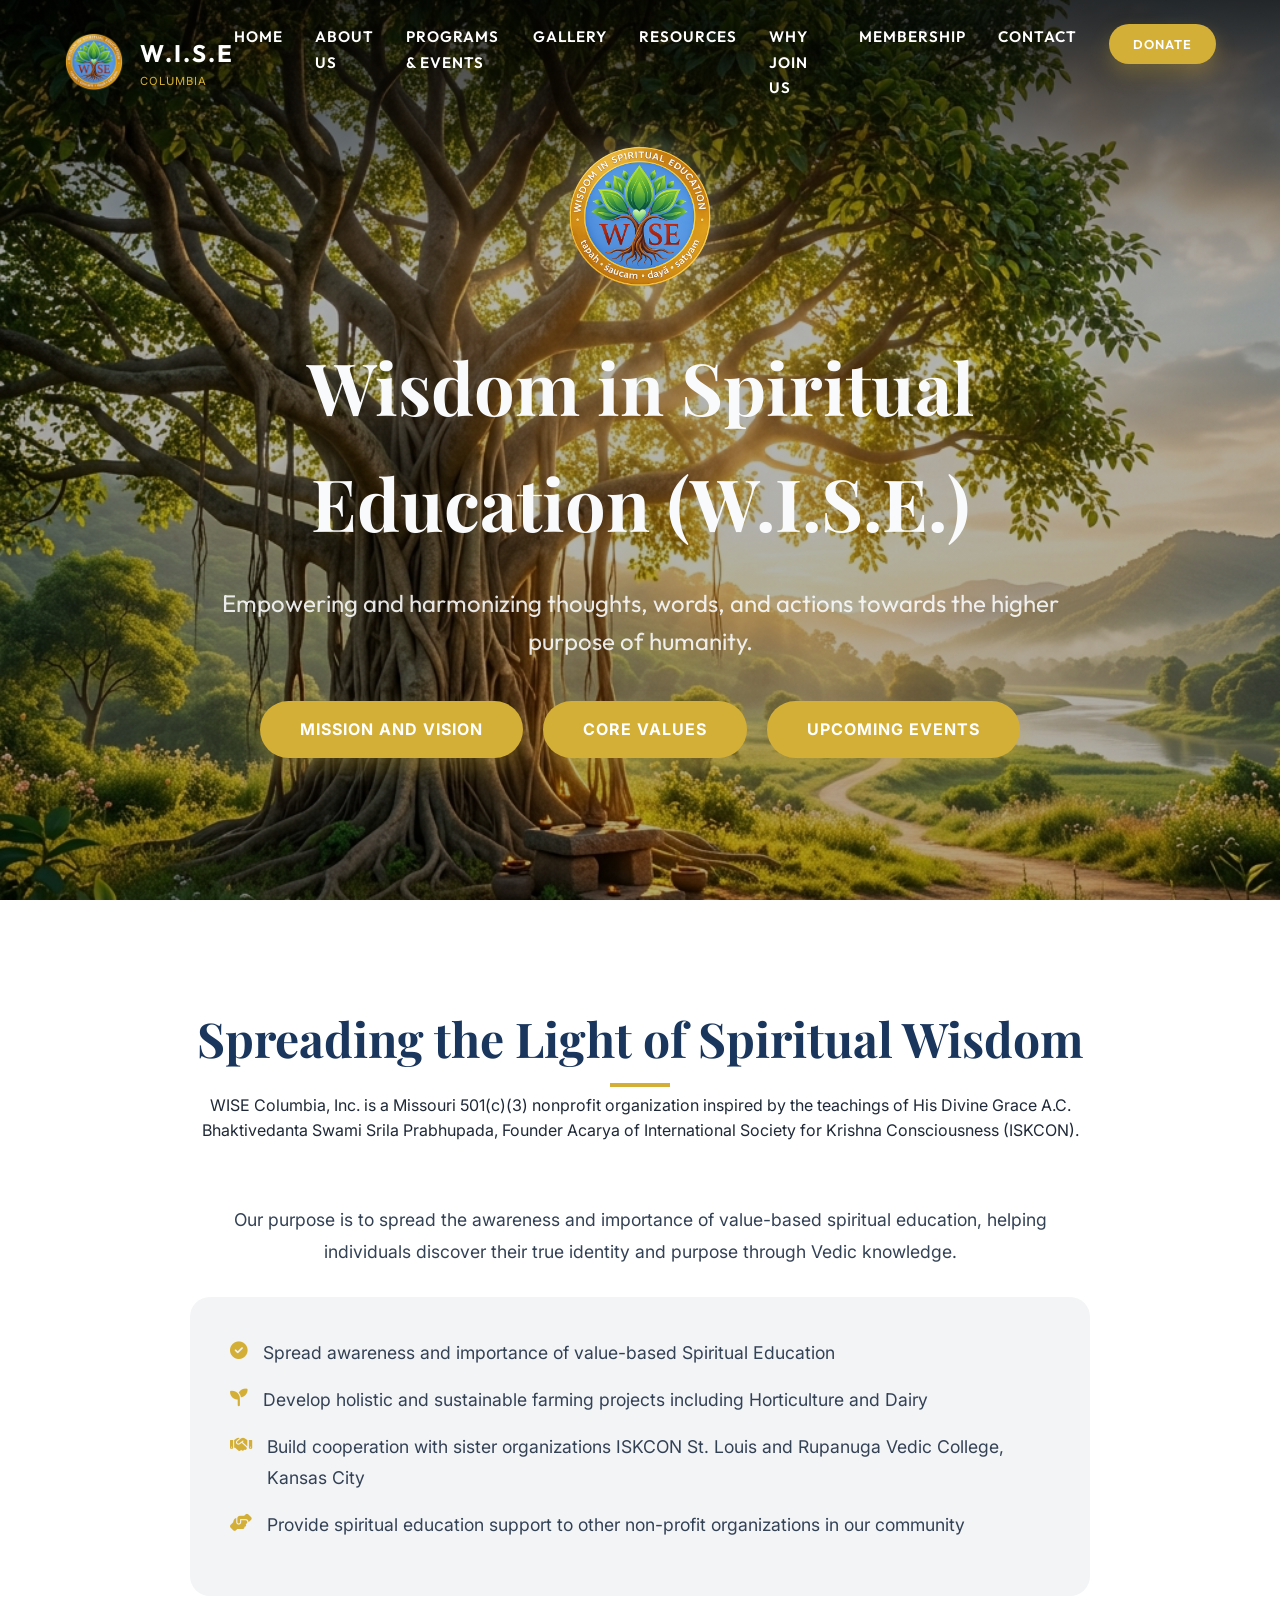
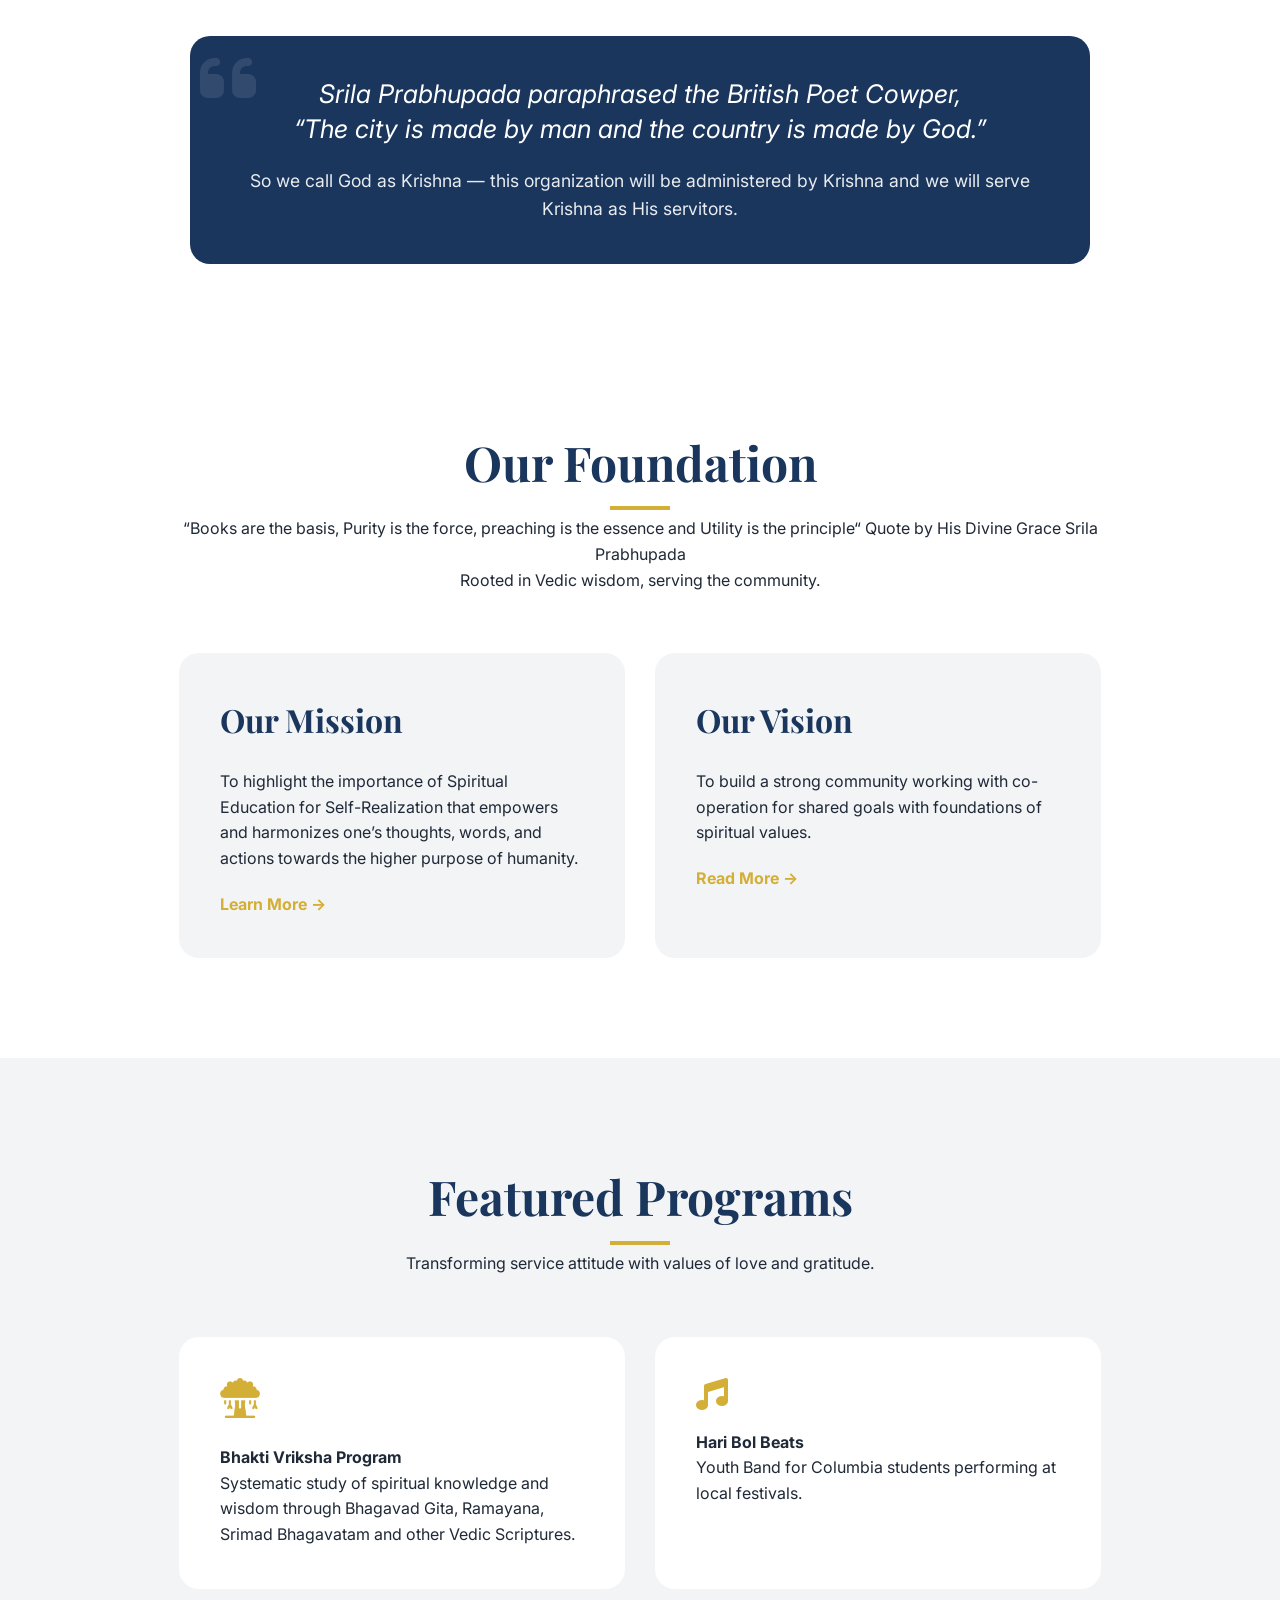
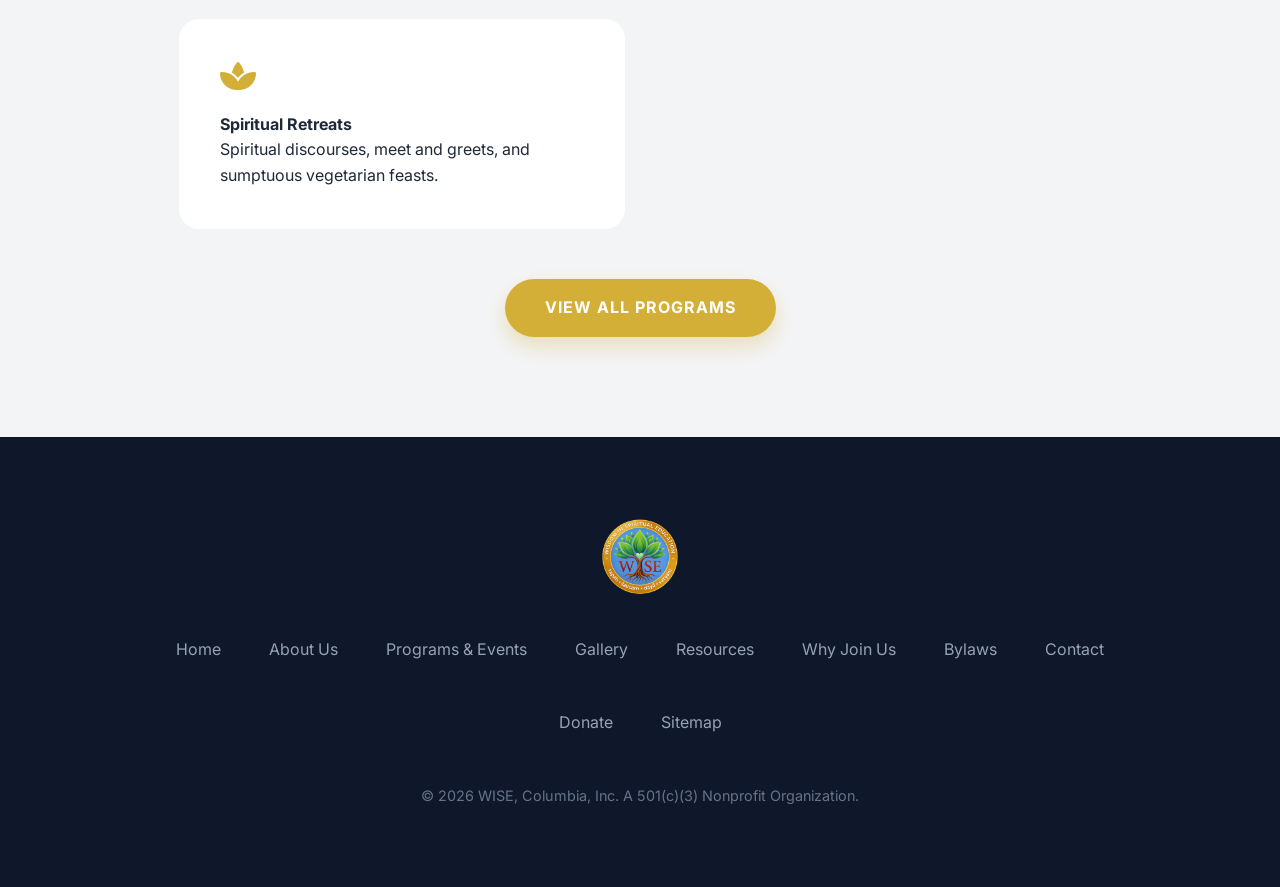
==== index.html @ dcf3e9c0 "Keep countdown in single line on mobile and center Sponsor This Event button" ====
<!DOCTYPE html>
<html lang="en">

<head>
    <!-- Google tag (gtag.js) - Google Analytics 4 -->
    <script async src="https://www.googletagmanager.com/gtag/js?id=G-Z7D8WMM2XR"></script>
    <script>
      window.dataLayer = window.dataLayer || [];
      function gtag(){dataLayer.push(arguments);}
      gtag('js', new Date());
      gtag('config', 'G-Z7D8WMM2XR');
    </script>
    <meta charset="UTF-8">
    <meta name="viewport" content="width=device-width, initial-scale=1.0">
    <title>WISE | Wisdom in Spiritual Education (W.I.S.E.)</title>
    <meta name="description"
        content="WISE Columbia - Wisdom in Spiritual Education (W.I.S.E.). Empowering thoughts, words, and actions through Vedic spiritual knowledge.">
    <link rel="stylesheet" href="assets/css/style.css">
    <link rel="icon" type="image/png" href="assets/images/logo.png">
    <link rel="stylesheet" href="https://cdnjs.cloudflare.com/ajax/libs/font-awesome/6.4.0/css/all.min.css"
        integrity="sha512-iecdLmaskl7CVkqkXNQ/ZH/XLlvWZOJyj7Yy7tcenmpD1ypASozpmT/E0iPtmFIB46ZmdtAc9eNBvH0H/ZpiBw=="
        crossorigin="anonymous" referrerpolicy="no-referrer">
</head>

<body>

    <!-- Navigation -->
    <nav id="navbar">
        <div class="logo-container">
            <a href="index.html" style="display: flex; align-items: center; text-decoration: none; gap: 1rem;">
                <img src="assets/images/logo.png" alt="WISE Logo">
                <div class="logo-text">
                    <span class="font-outfit logo-text-main">W.I.S.E</span>
                    <p class="logo-text-sub">Columbia</p>
                </div>
            </a>
        </div>
        <ul class="nav-links">
            <li><a href="index.html" class="active">Home</a></li>
            <li><a href="about-us.html">About Us</a></li>
            <li><a href="programs.html">Programs & Events</a></li>
            <li><a href="gallery.html">Gallery</a></li>
            <li><a href="resources.html">Resources</a></li>
            <li><a href="join-us.html">Why Join Us</a></li>
            <li><a href="membership.html">Membership</a></li>
            <li><a href="contact.html">Contact</a></li>
            <li><a href="donate.html" class="btn-primary" style="padding: 0.6rem 1.5rem; font-size: 0.8rem;">Donate</a>
            </li>
        </ul>
        <div class="mobile-toggle">
            <i class="fas fa-bars"></i>
        </div>
    </nav>
    <div class="mobile-overlay"></div>

    <!-- Hero Section -->
    <section class="hero">
        <div class="hero-content">
            <img src="assets/images/logo.png" alt="WISE Logo"
                style="width: 150px; margin-bottom: 30px; filter: drop-shadow(0 0 20px rgba(255,255,255,0.3));">
            <h1 class="font-heading">Wisdom in Spiritual Education (W.I.S.E.)</h1>
            <p>Empowering and harmonizing thoughts, words, and actions towards the higher purpose of humanity.</p>
            <div class="hero-btns">
                <a href="mission.html" class="btn-primary">Mission and Vision</a>
                <a href="mission.html#core-values" class="btn-primary">Core Values</a>
                <a href="programs.html#upcoming-events" class="btn-primary">Upcoming Events</a>
            </div>
        </div>
    </section>

    <!-- ===== CHARIOT FESTIVAL OF JOY — EVENT SECTION ===== -->
    <section id="cfoj-spotlight" style="background:linear-gradient(135deg,#0F172A 0%,#1A365D 60%,#0F172A 100%);position:relative;overflow:hidden;">
        <div style="position:absolute;top:-100px;right:-100px;width:400px;height:400px;background:radial-gradient(circle,rgba(212,175,55,0.12) 0%,transparent 70%);border-radius:50%;pointer-events:none;"></div>
        <div style="position:absolute;bottom:-80px;left:-80px;width:300px;height:300px;background:radial-gradient(circle,rgba(212,175,55,0.08) 0%,transparent 70%);border-radius:50%;pointer-events:none;"></div>
        <div style="display:flex;flex-wrap:wrap;position:relative;z-index:1;">
            <!-- LEFT: Festival Photo -->
            <div style="flex:1;min-width:300px;min-height:520px;position:relative;overflow:hidden;">
                <img src="assets/images/chariot_festival_of_joy.jpeg" alt="Chariot Festival of Joy 2026" style="width:100%;height:100%;object-fit:cover;object-position:top;display:block;">
                <div style="position:absolute;inset:0;background:linear-gradient(to right,rgba(15,23,42,0.1) 0%,rgba(15,23,42,0.45) 100%);"></div>
                <div style="position:absolute;top:28px;left:28px;background:var(--secondary);color:white;border-radius:16px;padding:14px 18px;text-align:center;box-shadow:0 8px 24px rgba(26,54,93,0.5);line-height:1;">
                    <div style="font-size:2.4rem;font-weight:900;">12</div>
                    <div style="font-size:0.9rem;font-weight:700;letter-spacing:1px;margin-top:4px;">SEPT</div>
                    <div style="font-size:0.75rem;opacity:0.8;margin-top:2px;">2026</div>
                </div>
            </div>
            <!-- RIGHT: All Details -->
            <div class="cfoj-content-col" style="flex:1.2;min-width:300px;padding:48px 44px;display:flex;flex-direction:column;justify-content:center;">
                <div style="margin-bottom:20px;">
                    <span id="cfoj-badge" style="display:inline-flex;align-items:center;gap:8px;background:rgba(212,175,55,0.15);border:1px solid rgba(212,175,55,0.4);color:#D4AF37;padding:7px 20px;border-radius:50px;font-size:0.82rem;font-weight:700;letter-spacing:1.5px;text-transform:uppercase;">
                        <span style="width:8px;height:8px;background:#D4AF37;border-radius:50%;animation:cfoj-pulse 1.5s infinite;"></span>
                        Upcoming Event
                    </span>
                </div>
                <h2 class="font-heading" style="color:#fff;font-size:clamp(1.8rem,3.5vw,2.8rem);margin-bottom:8px;line-height:1.2;">Chariot Festival of Joy</h2>
                <p style="color:#D4AF37;font-weight:700;font-size:0.82rem;letter-spacing:1.5px;text-transform:uppercase;margin-bottom:16px;">Columbia's Biggest Community Celebration</p>
                <p style="color:rgba(255,255,255,0.8);font-size:1rem;line-height:1.8;margin-bottom:22px;">
                    Our <strong style="color:#fff;">FIRST and BIGGEST</strong> festival of the year! World famous Lord Jagannatha will be having a welcome party &#8212; coming out to see friends and devotees as well as those passing by. This is a public community event hosted by WISE Columbia, starting with a grand parade at Stephens Lake Park.
                </p>
                <!-- Live Countdown Timer (auto-removes when reaching 0, single line on mobile) -->
                <div id="cfoj-countdown-wrap" style="margin-bottom:26px;">
                    <p style="color:rgba(255,255,255,0.5);font-size:0.72rem;letter-spacing:2px;text-transform:uppercase;margin-bottom:12px;font-weight:700;">Starts In</p>
                    <div id="cfoj-countdown">
                        <div class="cfoj-unit" id="cfoj-days"><span class="cfoj-num">--</span><span class="cfoj-label">Days</span></div>
                        <div class="cfoj-sep">:</div>
                        <div class="cfoj-unit" id="cfoj-hours"><span class="cfoj-num">--</span><span class="cfoj-label">Hours</span></div>
                        <div class="cfoj-sep">:</div>
                        <div class="cfoj-unit" id="cfoj-minutes"><span class="cfoj-num">--</span><span class="cfoj-label">Min</span></div>
                        <div class="cfoj-sep">:</div>
                        <div class="cfoj-unit" id="cfoj-seconds"><span class="cfoj-num">--</span><span class="cfoj-label">Sec</span></div>
                    </div>
                </div>

                <!-- Event Details & Resources Cards Container -->
                <div style="display:flex;flex-direction:column;gap:18px;margin-bottom:24px;">
                    <!-- Card 1: EVENT DETAILS -->
                    <div class="cfoj-info-card">
                        <div class="cfoj-card-heading">EVENT DETAILS</div>
                        <div class="cfoj-details-list">
                            <div class="cfoj-detail-item">
                                <i class="fas fa-calendar-alt cfoj-detail-icon"></i>
                                <span>Friday, September 12, 2026</span>
                            </div>
                            <div class="cfoj-detail-item">
                                <i class="fas fa-clock cfoj-detail-icon"></i>
                                <span>Open to the Public &#8212; All Are Welcome!</span>
                            </div>
                            <div class="cfoj-detail-item">
                                <i class="fas fa-map-marker-alt cfoj-detail-icon"></i>
                                <span>Columbia, Missouri</span>
                            </div>
                            <div class="cfoj-detail-item">
                                <i class="fas fa-ticket-alt cfoj-detail-icon"></i>
                                <span>Free Entry &amp; Vegetarian Feast</span>
                            </div>
                        </div>
                    </div>

                    <!-- Card 2: EVENT RESOURCES -->
                    <div class="cfoj-info-card">
                        <div class="cfoj-card-heading">EVENT RESOURCES</div>
                        <div class="cfoj-resources-list">
                            <!-- Program Schedule -->
                            <a href="assets/docs/CFOJ2026-Program-Schedule.pdf" download="CFOJ2026-Program-Schedule.pdf" class="cfoj-btn-schedule">
                                <div class="cfoj-btn-content">
                                    <i class="fas fa-file-alt cfoj-file-icon"></i>
                                    <div>
                                        <div class="cfoj-btn-title cfoj-dark-txt">Program Schedule</div>
                                        <div class="cfoj-btn-sub cfoj-dark-sub">Download PDF</div>
                                    </div>
                                </div>
                                <i class="fas fa-download cfoj-dl-icon cfoj-dark-txt"></i>
                            </a>

                            <!-- Event Map -->
                            <a href="assets/docs/CFOJ2026-Event-Map.pdf" download="CFOJ2026-Event-Map.pdf" class="cfoj-btn-map">
                                <div class="cfoj-btn-content">
                                    <i class="fas fa-map cfoj-map-icon"></i>
                                    <div>
                                        <div class="cfoj-btn-title cfoj-light-txt">Event Map</div>
                                        <div class="cfoj-btn-sub cfoj-light-sub">Download PDF</div>
                                    </div>
                                </div>
                                <i class="fas fa-download cfoj-dl-icon cfoj-map-dl"></i>
                            </a>
                        </div>
                    </div>
                </div>

                <!-- Sponsor Action Button (Centered) -->
                <div style="display:flex;justify-content:center;margin-top:10px;">
                    <a href="donate.html#chariot-sponsorship" style="display:inline-flex;align-items:center;justify-content:center;gap:10px;background:linear-gradient(135deg,#D97706,#F59E0B);color:white;padding:14px 34px;border-radius:50px;font-weight:700;font-size:0.95rem;text-decoration:none;box-shadow:0 6px 20px rgba(217,119,6,0.35);transition:transform 0.2s ease,box-shadow 0.2s ease;text-align:center;">
                        <i class="fas fa-hand-holding-heart"></i> Sponsor This Event
                    </a>
                </div>
            </div>
        </div>
    </section>

    <style>
        #cfoj-countdown {
            display: flex;
            flex-wrap: nowrap;
            align-items: center;
            gap: 10px;
            max-width: 420px;
            width: 100%;
        }
        .cfoj-unit {
            flex: 1 1 0;
            min-width: 0;
            display: flex;
            flex-direction: column;
            align-items: center;
            background: rgba(255, 255, 255, 0.08);
            border: 1px solid rgba(212, 175, 55, 0.3);
            border-radius: 12px;
            padding: 12px 6px;
            box-sizing: border-box;
        }
        .cfoj-num {
            font-size: clamp(1.2rem, 4.5vw, 2.2rem);
            font-weight: 800;
            color: #D4AF37;
            line-height: 1;
            font-variant-numeric: tabular-nums;
        }
        .cfoj-label {
            font-size: clamp(0.55rem, 1.8vw, 0.65rem);
            letter-spacing: 1.5px;
            text-transform: uppercase;
            color: rgba(255, 255, 255, 0.5);
            margin-top: 5px;
        }
        .cfoj-sep {
            font-size: 1.6rem;
            font-weight: 800;
            color: rgba(212, 175, 55, 0.45);
            align-self: center;
            margin-top: -6px;
            flex-shrink: 0;
        }

        /* Styled Cards matching user reference */
        .cfoj-info-card {
            background: rgba(18, 32, 58, 0.75);
            border: 1px solid rgba(255, 255, 255, 0.08);
            border-radius: 20px;
            padding: 24px 26px;
            box-shadow: 0 10px 30px rgba(0, 0, 0, 0.25);
            backdrop-filter: blur(8px);
        }
        .cfoj-card-heading {
            color: #E5A93C;
            font-size: 0.8rem;
            font-weight: 800;
            letter-spacing: 2px;
            text-transform: uppercase;
            margin-bottom: 20px;
        }
        .cfoj-details-list {
            display: flex;
            flex-direction: column;
            gap: 16px;
        }
        .cfoj-detail-item {
            display: flex;
            align-items: center;
            gap: 14px;
            color: #FFFFFF;
            font-size: 0.96rem;
            font-weight: 500;
        }
        .cfoj-detail-icon {
            color: #E5A93C;
            font-size: 1.15rem;
            width: 22px;
            text-align: center;
            flex-shrink: 0;
        }

        /* Resources List */
        .cfoj-resources-list {
            display: flex;
            flex-direction: column;
            gap: 12px;
        }
        .cfoj-btn-schedule {
            display: flex;
            align-items: center;
            justify-content: space-between;
            gap: 14px;
            background: #D4A32A;
            color: #0F172A;
            padding: 15px 20px;
            border-radius: 14px;
            text-decoration: none;
            transition: transform 0.2s ease, box-shadow 0.2s ease, filter 0.2s ease;
            box-shadow: 0 4px 14px rgba(212, 163, 42, 0.3);
        }
        .cfoj-btn-schedule:hover {
            transform: translateY(-2px);
            filter: brightness(1.05);
            box-shadow: 0 6px 20px rgba(212, 163, 42, 0.45);
        }
        .cfoj-btn-map {
            display: flex;
            align-items: center;
            justify-content: space-between;
            gap: 14px;
            background: rgba(255, 255, 255, 0.08);
            border: 1px solid rgba(255, 255, 255, 0.16);
            color: #FFFFFF;
            padding: 15px 20px;
            border-radius: 14px;
            text-decoration: none;
            transition: transform 0.2s ease, background 0.2s ease, border-color 0.2s ease;
        }
        .cfoj-btn-map:hover {
            transform: translateY(-2px);
            background: rgba(255, 255, 255, 0.14);
            border-color: rgba(229, 169, 60, 0.5);
        }
        .cfoj-btn-content {
            display: flex;
            align-items: center;
            gap: 16px;
        }
        .cfoj-file-icon {
            font-size: 1.5rem;
            color: #0F172A;
        }
        .cfoj-map-icon {
            font-size: 1.4rem;
            color: #E5A93C;
        }
        .cfoj-btn-title {
            font-size: 1rem;
            font-weight: 800;
            line-height: 1.2;
        }
        .cfoj-btn-sub {
            font-size: 0.78rem;
            margin-top: 2px;
        }
        .cfoj-dark-txt { color: #0F172A; }
        .cfoj-dark-sub { color: rgba(15, 23, 42, 0.75); font-weight: 600; }
        .cfoj-light-txt { color: #FFFFFF; }
        .cfoj-light-sub { color: rgba(255, 255, 255, 0.6); font-weight: 500; }
        .cfoj-dl-icon { font-size: 1.15rem; }
        .cfoj-map-dl { color: rgba(255, 255, 255, 0.7); }

        @keyframes cfoj-pulse{0%,100%{opacity:1;transform:scale(1)}50%{opacity:0.4;transform:scale(0.7)}}
        @media (max-width: 600px) {
            .cfoj-content-col {
                padding: 32px 18px !important;
            }
            #cfoj-countdown {
                gap: 6px;
            }
            .cfoj-unit {
                padding: 10px 4px;
                border-radius: 10px;
            }
            .cfoj-sep {
                display: none;
            }
        }
    </style>
    <script>
        (function(){
            var target = new Date("2026-09-12T00:00:00");
            var badge = document.getElementById("cfoj-badge");
            var section = document.getElementById("cfoj-spotlight");

            function pad(n){ return String(n).padStart(2, "0"); }

            function tick(){
                var now = new Date();
                var diff = target - now;

                // After event day has passed (24h past target), remove entire spotlight section
                if (diff <= -86400000) {
                    if (section) section.remove();
                    return;
                }

                // When time counter reaches 0, remove the time counter itself
                if (diff <= 0) {
                    var countdownWrap = document.getElementById("cfoj-countdown-wrap");
                    if (countdownWrap && countdownWrap.parentNode) {
                        countdownWrap.remove();
                    }
                    if (badge) {
                        badge.innerHTML = '<span style="width:8px;height:8px;background:#22c55e;border-radius:50%;animation:cfoj-pulse 1s infinite;"></span> Happening Today!';
                    }
                    return;
                }

                // Update countdown digits
                var daysEl = document.getElementById("cfoj-days");
                var hoursEl = document.getElementById("cfoj-hours");
                var minEl = document.getElementById("cfoj-minutes");
                var secEl = document.getElementById("cfoj-seconds");

                if (daysEl && hoursEl && minEl && secEl) {
                    daysEl.querySelector(".cfoj-num").textContent = pad(Math.floor(diff / 86400000));
                    hoursEl.querySelector(".cfoj-num").textContent = pad(Math.floor((diff % 86400000) / 3600000));
                    minEl.querySelector(".cfoj-num").textContent = pad(Math.floor((diff % 3600000) / 60000));
                    secEl.querySelector(".cfoj-num").textContent = pad(Math.floor((diff % 60000) / 1000));
                }
            }

            tick();
            setInterval(tick, 1000);
        })();
    </script>

    <!-- Introduction Section -->
    <section id="introduction" style="padding-bottom: 0;">
        <div class="container">
            <div class="section-title reveal">
                <h2 class="font-heading">Spreading the Light of Spiritual Wisdom</h2>
                <p>WISE Columbia, Inc. is a Missouri 501(c)(3) nonprofit organization inspired by the teachings of His
                    Divine Grace A.C. Bhaktivedanta Swami Srila Prabhupada, Founder Acarya of International Society for
                    Krishna
                    Consciousness (ISKCON).</p>
            </div>

            <div class="reveal"
                style="max-width: 900px; margin: 0 auto; line-height: 1.8; font-size: 1.1rem; color: #334155;">
                <p style="margin-bottom: 30px; text-align: center;">Our purpose is to spread the awareness and
                    importance of value-based spiritual education,
                    helping individuals discover their true identity and purpose through Vedic knowledge.</p>

                <div style="background: var(--bg-muted); padding: 40px; border-radius: 20px; margin-bottom: 40px;">
                    <ul style="list-style: none;">
                        <li style="margin-bottom: 15px; display: flex; gap: 15px;">
                            <i class="fas fa-check-circle" style="color: var(--primary); margin-top: 5px;"></i>
                            <span>Spread awareness and importance of value-based Spiritual Education</span>
                        </li>
                        <li style="margin-bottom: 15px; display: flex; gap: 15px;">
                            <i class="fas fa-seedling" style="color: var(--primary); margin-top: 5px;"></i>
                            <span>Develop holistic and sustainable farming projects including Horticulture and
                                Dairy</span>
                        </li>
                        <li style="margin-bottom: 15px; display: flex; gap: 15px;">
                            <i class="fas fa-handshake" style="color: var(--primary); margin-top: 5px;"></i>
                            <span>Build cooperation with sister organizations ISKCON St. Louis and Rupanuga Vedic
                                College, Kansas City</span>
                        </li>
                        <li style="margin-bottom: 15px; display: flex; gap: 15px;">
                            <i class="fas fa-hands-helping" style="color: var(--primary); margin-top: 5px;"></i>
                            <span>Provide spiritual education support to other non-profit organizations in our
                                community</span>
                        </li>
                    </ul>
                </div>

                <div
                    style="background: var(--secondary); color: white; padding: 40px; border-radius: 20px; position: relative; overflow: hidden; margin-bottom: 60px;">
                    <i class="fas fa-quote-left"
                        style="position: absolute; top: 10px; left: 10px; font-size: 4rem; opacity: 0.1;"></i>
                    <div style="position: relative; z-index: 1; text-align: center;">
                        <p style="font-style: italic; font-size: 1.6rem; margin-bottom: 20px; line-height: 1.4;">
                            Srila Prabhupada paraphrased the British Poet Cowper,<br>
                            “The city is made by man and the country is made by God.”
                        </p>
                        <p style="font-size: 1.1rem; opacity: 0.9; line-height: 1.6;">
                            So we call God as Krishna — this organization will be administered by Krishna and we will
                            serve Krishna as His servitors.
                        </p>
                    </div>
                </div>
            </div>
        </div>
    </section>

    <!-- Brief About -->
    <section id="about">
        <div class="container">
            <div class="section-title reveal">
                <h2>Our Foundation</h2>
                <p>“Books are the basis, Purity is the force, preaching is the essence and Utility is the principle“
                    Quote by His Divine Grace Srila Prabhupada </p>
                <p>Rooted in Vedic wisdom, serving the community.</p>
            </div>
            <div class="vision-grid">
                <div class="card reveal">
                    <h3>Our Mission</h3>
                    <p>To highlight the importance of Spiritual Education for Self-Realization that empowers and
                        harmonizes one’s thoughts, words, and actions towards the higher purpose of humanity.</p>
                    <a href="mission.html"
                        style="display: inline-block; margin-top: 20px; color: var(--primary); font-weight: 700; text-decoration: none;">Learn
                        More →</a>
                </div>
                <div class="card reveal">
                    <h3>Our Vision</h3>
                    <p>To build a strong community working with co-operation for shared goals with foundations of
                        spiritual values.</p>
                    <a href="mission.html"
                        style="display: inline-block; margin-top: 20px; color: var(--primary); font-weight: 700; text-decoration: none;">Read
                        More →</a>
                </div>
            </div>
        </div>
    </section>

    <!-- Featured Programs -->
    <section id="featured-programs" style="background: var(--bg-muted);">
        <div class="container">
            <div class="section-title reveal">
                <h2>Featured Programs</h2>
                <p>Transforming service attitude with values of love and gratitude.</p>
            </div>
            <div class="vision-grid">
                <div class="card reveal" style="background: white;">
                    <img src="assets/images/banyan-tree.png" alt="Bhakti Vriksha Banyan Tree"
                        style="height: 2.5rem; width: auto; margin-bottom: 20px;">
                    <h4>Bhakti Vriksha Program</h4>
                    <p>Systematic study of spiritual knowledge and wisdom through Bhagavad Gita, Ramayana, Srimad
                        Bhagavatam and other Vedic Scriptures.</p>
                </div>
                <div class="card reveal" style="background: white;">
                    <i class="fas fa-music" style="font-size: 2rem; color: var(--primary); margin-bottom: 20px;"></i>
                    <h4>Hari Bol Beats</h4>
                    <p>Youth Band for Columbia students performing at local festivals.</p>
                </div>
                <div class="card reveal" style="background: white;">
                    <i class="fas fa-spa" style="font-size: 2rem; color: var(--primary); margin-bottom: 20px;"></i>
                    <h4>Spiritual Retreats</h4>
                    <p>Spiritual discourses, meet and greets, and sumptuous vegetarian feasts.</p>
                </div>
            </div>
            <div style="text-align: center; margin-top: 50px;">
                <a href="programs.html" class="btn-primary">View All Programs</a>
            </div>
        </div>
    </section>


    <!-- Footer -->
    <footer>
        <div class="footer-logo">
            <img src="assets/images/logo.png" alt="WISE Logo">
        </div>
        <div class="footer-links">
            <a href="index.html">Home</a>
            <a href="about-us.html">About Us</a>
            <a href="programs.html">Programs & Events</a>
            <a href="gallery.html">Gallery</a>
            <a href="resources.html">Resources</a>
            <a href="join-us.html">Why Join Us</a>
            <a href="bylaws.html">Bylaws</a>
            <a href="contact.html">Contact</a>
            <a href="donate.html">Donate</a>
            <a href="sitemap.xml">Sitemap</a>
        </div>
        <p style="color: #64748B; font-size: 0.9rem; margin-top: 2rem;">&copy; 2026 WISE, Columbia, Inc. A 501(c)(3)
            Nonprofit Organization.</p>
    </footer>

    <script src="assets/js/script.js"></script>
</body>

</html>
---- assets/css/style.css ----
@import url('https://fonts.googleapis.com/css2?family=Inter:wght@300;400;600&family=Playfair+Display:wght@400;700&family=Outfit:wght@300;400;600;700&display=swap');

:root {
    --primary: #D4AF37;
    /* Gold */
    --primary-dark: #B8962E;
    --secondary: #1A365D;
    /* Deep Blue */
    --accent: #2D5A27;
    /* Forest Green */
    --text-dark: #1F2937;
    --text-light: #F9FAFB;
    --bg-light: #FFFFFF;
    --bg-muted: #F3F4F6;
    --glass: rgba(255, 255, 255, 0.8);
    --transition: all 0.4s cubic-bezier(0.16, 1, 0.3, 1);
}

* {
    margin: 0;
    padding: 0;
    box-sizing: border-box;
}

html {
    scroll-behavior: smooth;
    scroll-padding-top: 100px;
}

body {
    font-family: 'Inter', sans-serif;
    color: var(--text-dark);
    line-height: 1.6;
    overflow-x: hidden;
}

h1,
h2,
h3,
.font-heading {
    font-family: 'Playfair Display', serif;
}

.font-outfit {
    font-family: 'Outfit', sans-serif;
}

/* Navbar */
nav {
    position: fixed;
    top: 0;
    width: 100%;
    padding: 1.5rem 5%;
    display: flex;
    justify-content: space-between;
    align-items: center;
    z-index: 1000;
    transition: var(--transition);
}

nav.scrolled {
    background: var(--glass);
    backdrop-filter: blur(10px);
    padding: 1rem 5%;
    box-shadow: 0 4px 30px rgba(0, 0, 0, 0.1);
}

.logo-container {
    display: flex;
    align-items: center;
    gap: 1rem;
}

.logo-container img {
    height: 60px;
    transition: var(--transition);
}

nav.scrolled .logo-container img {
    height: 50px;
}

.nav-links {
    display: flex;
    gap: 2rem;
    list-style: none;
}

.nav-links a {
    text-decoration: none;
    color: white;
    font-weight: 600;
    font-family: 'Outfit', sans-serif;
    font-size: 0.95rem;
    text-transform: uppercase;
    letter-spacing: 1px;
    transition: var(--transition);
    position: relative;
}

nav.scrolled .nav-links a {
    color: var(--secondary);
}

.logo-text-main {
    font-weight: 700;
    font-size: 1.5rem;
    color: white;
    letter-spacing: 2px;
    transition: var(--transition);
}

nav.scrolled .logo-text-main {
    color: var(--secondary);
}

.logo-text-sub {
    font-size: 0.7rem;
    color: var(--primary);
    text-transform: uppercase;
    letter-spacing: 1px;
}

.nav-links a::after {
    content: '';
    position: absolute;
    bottom: -5px;
    left: 0;
    width: 0;
    height: 2px;
    background: var(--primary);
    transition: var(--transition);
}

.nav-links a:hover::after {
    width: 100%;
}

.mobile-toggle {
    display: none;
    cursor: pointer;
    font-size: 1.5rem;
    color: var(--secondary);
}

/* Hero Section */
.hero {
    height: 100vh;
    background: linear-gradient(to bottom, rgba(0, 0, 0, 0.8) 0%, rgba(0, 0, 0, 0.3) 30%, rgba(0, 0, 0, 0.3) 100%), url('../images/hero.png');
    background-size: cover;
    background-position: center;
    display: flex;
    align-items: center;
    justify-content: center;
    text-align: center;
    color: var(--text-light);
    padding: 0 5%;
}

.hero-content {
    max-width: 900px;
}

.hero h1 {
    font-size: 4.5rem;
    margin-bottom: 1.5rem;
    animation: fadeInUp 1s ease-out;
}

.hero p {
    font-size: 1.5rem;
    font-family: 'Outfit', sans-serif;
    margin-bottom: 2.5rem;
    opacity: 0.9;
    animation: fadeInUp 1s ease-out 0.2s backwards;
}

.btn-primary {
    padding: 1rem 2.5rem;
    background: var(--primary);
    color: white;
    text-decoration: none;
    border-radius: 50px;
    font-weight: 700;
    text-transform: uppercase;
    letter-spacing: 1px;
    transition: var(--transition);
    display: inline-block;
    box-shadow: 0 10px 20px rgba(212, 175, 55, 0.3);
}

.btn-primary:hover {
    transform: translateY(-5px);
    box-shadow: 0 15px 30px rgba(212, 175, 55, 0.4);
    background: var(--primary-dark);
}

/* Sections */
section {
    padding: 100px 10%;
}

.section-title {
    text-align: center;
    margin-bottom: 60px;
}

.section-title h2 {
    font-size: 3rem;
    color: var(--secondary);
    margin-bottom: 1rem;
    position: relative;
    display: inline-block;
}

.section-title h2::after {
    content: '';
    position: absolute;
    bottom: -10px;
    left: 50%;
    transform: translateX(-50%);
    width: 60px;
    height: 4px;
    background: var(--primary);
}

/* Vision Grid */
.vision-grid {
    display: grid;
    grid-template-columns: repeat(auto-fit, minmax(300px, 1fr));
    gap: 30px;
}

.card {
    background: var(--bg-muted);
    padding: 40px;
    border-radius: 20px;
    transition: var(--transition);
    border: 1px solid transparent;
}

.card:hover {
    background: white;
    transform: translateY(-10px);
    box-shadow: 0 20px 40px rgba(0, 0, 0, 0.05);
    border: 1px solid var(--primary);
}

.card h3 {
    font-size: 2rem;
    color: var(--secondary);
    margin-bottom: 1.5rem;
}

/* Pillars */
.pillars {
    background: var(--secondary);
    color: white;
    text-align: center;
}

.pillars-grid {
    display: grid;
    grid-template-columns: repeat(auto-fit, minmax(200px, 1fr));
    gap: 40px;
    margin-top: 50px;
}

.pillar-item i {
    font-size: 3rem;
    color: var(--primary);
    margin-bottom: 1rem;
}

.pillar-item h4 {
    font-size: 1.5rem;
    margin-bottom: 0.5rem;
}

.container {
    width: 100%;
    max-width: 1200px;
    margin: 0 auto;
    padding: 0 5%;
}

.page-header {
    background: linear-gradient(rgba(0, 0, 0, 0.6), rgba(0, 0, 0, 0.6)), url('../images/hero.png');
    background-size: cover;
    background-position: center;
    padding: 180px 10% 100px;
    text-align: center;
    color: white;
}

.page-header h1 {
    font-size: 4rem;
    margin-bottom: 1rem;
}

.page-header p {
    font-size: 1.2rem;
    opacity: 0.9;
    font-family: 'Outfit', sans-serif;
}

/* Programs */
.program-list {
    display: flex;
    flex-direction: column;
    gap: 50px;
}

.program-item {
    display: flex;
    align-items: center;
    gap: 50px;
}

.program-item:nth-child(even) {
    flex-direction: row-reverse;
}

.program-image {
    flex: 1;
    height: 400px;
    background-size: cover;
    background-position: center;
    border-radius: 20px;
}

.program-content {
    flex: 1;
}

/* Board of Directors */
.board-grid {
    display: grid;
    grid-template-columns: repeat(auto-fit, minmax(280px, 1fr));
    gap: 30px;
    margin-top: 40px;
}

.board-card {
    background: white;
    padding: 30px;
    border-radius: 20px;
    display: flex;
    align-items: center;
    gap: 20px;
    transition: var(--transition);
    border: 1px solid rgba(0, 0, 0, 0.05);
}

.board-card:hover {
    transform: translateY(-10px);
    box-shadow: 0 20px 40px rgba(0, 0, 0, 0.1);
    border-color: var(--primary);
}

.member-avatar {
    width: 70px;
    height: 70px;
    background: var(--secondary);
    color: var(--primary);
    border-radius: 50%;
    display: flex;
    align-items: center;
    justify-content: center;
    font-size: 2rem;
    font-weight: 700;
    font-family: 'Outfit', sans-serif;
    flex-shrink: 0;
}

.member-info h3 {
    font-size: 1.3rem;
    color: var(--secondary);
    margin-bottom: 0.2rem;
    font-family: 'Outfit', sans-serif;
}

.member-info p {
    font-size: 0.9rem;
    color: #64748B;
    margin-bottom: 0.8rem;
}

.view-bio {
    color: var(--primary);
    text-decoration: none;
    font-size: 0.85rem;
    font-weight: 600;
    text-transform: uppercase;
    letter-spacing: 1px;
    display: flex;
    align-items: center;
    gap: 8px;
    transition: var(--transition);
}

.view-bio i {
    font-size: 0.7rem;
    transition: var(--transition);
}

.board-card:hover .view-bio i {
    transform: translateX(5px);
}

/* Footer */
footer {
    background: #0F172A;
    color: white;
    padding: 80px 10%;
    text-align: center;
}

.footer-logo img {
    height: 80px;
    margin-bottom: 2rem;
}

.footer-links {
    display: flex;
    justify-content: center;
    gap: 3rem;
    margin-bottom: 3rem;
    flex-wrap: wrap;
}

.footer-links a {
    color: #94A3B8;
    text-decoration: none;
    transition: var(--transition);
}

.footer-links a:hover {
    color: var(--primary);
}

/* Animations */
@keyframes fadeInUp {
    from {
        opacity: 0;
        transform: translateY(30px);
    }

    to {
        opacity: 1;
        transform: translateY(0);
    }
}

.reveal {
    opacity: 0;
    transform: translateY(30px);
    transition: 1s all ease;
}

.reveal.active {
    opacity: 1;
    transform: translateY(0);
}

/* ============================================
   MOBILE NAVIGATION SYSTEM
   ============================================ */

/* Overlay behind mobile menu */
.mobile-overlay {
    display: none;
    position: fixed;
    top: 0;
    left: 0;
    width: 100%;
    height: 100%;
    background: rgba(0, 0, 0, 0.5);
    z-index: 999;
    opacity: 0;
    transition: opacity 0.3s ease;
}

.mobile-overlay.active {
    display: block;
    opacity: 1;
}

/* Mobile nav-links (slide-in from right) */
@media (max-width: 1024px) {
    .nav-links {
        display: flex !important;
        flex-direction: column;
        position: fixed;
        top: 0;
        right: -100%;
        width: 300px;
        max-width: 85vw;
        height: 100vh;
        background: white;
        padding: 100px 30px 40px;
        gap: 0;
        box-shadow: -5px 0 30px rgba(0, 0, 0, 0.15);
        z-index: 1001;
        transition: right 0.4s cubic-bezier(0.16, 1, 0.3, 1);
        overflow-y: auto;
    }

    .nav-links.open {
        right: 0;
    }

    .nav-links li {
        border-bottom: 1px solid var(--bg-muted);
    }

    .nav-links li:last-child {
        border-bottom: none;
        margin-top: 15px;
    }

    .nav-links a {
        color: var(--secondary) !important;
        display: block;
        padding: 15px 0;
        font-size: 1rem;
    }

    .nav-links a.btn-primary {
        color: white !important;
        text-align: center;
        padding: 12px 20px !important;
        margin-top: 10px;
    }

    .mobile-toggle {
        display: block;
        z-index: 1002;
        font-size: 1.5rem;
        cursor: pointer;
        color: var(--secondary);
        transition: var(--transition);
    }

    nav:not(.scrolled) .mobile-toggle {
        color: white;
    }

    /* Hamburger → X animation */
    .mobile-toggle.active .fa-bars::before {
        content: '\f00d';
        /* Font Awesome X icon */
    }
}

/* Body scroll lock when menu is open */
body.menu-open {
    overflow: hidden;
}

/* ============================================
   UTILITY CLASSES FOR INLINE-STYLED LAYOUTS
   ============================================ */

/* Two-column grids used on membership & contact pages */
.two-col-grid {
    display: grid;
    grid-template-columns: 1fr 1fr;
    gap: 50px;
}

/* Board/Executive member card layout */
.member-card-layout {
    display: flex;
    gap: 40px;
    align-items: flex-start;
    flex-wrap: wrap;
    padding: 40px;
}

/* Event card layout */
.event-card-layout {
    display: flex;
    overflow: hidden;
    align-items: stretch;
    flex-wrap: wrap;
}

div.event-card-layout > div.event-image-container {
    flex: 0 0 300px;
    display: flex;
    justify-content: center;
    align-items: center;
    overflow: hidden;
    padding: 0 !important;
}

div.event-card-layout .event-image {
    width: 100%;
    height: 100%;
    object-fit: contain;
    display: block;
}

/* Scripture cards grid */
.scripture-grid {
    display: grid;
    grid-template-columns: repeat(auto-fit, minmax(400px, 1fr));
    gap: 30px;
    text-align: left;
}

/* Hero buttons wrapper */
.hero-btns {
    display: flex;
    align-items: center;
    justify-content: center;
    gap: 20px;
    flex-wrap: wrap;
}

/* ============================================
   RESPONSIVE BREAKPOINTS
   ============================================ */

/* --- TABLET: 1024px --- */
@media (max-width: 1024px) {
    .hero h1 {
        font-size: 3.5rem;
    }

    section {
        padding: 80px 7%;
    }

    .page-header {
        padding: 150px 7% 80px !important;
    }

    .page-header h1,
    .page-header h1[style] {
        font-size: 3rem !important;
    }

    .section-title h2 {
        font-size: 2.5rem;
    }

    .board-grid {
        grid-template-columns: repeat(auto-fit, minmax(250px, 1fr));
    }
}

/* --- MOBILE: 768px --- */
@media (max-width: 768px) {

    /* --- Hero --- */
    .hero {
        height: auto;
        min-height: 100vh;
        padding: 120px 5% 60px;
    }

    .hero h1 {
        font-size: 2.2rem;
        margin-bottom: 1rem;
    }

    .hero p {
        font-size: 1.05rem;
        margin-bottom: 2rem;
    }

    .hero-btns {
        flex-direction: column;
        gap: 15px;
    }

    .hero-btns .btn-primary {
        margin-left: 0 !important;
        width: 100%;
        text-align: center;
        max-width: 300px;
    }

    /* --- Sections --- */
    section {
        padding: 60px 5%;
    }

    .section-title {
        margin-bottom: 40px;
    }

    .section-title h2 {
        font-size: 2rem;
    }

    /* --- Grids --- */
    .two-col-grid {
        grid-template-columns: 1fr !important;
        gap: 30px !important;
    }

    .two-col-grid > div {
        width: 100% !important;
    }

    /* --- Page Headers --- */
    .page-header {
        padding: 120px 5% 60px !important;
    }

    .page-header h1,
    .page-header h1[style] {
        font-size: 2.2rem !important;
    }

    .page-header p {
        font-size: 1rem;
    }

    /* --- Cards --- */
    .card {
        padding: 25px;
    }

    .card h3 {
        font-size: 1.5rem;
    }

    /* --- Vision Grid --- */
    .vision-grid {
        grid-template-columns: 1fr;
        gap: 20px;
    }

    /* --- Programs --- */
    .program-item,
    .program-item:nth-child(even) {
        flex-direction: column;
        gap: 25px;
    }

    .program-image {
        flex: none;
        width: 100%;
        height: 250px;
    }

    .program-content h2,
    .program-content h2[style] {
        font-size: 1.8rem !important;
        margin-bottom: 15px !important;
    }

    /* --- Board / Member Cards --- */
    .member-card-layout {
        flex-direction: column !important;
        align-items: center !important;
        gap: 20px !important;
        padding: 25px 15px !important;
        text-align: center;
        width: 100% !important;
        overflow: hidden;
    }

    .member-card-layout .member-avatar {
        width: 120px !important;
        height: 140px !important;
        font-size: 3rem !important;
        margin: 0 auto;
    }

    .member-card-layout>div:last-child {
        min-width: unset !important;
        width: 100%;
    }

    .member-card-layout h3,
    .member-card-layout h3[style] {
        font-size: 1.6rem !important;
    }

    .member-card-layout .member-avatar img {
        width: 100%;
        height: 100%;
        object-fit: cover;
    }

    /* --- Board Grid (compact) --- */
    .board-grid {
        grid-template-columns: 1fr;
    }

    .board-card {
        flex-direction: column;
        text-align: center;
        padding: 25px;
    }

    /* --- Event Cards --- */
    .event-card-layout {
        flex-direction: column !important;
        border-radius: 20px;
        overflow: hidden;
    }

    .event-card-layout>div:first-child {
        min-width: unset !important;
        padding: 25px !important;
        flex-direction: row !important;
        gap: 10px;
    }

    .event-card-layout>div:not(:first-child) {
        min-width: unset !important;
        padding: 25px !important;
    }

    div.event-card-layout > div.event-image-container {
        flex: none !important;
        width: 100% !important;
        height: auto !important;
        aspect-ratio: auto !important;
        padding: 0 !important;
        max-height: 600px;
        justify-content: center;
    }

    div.event-card-layout .event-image {
        width: 100% !important;
        height: auto !important;
        max-height: 600px;
        object-fit: contain;
    }

    .event-card-layout h3,
    .event-card-layout h3[style] {
        font-size: 1.6rem !important;
    }

    /* --- Past Events Section --- */
    #past-events .reveal>div {
        padding: 25px !important;
    }

    #past-events h3[style] {
        font-size: 1.6rem !important;
    }

    /* --- Scripture Cards --- */
    .scripture-grid {
        grid-template-columns: 1fr !important;
    }
}

/* --- SMALL PHONES: 480px --- */
@media (max-width: 480px) {

    /* --- Hero --- */
    .hero {
        padding: 100px 4% 50px;
    }

    .hero h1 {
        font-size: 1.8rem;
        line-height: 1.3;
    }

    .hero p {
        font-size: 0.95rem;
    }

    /* --- Sections --- */
    section {
        padding: 50px 4%;
    }

    .section-title h2 {
        font-size: 1.6rem;
    }

    /* --- Page Headers --- */
    .page-header {
        padding: 100px 4% 50px !important;
    }

    .page-header h1,
    .page-header h1[style] {
        font-size: 1.8rem !important;
    }

    .page-header p {
        font-size: 0.9rem;
    }

    /* --- Cards --- */
    .card {
        padding: 20px;
    }

    .card h3 {
        font-size: 1.3rem;
        margin-bottom: 1rem;
    }

    /* --- Programs --- */
    .program-image {
        height: 250px;
    }

    .program-content h2,
    .program-content h2[style] {
        font-size: 1.5rem !important;
    }

    /* --- Board Members --- */
    .member-card-layout {
        padding: 20px !important;
    }

    .member-card-layout .member-avatar {
        width: 140px !important;
        height: 160px !important;
        margin-bottom: 10px;
    }

    .member-card-layout {
        padding: 20px 15px !important;
    }

    .member-card-layout h3 {
        font-size: 1.5rem !important;
    }

    .member-card-layout p {
        font-size: 0.95rem !important;
    }

    .member-card-layout h3,
    .member-card-layout h3[style] {
        font-size: 1.4rem !important;
    }

    /* --- Events --- */
    .event-card-layout>div:first-child {
        padding: 20px !important;
    }

    .event-card-layout>div:first-child span:first-child {
        font-size: 2rem !important;
    }

    .event-card-layout>div:not(:first-child) {
        padding: 20px !important;
    }

    .event-card-layout h3,
    .event-card-layout h3[style] {
        font-size: 1.3rem !important;
    }

    /* --- Past Events --- */
    #past-events .reveal>div {
        padding: 20px !important;
    }

    #past-events h3[style] {
        font-size: 1.3rem !important;
    }

    /* --- Four Pillars --- */
    .pillars-grid {
        grid-template-columns: 1fr !important;
    }

    /* --- Bylaws --- */
    .bylaws-content {
        padding: 20px !important;
    }

    .bylaws-content h2 {
        font-size: 1.3rem;
    }

    .bylaws-content h1 {
        font-size: 1.6rem !important;
    }

    .bylaws-content .article-title {
        font-size: 0.9rem;
    }

    /* --- Footer --- */
    footer {
        padding: 40px 4%;
    }

    .footer-logo img {
        height: 50px;
    }

    .footer-links {
        flex-direction: column;
        gap: 1rem;
        align-items: center;
    }

    /* --- About Page Headings --- */
    #mission-vision h2[style] {
        font-size: 1.6rem !important;
    }

    /* --- Nav --- */
    nav {
        padding: 0.8rem 4%;
    }

    nav .logo-container img {
        height: 40px;
    }

    .logo-text-main {
        font-size: 1rem;
    }

    .logo-text-sub {
        font-size: 0.6rem;
    }

    /* --- Sponsor/Info Boxes --- */
    .two-col-grid>div[style*="padding: 50px"],
    #contact form[style*="padding: 40px"],
    #why-join-us div[style*="padding: 60px"] {
        padding: 25px 20px !important;
    }

    #why-join-us h2, #why-join-us p {
        text-align: left !important;
    }

    /* --- Buttons --- */
    .btn-primary {
        padding: 0.75rem 1.5rem;
        font-size: 0.8rem;
    }
}
/* --- Gallery Section --- */
.gallery-container {
    column-count: 3;
    column-gap: 20px;
    padding: 20px 0;
}

.gallery-item {
    break-inside: avoid;
    margin-bottom: 20px;
    border-radius: 15px;
    overflow: hidden;
    box-shadow: 0 4px 15px rgba(0,0,0,0.05);
    transition: transform 0.3s ease, box-shadow 0.3s ease;
    cursor: pointer;
    background: white;
}

.gallery-item:hover {
    transform: translateY(-5px);
    box-shadow: 0 10px 25px rgba(0,0,0,0.15);
}

.gallery-item img {
    width: 100%;
    height: auto;
    display: block;
    transition: transform 0.5s ease;
}

.gallery-item:hover img {
    transform: scale(1.03);
}

@media (max-width: 1024px) {
    .gallery-container {
        column-count: 2;
    }
}

@media (max-width: 600px) {
    .gallery-container {
        column-count: 1;
    }
}

/* Lightbox styles */
.lightbox {
    display: none;
    position: fixed;
    z-index: 3000;
    top: 0;
    left: 0;
    width: 100%;
    height: 100%;
    background: rgba(15, 23, 42, 0.95);
    justify-content: center;
    align-items: center;
    backdrop-filter: blur(10px);
    cursor: zoom-out;
}

.lightbox.active {
    display: flex;
}

.lightbox-content {
    max-width: 90%;
    max-height: 85vh;
    border-radius: 12px;
    box-shadow: 0 25px 50px -12px rgba(0, 0, 0, 0.5);
    object-fit: contain;
    animation: zoomIn 0.3s ease-out;
}

@keyframes zoomIn {
    from { transform: scale(0.9); opacity: 0; }
    to { transform: scale(1); opacity: 1; }
}

.lightbox-close {
    position: absolute;
    top: 30px;
    right: 40px;
    color: white;
    font-size: 35px;
    cursor: pointer;
    transition: 0.3s;
    width: 50px;
    height: 50px;
    display: flex;
    align-items: center;
    justify-content: center;
    background: rgba(255,255,255,0.1);
    border-radius: 50%;
}

.lightbox-close:hover {
    background: var(--primary);
    transform: rotate(90deg);
}

/* Lightbox Navigation Arrows */
.lightbox-nav {
    position: absolute;
    top: 50%;
    transform: translateY(-50%);
    color: white;
    font-size: 40px;
    cursor: pointer;
    transition: 0.3s;
    width: 60px;
    height: 60px;
    display: flex;
    align-items: center;
    justify-content: center;
    background: rgba(255,255,255,0.05);
    border-radius: 50%;
    user-select: none;
    z-index: 3010;
}

.lightbox-nav:hover {
    background: var(--primary);
    color: white;
}

.lightbox-prev {
    left: 30px;
}

.lightbox-next {
    right: 30px;
}

@media (max-width: 768px) {
    .lightbox-nav {
        width: 45px;
        height: 45px;
        font-size: 24px;
    }
    .lightbox-prev { left: 10px; }
    .lightbox-next { right: 10px; }
}

/* --- Gallery Filter Tabs --- */
.gallery-tabs-container {
    display: flex;
    justify-content: center;
    margin-bottom: 50px;
    margin-top: -10px;
}

.gallery-tabs {
    display: flex;
    background: var(--bg-muted);
    padding: 6px;
    border-radius: 50px;
    box-shadow: 0 4px 15px rgba(0, 0, 0, 0.03);
    border: 1px solid rgba(0, 0, 0, 0.05);
}

.gallery-tab-btn {
    border: none;
    background: transparent;
    padding: 12px 35px;
    font-size: 1rem;
    font-weight: 600;
    font-family: 'Outfit', sans-serif;
    color: #64748B;
    border-radius: 50px;
    cursor: pointer;
    transition: var(--transition);
}

.gallery-tab-btn:hover {
    color: var(--secondary);
}

.gallery-tab-btn.active {
    background: white;
    color: var(--secondary);
    box-shadow: 0 4px 15px rgba(0, 0, 0, 0.05);
}

/* --- Video Grid and Cards --- */
.video-grid {
    display: grid;
    grid-template-columns: repeat(auto-fill, minmax(350px, 1fr));
    gap: 30px;
    padding: 20px 0;
}

.video-card {
    background: white;
    border-radius: 20px;
    overflow: hidden;
    box-shadow: 0 10px 30px rgba(0, 0, 0, 0.05);
    transition: var(--transition);
    border: 1px solid rgba(0, 0, 0, 0.03);
}

.video-card:hover {
    transform: translateY(-5px);
    box-shadow: 0 15px 35px rgba(0, 0, 0, 0.1);
}

.video-thumbnail-container {
    position: relative;
    width: 100%;
    padding-top: 56.25%; /* 16:9 Aspect Ratio */
    background: #000;
    cursor: pointer;
}

.video-thumbnail-container img {
    position: absolute;
    top: 0;
    left: 0;
    width: 100%;
    height: 100%;
    object-fit: cover;
    transition: var(--transition);
}

.video-card:hover .video-thumbnail-container img {
    opacity: 0.85;
}

/* Play Button Overlay */
.video-play-btn {
    position: absolute;
    top: 50%;
    left: 50%;
    transform: translate(-50%, -50%);
    width: 70px;
    height: 70px;
    background: var(--primary);
    border-radius: 50%;
    display: flex;
    align-items: center;
    justify-content: center;
    color: white;
    font-size: 1.8rem;
    box-shadow: 0 6px 20px rgba(214, 175, 55, 0.4);
    transition: var(--transition);
    z-index: 2;
}

.video-play-btn i {
    margin-left: 5px; /* Visual centering of play icon */
}

.video-card:hover .video-play-btn {
    transform: translate(-50%, -50%) scale(1.1);
    background: var(--primary-dark);
}

.video-thumbnail-container iframe {
    position: absolute;
    top: 0;
    left: 0;
    width: 100%;
    height: 100%;
    border: none;
}

.video-thumbnail-container.playing img,
.video-thumbnail-container.playing .video-play-btn {
    display: none;
}

.video-info {
    padding: 25px;
}

.video-info h3 {
    font-family: 'Outfit', sans-serif;
    color: var(--secondary);
    font-size: 1.4rem;
    margin-bottom: 10px;
}

.video-info p {
    color: #64748B;
    font-size: 0.95rem;
    line-height: 1.6;
}

@media (max-width: 480px) {
    .video-grid {
        grid-template-columns: 1fr;
    }
    .gallery-tab-btn {
        padding: 10px 20px;
        font-size: 0.9rem;
    }
}

/* ============================================
   NEWSLETTER ARCHIVE (Resources Page)
   ============================================ */

#newsletters {
    background: var(--bg-muted);
    padding-top: 60px;
}

.newsletter-grid {
    display: grid;
    grid-template-columns: repeat(auto-fill, minmax(320px, 1fr));
    gap: 28px;
    margin-top: 10px;
}

.newsletter-card {
    background: white;
    border-radius: 16px;
    padding: 28px;
    border-left: 4px solid var(--primary);
    transition: var(--transition);
    display: flex;
    flex-direction: column;
    gap: 10px;
    text-decoration: none;
    color: inherit;
}

.newsletter-card:hover {
    transform: translateY(-6px);
    box-shadow: 0 20px 40px rgba(0, 0, 0, 0.08);
}

.newsletter-card-tag {
    display: inline-block;
    padding: 4px 12px;
    background: rgba(212, 175, 55, 0.15);
    color: var(--primary-dark);
    border-radius: 20px;
    font-size: 0.75rem;
    font-weight: 600;
    font-family: 'Outfit', sans-serif;
    text-transform: uppercase;
    letter-spacing: 1px;
    width: fit-content;
}

.newsletter-card-title {
    font-size: 1.25rem;
    color: var(--secondary);
    line-height: 1.4;
    margin: 0;
}

.newsletter-card-date {
    font-size: 0.85rem;
    color: #64748B;
    font-family: 'Outfit', sans-serif;
    margin: 0;
}

.newsletter-card-summary {
    font-size: 0.95rem;
    color: #475569;
    line-height: 1.6;
    flex-grow: 1;
    margin: 0;
    display: -webkit-box;
    -webkit-line-clamp: 3;
    -webkit-box-orient: vertical;
    overflow: hidden;
}

.newsletter-card-link {
    color: var(--primary);
    font-weight: 600;
    font-size: 0.9rem;
    font-family: 'Outfit', sans-serif;
    display: flex;
    align-items: center;
    gap: 6px;
    transition: var(--transition);
    margin-top: 4px;
}

.newsletter-card:hover .newsletter-card-link {
    gap: 12px;
}

.newsletter-loading,
.newsletter-empty {
    text-align: center;
    padding: 60px 20px;
    color: #94A3B8;
    font-family: 'Outfit', sans-serif;
    grid-column: 1 / -1;
    display: flex;
    flex-direction: column;
    align-items: center;
    gap: 16px;
}

/* ============================================
   NEWSLETTER DETAIL PAGE
   ============================================ */

.nl-page-header {
    background: linear-gradient(rgba(15, 23, 42, 0.88), rgba(15, 23, 42, 0.88)), url('assets/images/hero.png');
    background-size: cover;
    background-position: center;
    padding: 160px 10% 70px;
    color: white;
    display: flex;
    align-items: flex-end;
}

.nl-page-header .container {
    width: 100%;
}

.nl-breadcrumb {
    margin-bottom: 1.2rem;
}

.nl-breadcrumb-link {
    color: rgba(255, 255, 255, 0.65);
    text-decoration: none;
    font-family: 'Outfit', sans-serif;
    font-size: 0.9rem;
    transition: var(--transition);
    display: inline-flex;
    align-items: center;
    gap: 8px;
}

.nl-breadcrumb-link:hover {
    color: var(--primary);
}

.nl-header-meta {
    display: flex;
    align-items: center;
    gap: 14px;
    flex-wrap: wrap;
    margin-top: 1.2rem;
}

.nl-date-text {
    color: rgba(255, 255, 255, 0.8);
    font-size: 0.95rem;
}

.nl-badge {
    display: inline-block;
    padding: 4px 14px;
    background: rgba(212, 175, 55, 0.2);
    color: var(--primary);
    border: 1px solid rgba(212, 175, 55, 0.5);
    border-radius: 20px;
    font-size: 0.78rem;
    font-weight: 600;
    font-family: 'Outfit', sans-serif;
    text-transform: uppercase;
    letter-spacing: 1px;
}

/* Content area */
#newsletter-content {
    padding: 80px 10%;
}

.newsletter-content-grid {
    display: grid;
    grid-template-columns: 1fr 390px;
    gap: 60px;
    align-items: start;
}

/* Body text (rendered markdown) */
.newsletter-body {
    line-height: 1.85;
    font-size: 1.05rem;
    color: var(--text-dark);
}

.newsletter-body > p:first-child::first-letter {
    font-size: 3.8rem;
    font-family: 'Playfair Display', serif;
    color: var(--primary);
    float: left;
    line-height: 0.82;
    margin-right: 8px;
    margin-top: 8px;
}

.newsletter-body p {
    margin-bottom: 1.5rem;
}

.newsletter-body h2 {
    font-size: 1.8rem;
    color: var(--secondary);
    margin: 2.5rem 0 1rem;
    clear: both;
}

.newsletter-body h3 {
    font-size: 1.4rem;
    color: var(--secondary);
    margin: 2rem 0 0.8rem;
    clear: both;
}

.newsletter-body ul,
.newsletter-body ol {
    padding-left: 1.5rem;
    margin-bottom: 1.5rem;
}

.newsletter-body li {
    margin-bottom: 0.5rem;
}

.newsletter-body a {
    color: var(--primary);
    text-decoration: underline;
}

.newsletter-body strong {
    color: var(--secondary);
}

.newsletter-body blockquote {
    border-left: 4px solid var(--primary);
    padding: 1rem 1.5rem;
    margin: 1.5rem 0;
    font-style: italic;
    color: #64748B;
    background: var(--bg-muted);
    border-radius: 0 8px 8px 0;
    clear: both;
}

/* Sticky carousel (right column) */
.newsletter-carousel-wrapper {
    position: sticky;
    top: 100px;
}

.newsletter-carousel {
    background: white;
    border-radius: 20px;
    border: 2px solid var(--primary);
    box-shadow: 0 12px 40px rgba(212, 175, 55, 0.12);
    overflow: hidden;
}

.carousel-header {
    padding: 14px 20px;
    background: var(--secondary);
    display: flex;
    align-items: center;
    justify-content: space-between;
}

.carousel-header-title {
    font-family: 'Outfit', sans-serif;
    font-size: 0.85rem;
    font-weight: 600;
    color: rgba(255, 255, 255, 0.9);
    text-transform: uppercase;
    letter-spacing: 1px;
}

.carousel-counter {
    font-family: 'Outfit', sans-serif;
    font-size: 0.85rem;
    color: var(--primary);
    font-weight: 700;
}

.carousel-image-container {
    width: 100%;
    aspect-ratio: 4 / 3;
    overflow: hidden;
    position: relative;
    background: var(--bg-muted);
}

.carousel-image-container img {
    width: 100%;
    height: 100%;
    object-fit: cover;
    transition: opacity 0.3s ease;
    display: block;
}

.carousel-empty {
    position: absolute;
    inset: 0;
    display: flex;
    flex-direction: column;
    align-items: center;
    justify-content: center;
    gap: 12px;
    color: #94A3B8;
    font-family: 'Outfit', sans-serif;
    font-size: 0.9rem;
}

.carousel-empty i {
    font-size: 2.5rem;
    color: #CBD5E1;
}

.carousel-caption {
    display: none !important;
    padding: 12px 20px;
    font-size: 0.85rem;
    color: #64748B;
    font-style: italic;
    text-align: center;
    min-height: 46px;
    border-top: 1px solid var(--bg-muted);
    display: flex;
    align-items: center;
    justify-content: center;
}

.carousel-controls {
    display: flex;
    border-top: 1px solid var(--bg-muted);
}

.carousel-btn {
    flex: 1;
    padding: 14px;
    background: white;
    border: none;
    font-family: 'Outfit', sans-serif;
    font-weight: 600;
    font-size: 0.9rem;
    color: var(--secondary);
    cursor: pointer;
    transition: var(--transition);
    display: flex;
    align-items: center;
    justify-content: center;
    gap: 8px;
}

.carousel-btn:first-child {
    border-right: 1px solid var(--bg-muted);
}

.carousel-btn:hover:not(:disabled) {
    background: var(--primary);
    color: white;
}

.carousel-btn:disabled {
    opacity: 0.35;
    cursor: not-allowed;
}

/* Loading / Error states */
.nl-loading-state {
    text-align: center;
    padding: 100px 20px;
    color: #64748B;
    font-family: 'Outfit', sans-serif;
    display: flex;
    flex-direction: column;
    align-items: center;
    gap: 16px;
}

.nl-error-state {
    text-align: center;
    padding: 100px 20px;
    color: #64748B;
    font-family: 'Outfit', sans-serif;
    flex-direction: column;
    align-items: center;
    gap: 16px;
}

.nl-spinner {
    width: 44px;
    height: 44px;
    border: 4px solid rgba(212, 175, 55, 0.2);
    border-top-color: var(--primary);
    border-radius: 50%;
    animation: spin 0.8s linear infinite;
    flex-shrink: 0;
}

@keyframes spin {
    to { transform: rotate(360deg); }
}

.nl-back-link {
    display: inline-flex;
    align-items: center;
    gap: 8px;
    color: var(--primary);
    text-decoration: none;
    font-family: 'Outfit', sans-serif;
    font-weight: 600;
    font-size: 0.95rem;
    transition: var(--transition);
}

.nl-back-link:hover {
    gap: 14px;
    color: var(--primary-dark);
}

/* ============================================
   GALLERY CATEGORY FILTERS
   ============================================ */

.gallery-category-filter {
    display: flex;
    gap: 10px;
    flex-wrap: wrap;
    margin-top: 24px;
    padding-top: 20px;
    border-top: 1px solid var(--bg-muted);
}

.gallery-cat-btn {
    padding: 8px 20px;
    border: 2px solid var(--bg-muted);
    background: white;
    border-radius: 30px;
    font-family: 'Outfit', sans-serif;
    font-size: 0.85rem;
    font-weight: 600;
    color: #64748B;
    cursor: pointer;
    transition: var(--transition);
    text-transform: capitalize;
}

.gallery-cat-btn:hover {
    border-color: var(--primary);
    color: var(--primary);
}

.gallery-cat-btn.active {
    background: var(--primary);
    border-color: var(--primary);
    color: white;
}

.gallery-item.hidden {
    display: none !important;
}

/* ============================================
   NEWSLETTER + GALLERY RESPONSIVE
   ============================================ */

@media (max-width: 960px) {
    .newsletter-content-grid {
        grid-template-columns: 1fr;
        gap: 40px;
    }
    .newsletter-carousel-wrapper {
        position: static;
        width: 100%;
        order: -1;  /* carousel moves ABOVE text on mobile */
    }
}

@media (max-width: 768px) {
    .newsletter-grid {
        grid-template-columns: 1fr;
    }
    .nl-page-header {
        padding: 140px 5% 50px;
    }
    #newsletter-content {
        padding: 60px 5%;
    }
    .newsletter-body > p:first-child::first-letter {
        font-size: 2.8rem;
    }
    .gallery-category-filter {
        gap: 8px;
    }
    .gallery-cat-btn {
        padding: 7px 16px;
        font-size: 0.8rem;
    }
}

/* ============================================
   NEWSLETTER LIGHTBOX
   ============================================ */

.nl-lightbox {
    position: fixed;
    inset: 0;
    background: rgba(0, 0, 0, 0.95);
    z-index: 9999;
    display: none;
    align-items: center;
    justify-content: center;
}

.nl-lightbox.active {
    display: flex;
}

.nl-lightbox-inner {
    display: flex;
    flex-direction: column;
    align-items: center;
    max-width: 90vw;
    max-height: 90vh;
}

.nl-lightbox-inner img {
    max-width: 90vw;
    max-height: 80vh;
    object-fit: contain;
    border-radius: 8px;
    transition: opacity 0.2s ease;
}

.nl-lightbox-caption {
    color: rgba(255, 255, 255, 0.75);
    font-size: 0.9rem;
    margin-top: 14px;
    text-align: center;
    font-style: italic;
    max-width: 600px;
}

.nl-lightbox-close,
.nl-lightbox-prev,
.nl-lightbox-next {
    position: fixed;
    width: 46px;
    height: 46px;
    background: rgba(255, 255, 255, 0.12);
    border-radius: 50%;
    display: flex;
    align-items: center;
    justify-content: center;
    color: white;
    font-size: 1.1rem;
    cursor: pointer;
    transition: background 0.2s ease;
    z-index: 10000;
}

.nl-lightbox-close:hover,
.nl-lightbox-prev:hover,
.nl-lightbox-next:hover {
    background: var(--primary);
}

.nl-lightbox-close {
    top: 20px;
    right: 20px;
}

.nl-lightbox-prev {
    left: 20px;
    top: 50%;
    transform: translateY(-50%);
}

.nl-lightbox-next {
    right: 20px;
    top: 50%;
    transform: translateY(-50%);
}

/* Zoom hint icon on carousel image hover */
.carousel-zoom-hint {
    position: absolute;
    bottom: 12px;
    right: 12px;
    width: 36px;
    height: 36px;
    background: rgba(0, 0, 0, 0.55);
    border-radius: 50%;
    display: flex;
    align-items: center;
    justify-content: center;
    color: white;
    font-size: 0.9rem;
    opacity: 0;
    transition: opacity 0.2s ease;
    pointer-events: none;
}
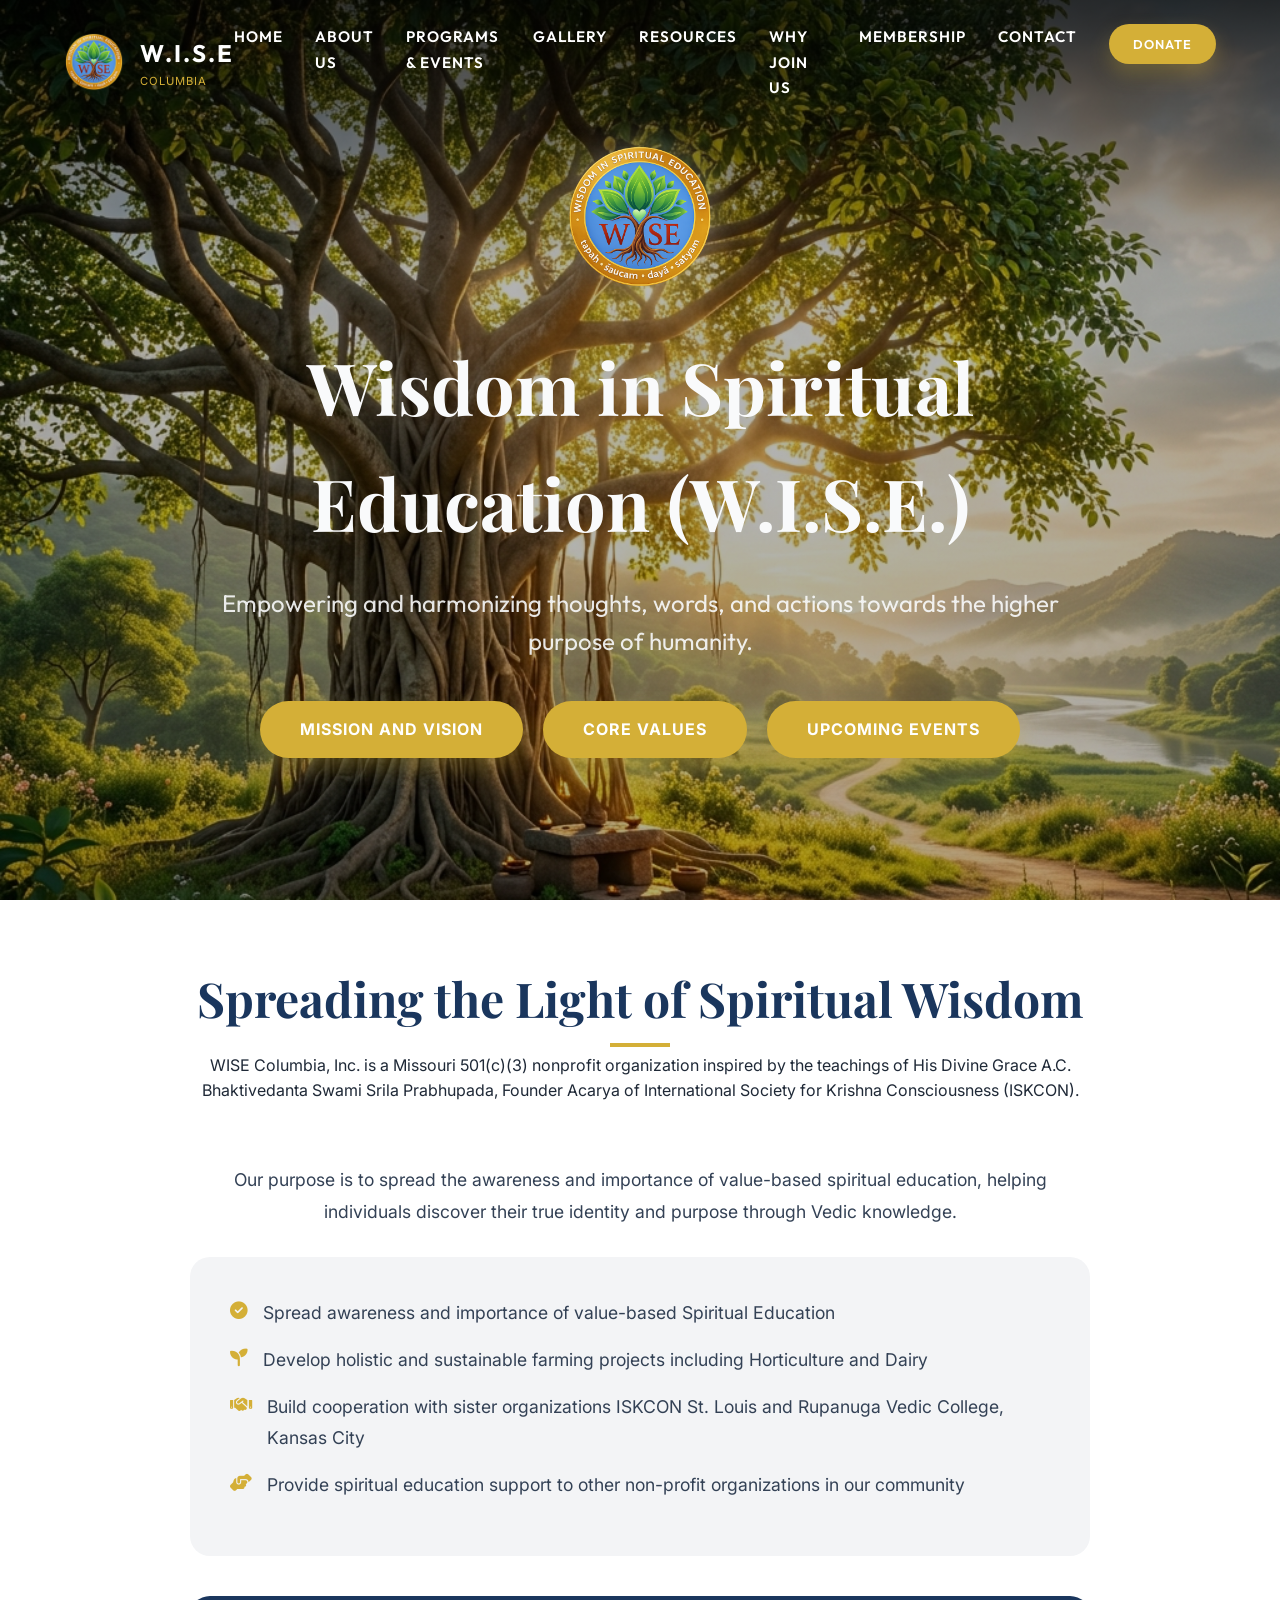
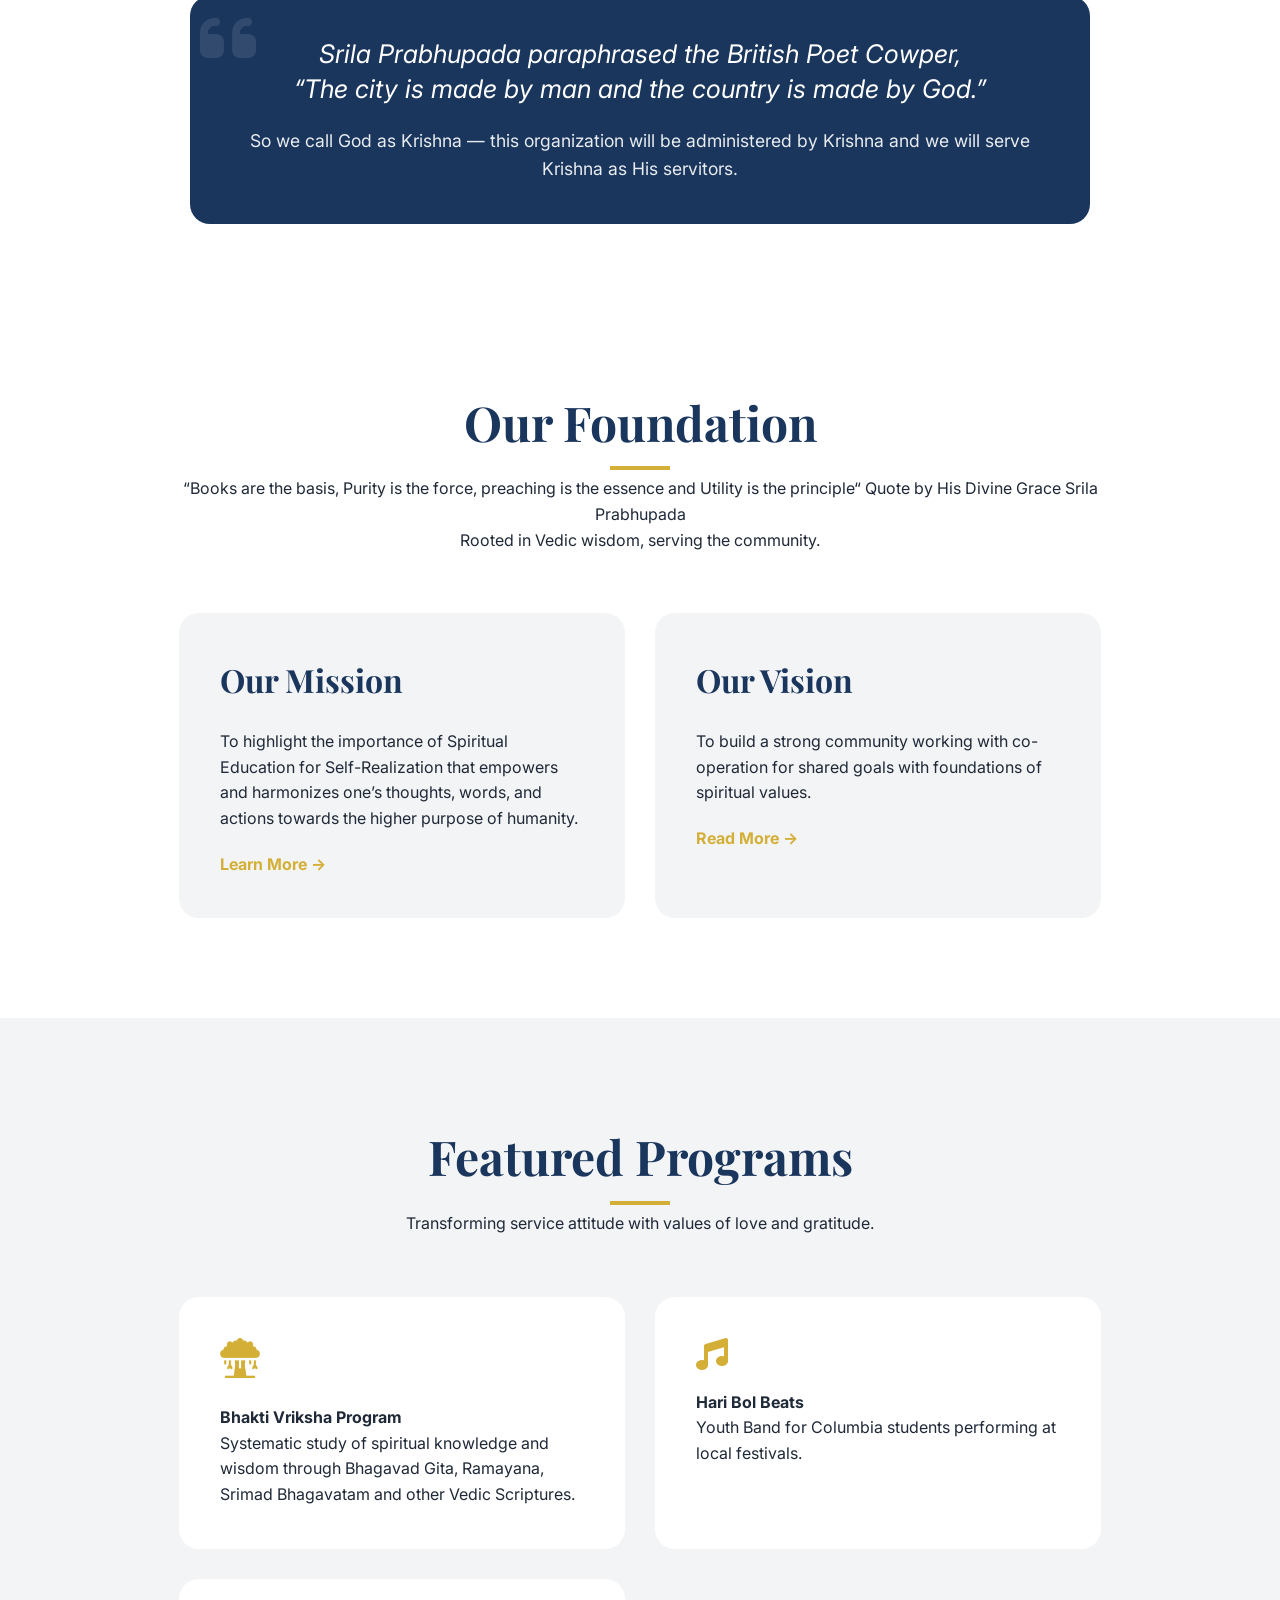
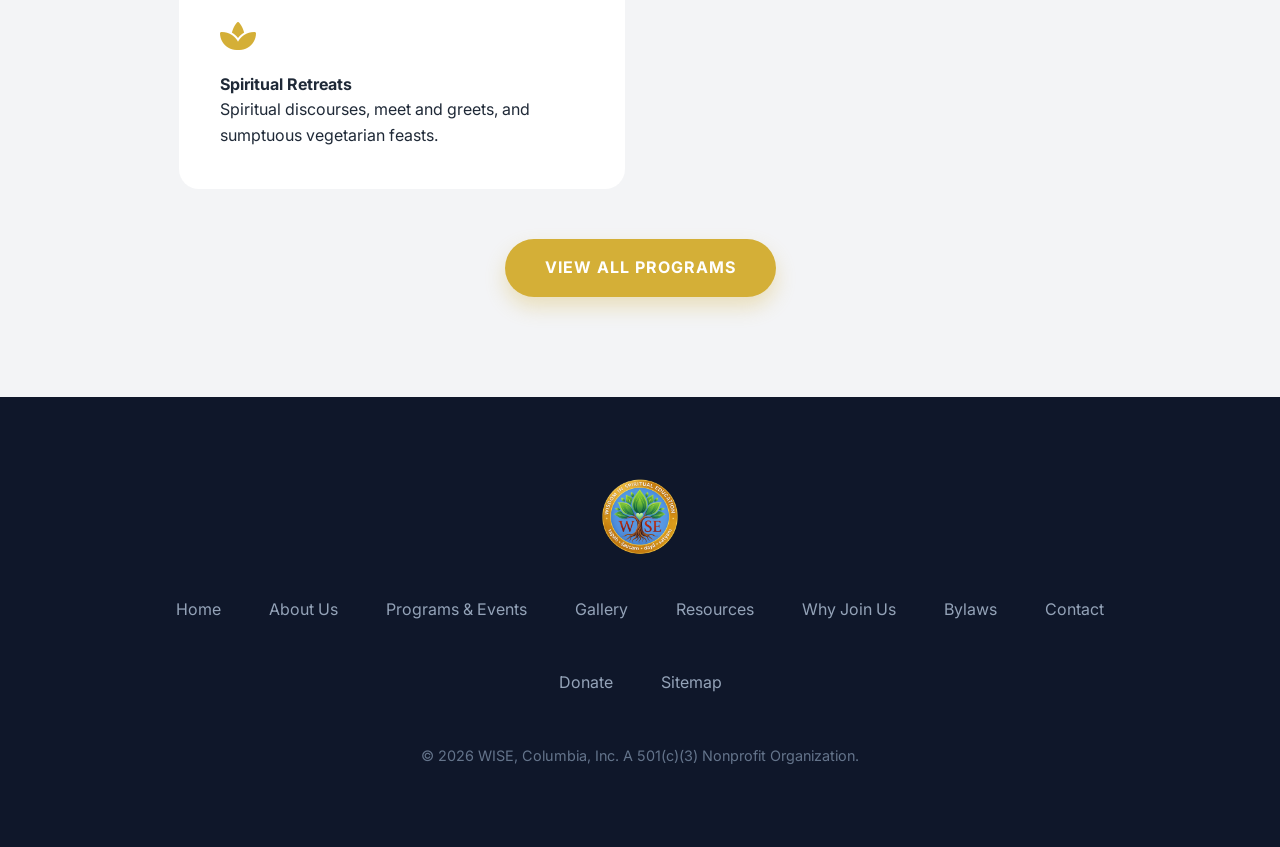
==== commit ba24248e: "Optimize top and bottom margins/paddings of event section and smooth transition to intro" ====
--- a/index.html
+++ b/index.html
@@ -69,33 +69,41 @@
     </section>
 
     <!-- ===== CHARIOT FESTIVAL OF JOY — EVENT SECTION ===== -->
-    <section id="cfoj-spotlight" style="background:linear-gradient(135deg,#0F172A 0%,#1A365D 60%,#0F172A 100%);position:relative;overflow:hidden;">
+    <section id="cfoj-spotlight" style="background:linear-gradient(135deg,#0F172A 0%,#1A365D 60%,#0F172A 100%);position:relative;overflow:hidden;padding:50px 4% 60px 4%;">
         <div style="position:absolute;top:-100px;right:-100px;width:400px;height:400px;background:radial-gradient(circle,rgba(212,175,55,0.12) 0%,transparent 70%);border-radius:50%;pointer-events:none;"></div>
         <div style="position:absolute;bottom:-80px;left:-80px;width:300px;height:300px;background:radial-gradient(circle,rgba(212,175,55,0.08) 0%,transparent 70%);border-radius:50%;pointer-events:none;"></div>
-        <div style="display:flex;flex-wrap:wrap;position:relative;z-index:1;">
-            <!-- LEFT: Festival Photo -->
-            <div style="flex:1;min-width:300px;min-height:520px;position:relative;overflow:hidden;">
-                <img src="assets/images/chariot_festival_of_joy.jpeg" alt="Chariot Festival of Joy 2026" style="width:100%;height:100%;object-fit:cover;object-position:top;display:block;">
-                <div style="position:absolute;inset:0;background:linear-gradient(to right,rgba(15,23,42,0.1) 0%,rgba(15,23,42,0.45) 100%);"></div>
-                <div style="position:absolute;top:28px;left:28px;background:var(--secondary);color:white;border-radius:16px;padding:14px 18px;text-align:center;box-shadow:0 8px 24px rgba(26,54,93,0.5);line-height:1;">
-                    <div style="font-size:2.4rem;font-weight:900;">12</div>
-                    <div style="font-size:0.9rem;font-weight:700;letter-spacing:1px;margin-top:4px;">SEPT</div>
-                    <div style="font-size:0.75rem;opacity:0.8;margin-top:2px;">2026</div>
-                </div>
-            </div>
-            <!-- RIGHT: All Details -->
-            <div class="cfoj-content-col" style="flex:1.2;min-width:300px;padding:48px 44px;display:flex;flex-direction:column;justify-content:center;">
-                <div style="margin-bottom:20px;">
+        <div class="cfoj-main-grid" style="position:relative;z-index:1;">
+            
+            <!-- 1. HEADER BLOCK (Badge, Title, Subtitle) - comes above image on mobile -->
+            <div class="cfoj-header-block">
+                <div style="margin-bottom:16px;">
                     <span id="cfoj-badge" style="display:inline-flex;align-items:center;gap:8px;background:rgba(212,175,55,0.15);border:1px solid rgba(212,175,55,0.4);color:#D4AF37;padding:7px 20px;border-radius:50px;font-size:0.82rem;font-weight:700;letter-spacing:1.5px;text-transform:uppercase;">
                         <span style="width:8px;height:8px;background:#D4AF37;border-radius:50%;animation:cfoj-pulse 1.5s infinite;"></span>
                         Upcoming Event
                     </span>
                 </div>
-                <h2 class="font-heading" style="color:#fff;font-size:clamp(1.8rem,3.5vw,2.8rem);margin-bottom:8px;line-height:1.2;">Chariot Festival of Joy</h2>
-                <p style="color:#D4AF37;font-weight:700;font-size:0.82rem;letter-spacing:1.5px;text-transform:uppercase;margin-bottom:16px;">Columbia's Biggest Community Celebration</p>
+                <h2 class="font-heading cfoj-title" style="color:#fff;font-size:clamp(1.8rem,3.2vw,2.8rem);margin-bottom:8px;line-height:1.2;">Chariot Festival of Joy</h2>
+                <p class="cfoj-subtitle" style="color:#D4AF37;font-weight:700;font-size:0.82rem;letter-spacing:1.5px;text-transform:uppercase;margin-bottom:0;">Columbia's Biggest Community Celebration</p>
+            </div>
+
+            <!-- 2. FESTIVAL PHOTO (Full image visible, no cropping) -->
+            <div class="cfoj-photo-col">
+                <div class="cfoj-photo-card">
+                    <img src="assets/images/chariot_festival_of_joy.jpeg" alt="Chariot Festival of Joy 2026" class="cfoj-main-img">
+                    <div class="cfoj-date-badge">
+                        <div style="font-size:2.2rem;font-weight:900;line-height:1;">12</div>
+                        <div style="font-size:0.85rem;font-weight:700;letter-spacing:1px;margin-top:4px;line-height:1;">SEPT</div>
+                        <div style="font-size:0.75rem;opacity:0.85;margin-top:2px;line-height:1;">2026</div>
+                    </div>
+                </div>
+            </div>
+
+            <!-- 3. BODY DETAILS (Description, Countdown, Cards, Sponsor CTA) -->
+            <div class="cfoj-body-col">
                 <p style="color:rgba(255,255,255,0.8);font-size:1rem;line-height:1.8;margin-bottom:22px;">
                     Our <strong style="color:#fff;">FIRST and BIGGEST</strong> festival of the year! World famous Lord Jagannatha will be having a welcome party &#8212; coming out to see friends and devotees as well as those passing by. This is a public community event hosted by WISE Columbia, starting with a grand parade at Stephens Lake Park.
                 </p>
+
                 <!-- Live Countdown Timer (auto-removes when reaching 0, single line on mobile) -->
                 <div id="cfoj-countdown-wrap" style="margin-bottom:26px;">
                     <p style="color:rgba(255,255,255,0.5);font-size:0.72rem;letter-spacing:2px;text-transform:uppercase;margin-bottom:12px;font-weight:700;">Starts In</p>
@@ -118,7 +126,7 @@
                         <div class="cfoj-details-list">
                             <div class="cfoj-detail-item">
                                 <i class="fas fa-calendar-alt cfoj-detail-icon"></i>
-                                <span>Friday, September 12, 2026</span>
+                                <span>Friday, September 12, 2026 &bull; 11:00 AM &#8211; 6:00 PM</span>
                             </div>
                             <div class="cfoj-detail-item">
                                 <i class="fas fa-clock cfoj-detail-icon"></i>
@@ -126,7 +134,10 @@
                             </div>
                             <div class="cfoj-detail-item">
                                 <i class="fas fa-map-marker-alt cfoj-detail-icon"></i>
-                                <span>Columbia, Missouri</span>
+                                <a href="https://maps.google.com/?q=Stephens+Lake+Park,+2001+E+Broadway,+Columbia,+MO+65201" target="_blank" rel="noopener noreferrer" class="cfoj-map-link">
+                                    <span>Stephens Lake Park, 2001 E Broadway, Columbia, MO, 65201</span>
+                                    <i class="fas fa-external-link-alt" style="font-size:0.75rem;margin-left:4px;opacity:0.8;"></i>
+                                </a>
                             </div>
                             <div class="cfoj-detail-item">
                                 <i class="fas fa-ticket-alt cfoj-detail-icon"></i>
@@ -257,6 +268,19 @@
             text-align: center;
             flex-shrink: 0;
         }
+        .cfoj-map-link {
+            color: #FFFFFF;
+            text-decoration: none;
+            display: inline-flex;
+            align-items: center;
+            gap: 6px;
+            flex-wrap: wrap;
+            transition: color 0.2s ease;
+        }
+        .cfoj-map-link:hover {
+            color: #E5A93C;
+            text-decoration: underline;
+        }
 
         /* Resources List */
         .cfoj-resources-list {
@@ -329,10 +353,99 @@
         .cfoj-dl-icon { font-size: 1.15rem; }
         .cfoj-map-dl { color: rgba(255, 255, 255, 0.7); }
 
-        @keyframes cfoj-pulse{0%,100%{opacity:1;transform:scale(1)}50%{opacity:0.4;transform:scale(0.7)}}
-        @media (max-width: 600px) {
-            .cfoj-content-col {
-                padding: 32px 18px !important;
+        /* Layout Grid & Spacing */
+        #cfoj-spotlight {
+            padding: 50px 4% 60px 4% !important;
+        }
+        .cfoj-main-grid {
+            display: grid;
+            grid-template-columns: 1fr 1.25fr;
+            grid-template-rows: auto 1fr;
+            grid-template-areas:
+                "photo header"
+                "photo body";
+            align-items: start;
+            max-width: 1320px;
+            margin: 0 auto;
+            gap: 0 24px;
+        }
+        .cfoj-header-block {
+            grid-area: header;
+            padding: 10px 24px 0 24px;
+        }
+        .cfoj-photo-col {
+            grid-area: photo;
+            padding: 10px 16px;
+            display: flex;
+            align-items: center;
+            justify-content: center;
+            align-self: stretch;
+        }
+        .cfoj-photo-card {
+            position: relative;
+            width: 100%;
+            max-width: 460px;
+            border-radius: 20px;
+            overflow: hidden;
+            box-shadow: 0 16px 40px rgba(0, 0, 0, 0.4);
+            border: 1px solid rgba(255, 255, 255, 0.1);
+            background: #0B1322;
+        }
+        .cfoj-main-img {
+            width: 100%;
+            height: auto;
+            max-height: 85vh;
+            object-fit: contain;
+            display: block;
+            margin: 0 auto;
+        }
+        .cfoj-date-badge {
+            position: absolute;
+            top: 20px;
+            left: 20px;
+            background: var(--secondary);
+            color: white;
+            border-radius: 14px;
+            padding: 12px 16px;
+            text-align: center;
+            box-shadow: 0 8px 24px rgba(26, 54, 93, 0.6);
+            line-height: 1;
+            z-index: 2;
+        }
+        .cfoj-body-col {
+            grid-area: body;
+            padding: 16px 24px 10px 24px;
+        }
+
+        /* Mobile Layout: Header -> Photo -> Details */
+        @media (max-width: 900px) {
+            #cfoj-spotlight {
+                padding: 36px 4% 40px 4% !important;
+            }
+            .cfoj-main-grid {
+                display: flex;
+                flex-direction: column;
+                gap: 0;
+            }
+            .cfoj-header-block {
+                order: 1;
+                padding: 0 8px 16px 8px;
+                text-align: center;
+            }
+            .cfoj-photo-col {
+                order: 2;
+                padding: 0 8px 20px 8px;
+            }
+            .cfoj-photo-card {
+                max-width: 400px;
+                margin: 0 auto;
+            }
+            .cfoj-main-img {
+                max-height: 70vh;
+            }
+            .cfoj-body-col {
+                order: 3;
+                padding: 0 8px 10px 8px;
             }
             #cfoj-countdown {
                 gap: 6px;
@@ -348,7 +461,7 @@
     </style>
     <script>
         (function(){
-            var target = new Date("2026-09-12T00:00:00");
+            var target = new Date("2026-09-12T11:00:00");
             var badge = document.getElementById("cfoj-badge");
             var section = document.getElementById("cfoj-spotlight");
 
@@ -396,7 +509,7 @@
     </script>
 
     <!-- Introduction Section -->
-    <section id="introduction" style="padding-bottom: 0;">
+    <section id="introduction" style="padding-top: 60px; padding-bottom: 0;">
         <div class="container">
             <div class="section-title reveal">
                 <h2 class="font-heading">Spreading the Light of Spiritual Wisdom</h2>
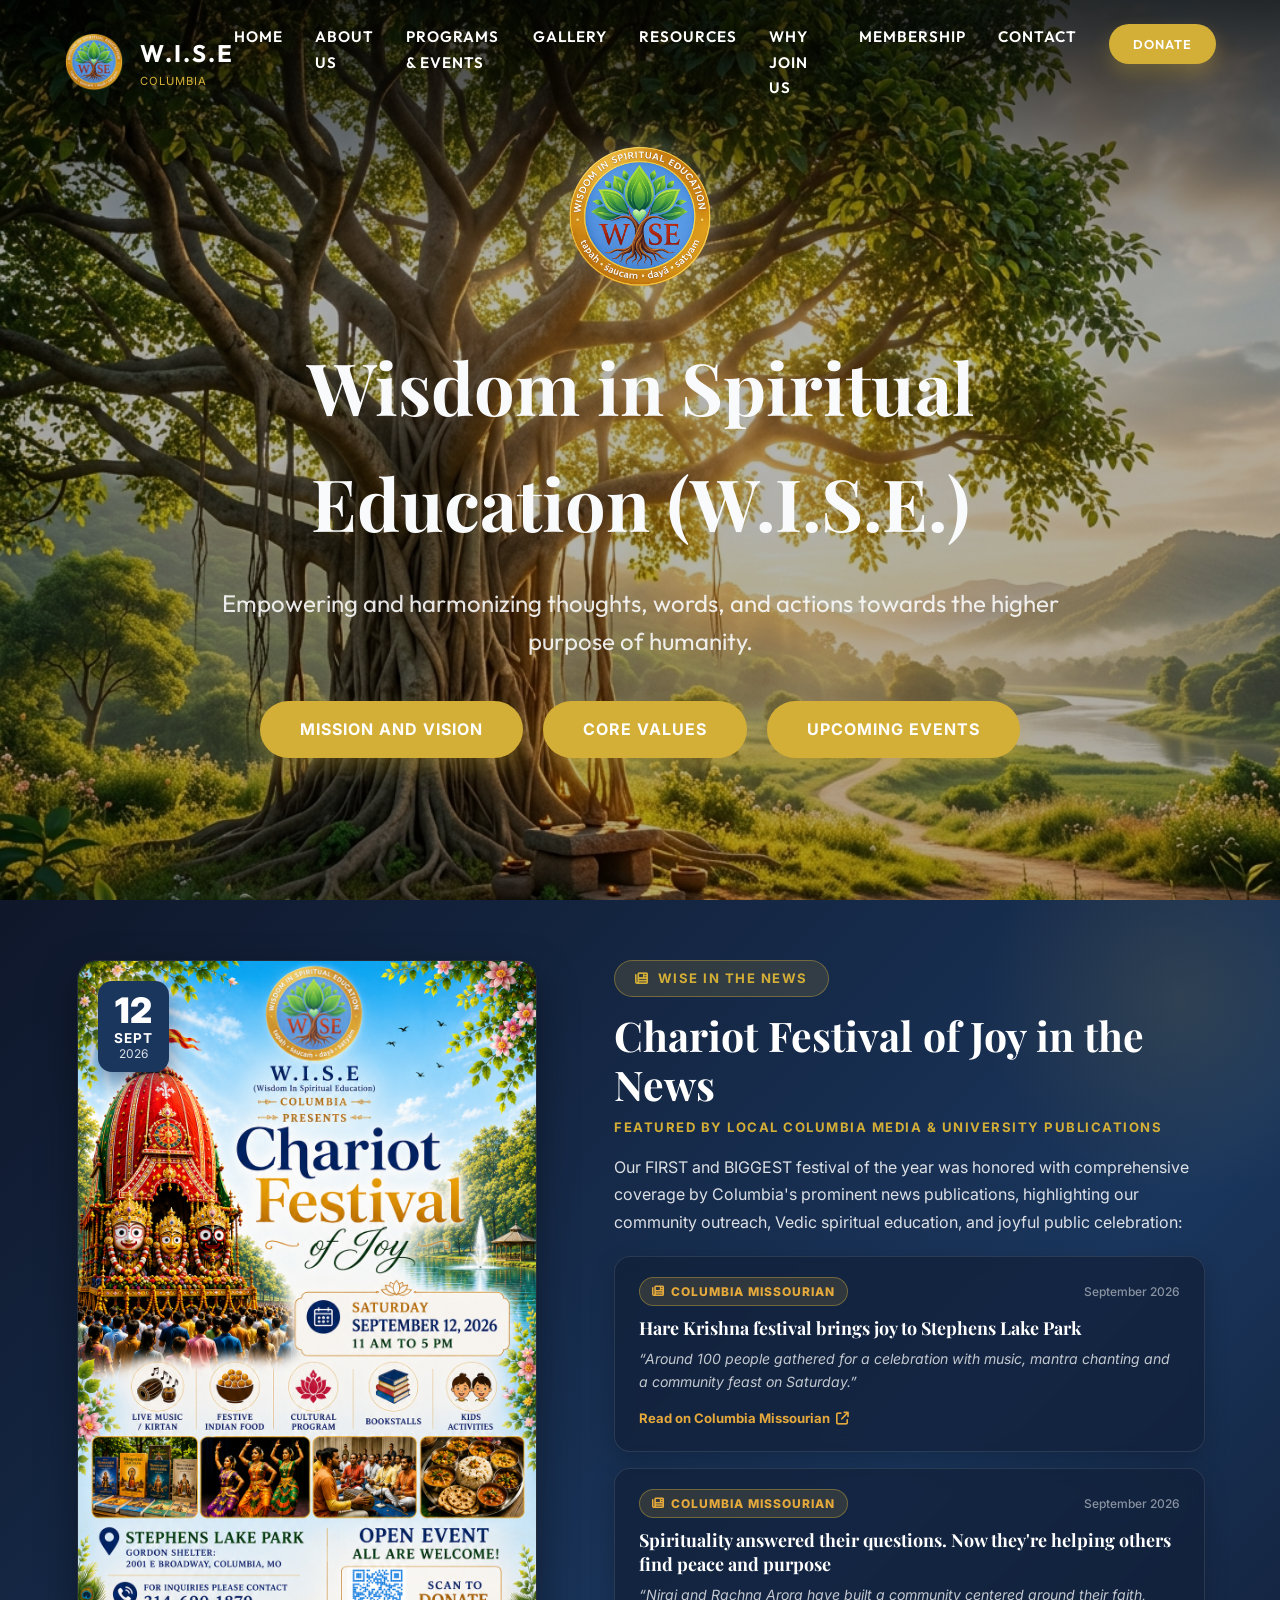
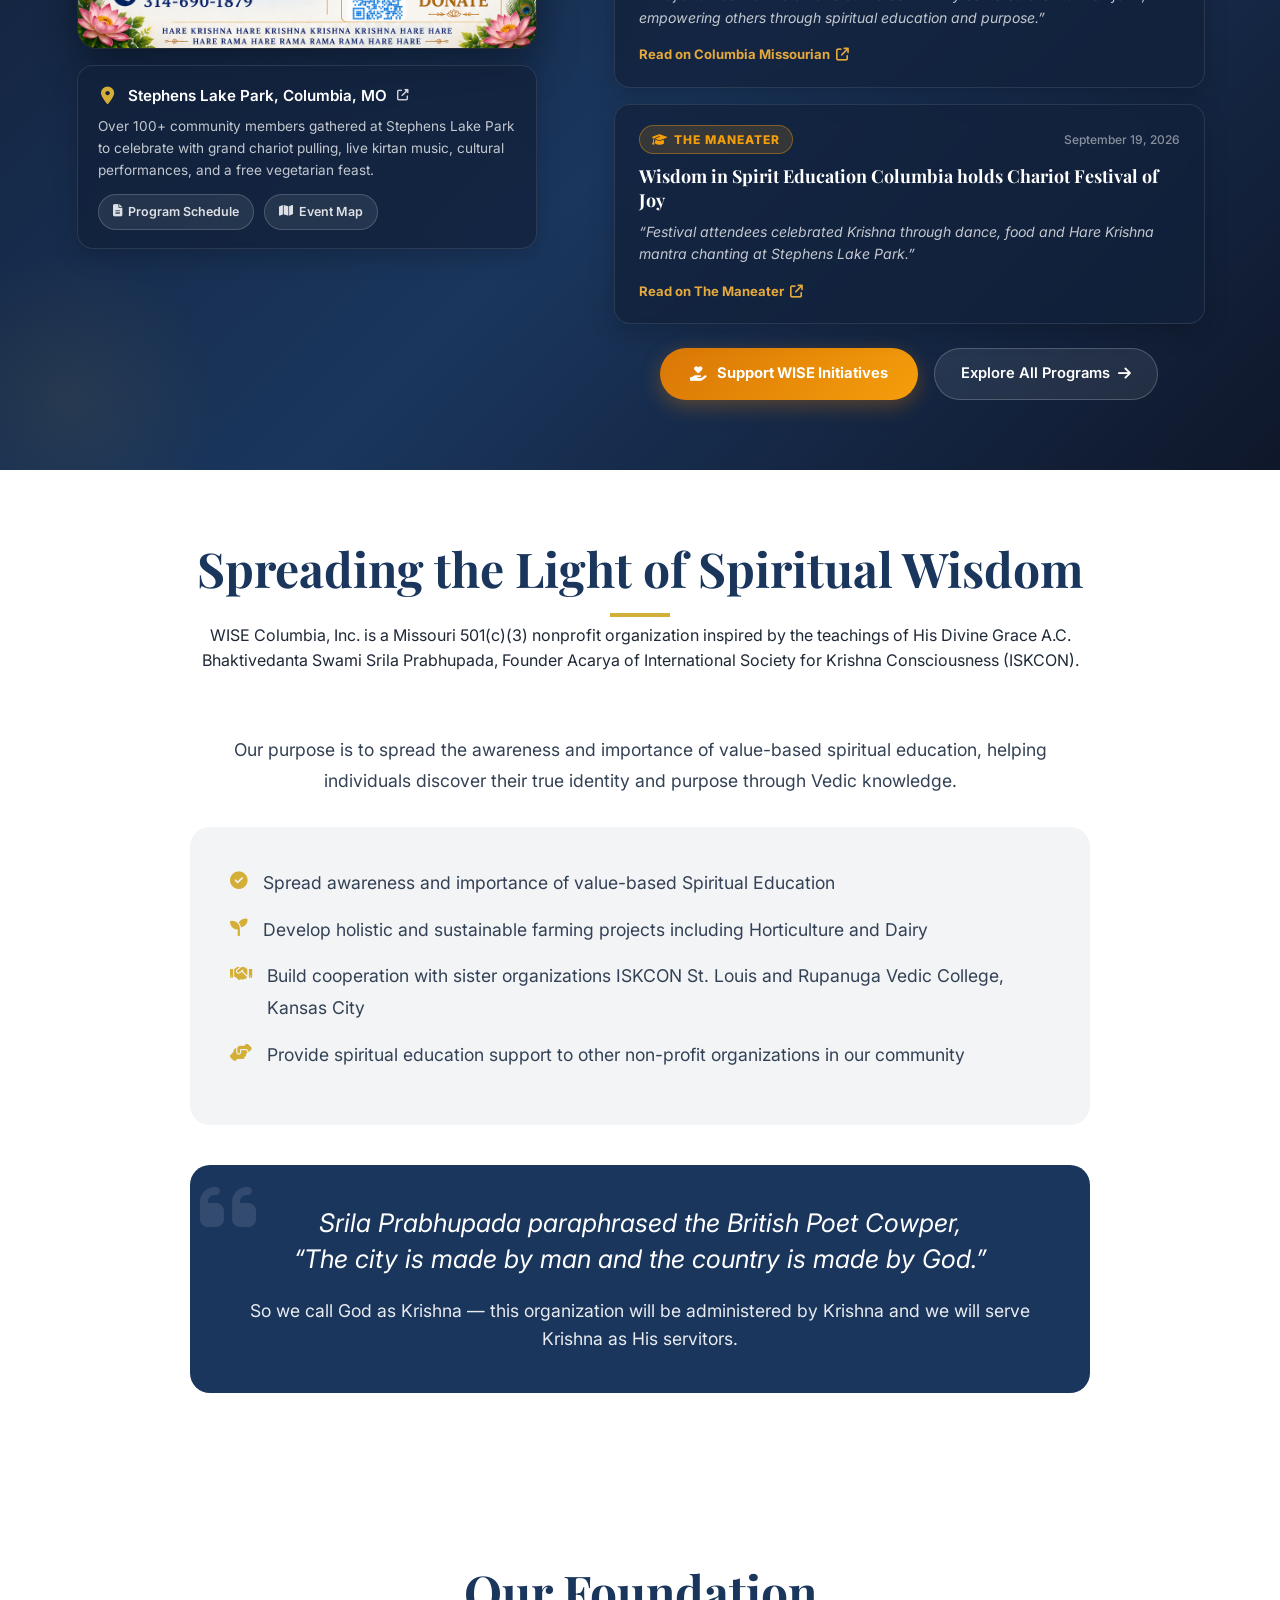
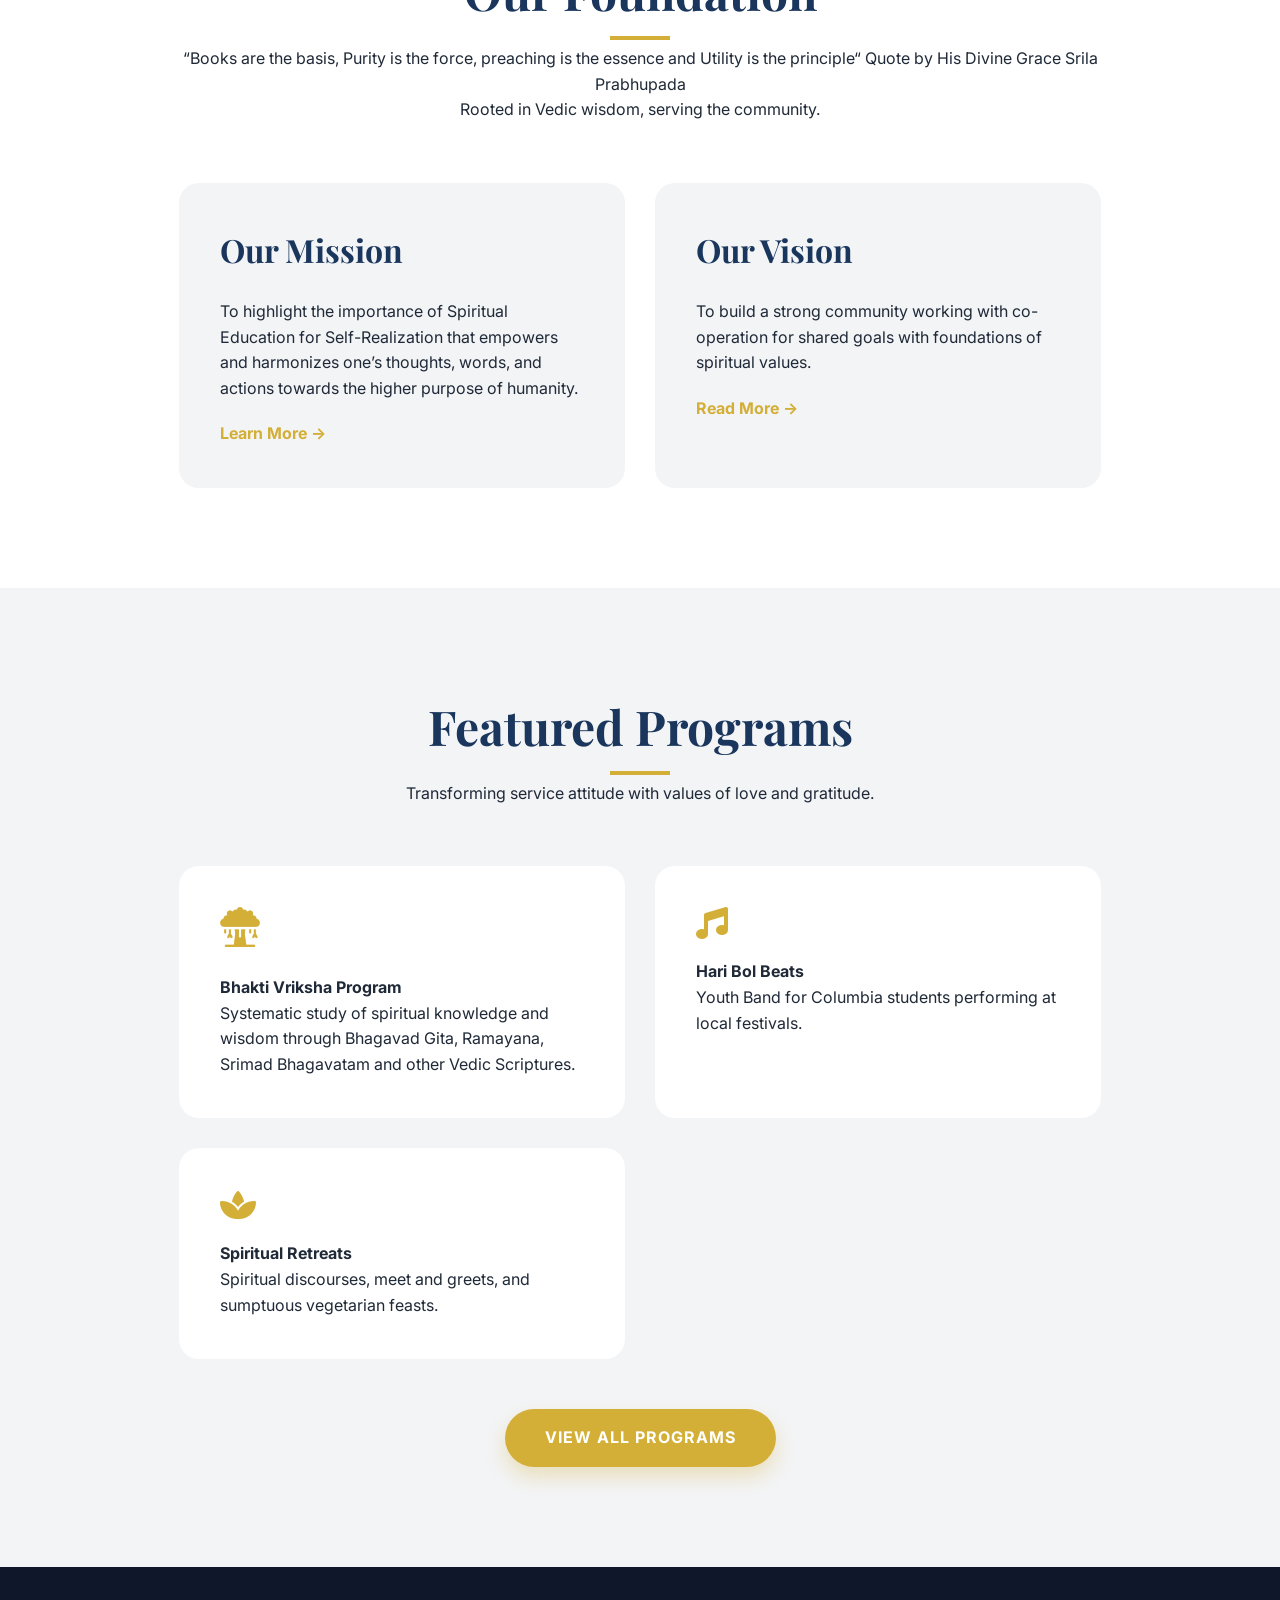
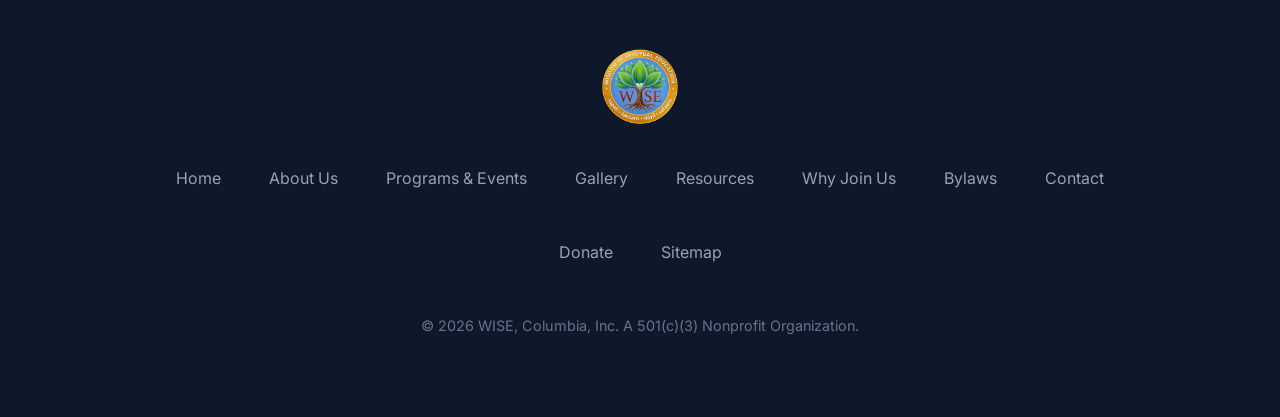
==== commit 99469d49: "Showcase Chariot Festival press coverage on homepage with 3 news articles (Option 1)" ====
--- a/index.html
+++ b/index.html
@@ -74,19 +74,19 @@
         <div style="position:absolute;bottom:-80px;left:-80px;width:300px;height:300px;background:radial-gradient(circle,rgba(212,175,55,0.08) 0%,transparent 70%);border-radius:50%;pointer-events:none;"></div>
         <div class="cfoj-main-grid" style="position:relative;z-index:1;">
             
-            <!-- 1. HEADER BLOCK (Badge, Title, Subtitle) - comes above image on mobile -->
+            <!-- 1. HEADER BLOCK (Badge, Title, Subtitle) -->
             <div class="cfoj-header-block">
-                <div style="margin-bottom:16px;">
+                <div style="margin-bottom:14px;">
                     <span id="cfoj-badge" style="display:inline-flex;align-items:center;gap:8px;background:rgba(212,175,55,0.15);border:1px solid rgba(212,175,55,0.4);color:#D4AF37;padding:7px 20px;border-radius:50px;font-size:0.82rem;font-weight:700;letter-spacing:1.5px;text-transform:uppercase;">
-                        <span style="width:8px;height:8px;background:#D4AF37;border-radius:50%;animation:cfoj-pulse 1.5s infinite;"></span>
-                        Upcoming Event
+                        <i class="fas fa-newspaper" style="color:#D4AF37;"></i>
+                        WISE in the News
                     </span>
                 </div>
-                <h2 class="font-heading cfoj-title" style="color:#fff;font-size:clamp(1.8rem,3.2vw,2.8rem);margin-bottom:8px;line-height:1.2;">Chariot Festival of Joy</h2>
-                <p class="cfoj-subtitle" style="color:#D4AF37;font-weight:700;font-size:0.82rem;letter-spacing:1.5px;text-transform:uppercase;margin-bottom:0;">Columbia's Biggest Community Celebration</p>
-            </div>
-
-            <!-- 2. FESTIVAL PHOTO (Full image visible, no cropping) -->
+                <h2 class="font-heading cfoj-title" style="color:#fff;font-size:clamp(1.8rem,3.2vw,2.8rem);margin-bottom:8px;line-height:1.2;">Chariot Festival of Joy in the News</h2>
+                <p class="cfoj-subtitle" style="color:#D4AF37;font-weight:700;font-size:0.82rem;letter-spacing:1.5px;text-transform:uppercase;margin-bottom:0;">Featured by Local Columbia Media &amp; University Publications</p>
+            </div>
+
+            <!-- 2. FESTIVAL PHOTO & EVENT RECAP (Left Column) -->
             <div class="cfoj-photo-col">
                 <div class="cfoj-photo-card">
                     <img src="assets/images/chariot_festival_of_joy.jpeg" alt="Chariot Festival of Joy 2026" class="cfoj-main-img">
@@ -96,263 +96,116 @@
                         <div style="font-size:0.75rem;opacity:0.85;margin-top:2px;line-height:1;">2026</div>
                     </div>
                 </div>
-            </div>
-
-            <!-- 3. BODY DETAILS (Description, Countdown, Cards, Sponsor CTA) -->
+
+                <!-- Event Details Recap Card -->
+                <div class="cfoj-recap-card">
+                    <div style="display:flex;align-items:center;gap:10px;color:#FFFFFF;font-size:0.95rem;font-weight:600;margin-bottom:8px;">
+                        <i class="fas fa-map-marker-alt" style="color:#D4AF37;font-size:1.1rem;width:20px;text-align:center;"></i>
+                        <a href="https://maps.google.com/?q=Stephens+Lake+Park,+2001+E+Broadway,+Columbia,+MO+65201" target="_blank" rel="noopener noreferrer" class="cfoj-map-link">
+                            <span>Stephens Lake Park, Columbia, MO</span>
+                            <i class="fas fa-external-link-alt" style="font-size:0.72rem;margin-left:4px;opacity:0.8;"></i>
+                        </a>
+                    </div>
+                    <p style="color:rgba(255,255,255,0.75);font-size:0.85rem;line-height:1.6;margin-bottom:12px;">
+                        Over 100+ community members gathered at Stephens Lake Park to celebrate with grand chariot pulling, live kirtan music, cultural performances, and a free vegetarian feast.
+                    </p>
+                    <div style="display:flex;gap:10px;flex-wrap:wrap;">
+                        <a href="assets/docs/CFOJ2026-Program-Schedule.pdf" download="CFOJ2026-Program-Schedule.pdf" class="cfoj-archive-btn">
+                            <i class="fas fa-file-alt"></i> Program Schedule
+                        </a>
+                        <a href="assets/docs/CFOJ2026-Event-Map.pdf" download="CFOJ2026-Event-Map.pdf" class="cfoj-archive-btn">
+                            <i class="fas fa-map"></i> Event Map
+                        </a>
+                    </div>
+                </div>
+            </div>
+
+            <!-- 3. PRESS ARTICLES & MEDIA COVERAGE (Right Column) -->
             <div class="cfoj-body-col">
-                <p style="color:rgba(255,255,255,0.8);font-size:1rem;line-height:1.8;margin-bottom:22px;">
-                    Our <strong style="color:#fff;">FIRST and BIGGEST</strong> festival of the year! World famous Lord Jagannatha will be having a welcome party &#8212; coming out to see friends and devotees as well as those passing by. This is a public community event hosted by WISE Columbia, starting with a grand parade at Stephens Lake Park.
+                <p style="color:rgba(255,255,255,0.85);font-size:1rem;line-height:1.7;margin-bottom:20px;">
+                    Our FIRST and BIGGEST festival of the year was honored with comprehensive coverage by Columbia's prominent news publications, highlighting our community outreach, Vedic spiritual education, and joyful public celebration:
                 </p>
 
-                <!-- Live Countdown Timer (auto-removes when reaching 0, single line on mobile) -->
-                <div id="cfoj-countdown-wrap" style="margin-bottom:26px;">
-                    <p style="color:rgba(255,255,255,0.5);font-size:0.72rem;letter-spacing:2px;text-transform:uppercase;margin-bottom:12px;font-weight:700;">Starts In</p>
-                    <div id="cfoj-countdown">
-                        <div class="cfoj-unit" id="cfoj-days"><span class="cfoj-num">--</span><span class="cfoj-label">Days</span></div>
-                        <div class="cfoj-sep">:</div>
-                        <div class="cfoj-unit" id="cfoj-hours"><span class="cfoj-num">--</span><span class="cfoj-label">Hours</span></div>
-                        <div class="cfoj-sep">:</div>
-                        <div class="cfoj-unit" id="cfoj-minutes"><span class="cfoj-num">--</span><span class="cfoj-label">Min</span></div>
-                        <div class="cfoj-sep">:</div>
-                        <div class="cfoj-unit" id="cfoj-seconds"><span class="cfoj-num">--</span><span class="cfoj-label">Sec</span></div>
-                    </div>
-                </div>
-
-                <!-- Event Details & Resources Cards Container -->
-                <div style="display:flex;flex-direction:column;gap:18px;margin-bottom:24px;">
-                    <!-- Card 1: EVENT DETAILS -->
-                    <div class="cfoj-info-card">
-                        <div class="cfoj-card-heading">EVENT DETAILS</div>
-                        <div class="cfoj-details-list">
-                            <div class="cfoj-detail-item">
-                                <i class="fas fa-calendar-alt cfoj-detail-icon"></i>
-                                <span>Friday, September 12, 2026 &bull; 11:00 AM &#8211; 6:00 PM</span>
-                            </div>
-                            <div class="cfoj-detail-item">
-                                <i class="fas fa-clock cfoj-detail-icon"></i>
-                                <span>Open to the Public &#8212; All Are Welcome!</span>
-                            </div>
-                            <div class="cfoj-detail-item">
-                                <i class="fas fa-map-marker-alt cfoj-detail-icon"></i>
-                                <a href="https://maps.google.com/?q=Stephens+Lake+Park,+2001+E+Broadway,+Columbia,+MO+65201" target="_blank" rel="noopener noreferrer" class="cfoj-map-link">
-                                    <span>Stephens Lake Park, 2001 E Broadway, Columbia, MO, 65201</span>
-                                    <i class="fas fa-external-link-alt" style="font-size:0.75rem;margin-left:4px;opacity:0.8;"></i>
-                                </a>
-                            </div>
-                            <div class="cfoj-detail-item">
-                                <i class="fas fa-ticket-alt cfoj-detail-icon"></i>
-                                <span>Free Entry &amp; Vegetarian Feast</span>
-                            </div>
+                <!-- 3 Press Cards -->
+                <div class="cfoj-press-grid">
+                    <!-- Article 1: Columbia Missourian -->
+                    <article class="cfoj-article-card">
+                        <div class="cfoj-card-top">
+                            <span class="cfoj-press-tag missourian-tag">
+                                <i class="fas fa-newspaper"></i> Columbia Missourian
+                            </span>
+                            <span class="cfoj-press-date">September 2026</span>
                         </div>
-                    </div>
-
-                    <!-- Card 2: EVENT RESOURCES -->
-                    <div class="cfoj-info-card">
-                        <div class="cfoj-card-heading">EVENT RESOURCES</div>
-                        <div class="cfoj-resources-list">
-                            <!-- Program Schedule -->
-                            <a href="assets/docs/CFOJ2026-Program-Schedule.pdf" download="CFOJ2026-Program-Schedule.pdf" class="cfoj-btn-schedule">
-                                <div class="cfoj-btn-content">
-                                    <i class="fas fa-file-alt cfoj-file-icon"></i>
-                                    <div>
-                                        <div class="cfoj-btn-title cfoj-dark-txt">Program Schedule</div>
-                                        <div class="cfoj-btn-sub cfoj-dark-sub">Download PDF</div>
-                                    </div>
-                                </div>
-                                <i class="fas fa-download cfoj-dl-icon cfoj-dark-txt"></i>
+                        <h3 class="cfoj-article-title">
+                            <a href="https://www.columbiamissourian.com/news/local/hare-krishna-festival-brings-joy-to-stephens-lake-park/article_e34a7d33-f8fd-4b86-8322-88757ebf60e6.html" target="_blank" rel="noopener noreferrer">
+                                Hare Krishna festival brings joy to Stephens Lake Park
                             </a>
-
-                            <!-- Event Map -->
-                            <a href="assets/docs/CFOJ2026-Event-Map.pdf" download="CFOJ2026-Event-Map.pdf" class="cfoj-btn-map">
-                                <div class="cfoj-btn-content">
-                                    <i class="fas fa-map cfoj-map-icon"></i>
-                                    <div>
-                                        <div class="cfoj-btn-title cfoj-light-txt">Event Map</div>
-                                        <div class="cfoj-btn-sub cfoj-light-sub">Download PDF</div>
-                                    </div>
-                                </div>
-                                <i class="fas fa-download cfoj-dl-icon cfoj-map-dl"></i>
+                        </h3>
+                        <p class="cfoj-article-quote">
+                            &ldquo;Around 100 people gathered for a celebration with music, mantra chanting and a community feast on Saturday.&rdquo;
+                        </p>
+                        <a href="https://www.columbiamissourian.com/news/local/hare-krishna-festival-brings-joy-to-stephens-lake-park/article_e34a7d33-f8fd-4b86-8322-88757ebf60e6.html" target="_blank" rel="noopener noreferrer" class="cfoj-article-link">
+                            Read on Columbia Missourian <i class="fas fa-arrow-up-right-from-square"></i>
+                        </a>
+                    </article>
+
+                    <!-- Article 2: Columbia Missourian (Feature Story) -->
+                    <article class="cfoj-article-card">
+                        <div class="cfoj-card-top">
+                            <span class="cfoj-press-tag missourian-tag">
+                                <i class="fas fa-newspaper"></i> Columbia Missourian
+                            </span>
+                            <span class="cfoj-press-date">September 2026</span>
+                        </div>
+                        <h3 class="cfoj-article-title">
+                            <a href="https://www.columbiamissourian.com/news/local/spirituality-answered-their-questions-now-theyre-helping-others-find-peace-and-purpose/article_1ec4e363-ea26-4338-bef3-90b598fc51d8.html" target="_blank" rel="noopener noreferrer">
+                                Spirituality answered their questions. Now they're helping others find peace and purpose
                             </a>
+                        </h3>
+                        <p class="cfoj-article-quote">
+                            &ldquo;Niraj and Rachna Arora have built a community centered around their faith, empowering others through spiritual education and purpose.&rdquo;
+                        </p>
+                        <a href="https://www.columbiamissourian.com/news/local/spirituality-answered-their-questions-now-theyre-helping-others-find-peace-and-purpose/article_1ec4e363-ea26-4338-bef3-90b598fc51d8.html" target="_blank" rel="noopener noreferrer" class="cfoj-article-link">
+                            Read on Columbia Missourian <i class="fas fa-arrow-up-right-from-square"></i>
+                        </a>
+                    </article>
+
+                    <!-- Article 3: The Maneater -->
+                    <article class="cfoj-article-card">
+                        <div class="cfoj-card-top">
+                            <span class="cfoj-press-tag maneater-tag">
+                                <i class="fas fa-graduation-cap"></i> The Maneater
+                            </span>
+                            <span class="cfoj-press-date">September 19, 2026</span>
                         </div>
-                    </div>
-                </div>
-
-                <!-- Sponsor Action Button (Centered) -->
-                <div style="display:flex;justify-content:center;margin-top:10px;">
-                    <a href="donate.html#chariot-sponsorship" style="display:inline-flex;align-items:center;justify-content:center;gap:10px;background:linear-gradient(135deg,#D97706,#F59E0B);color:white;padding:14px 34px;border-radius:50px;font-weight:700;font-size:0.95rem;text-decoration:none;box-shadow:0 6px 20px rgba(217,119,6,0.35);transition:transform 0.2s ease,box-shadow 0.2s ease;text-align:center;">
-                        <i class="fas fa-hand-holding-heart"></i> Sponsor This Event
+                        <h3 class="cfoj-article-title">
+                            <a href="https://themaneater.com/136648/news/wisdom-in-spirit-education-columbia-holds-chariot-festival-of-joy/" target="_blank" rel="noopener noreferrer">
+                                Wisdom in Spirit Education Columbia holds Chariot Festival of Joy
+                            </a>
+                        </h3>
+                        <p class="cfoj-article-quote">
+                            &ldquo;Festival attendees celebrated Krishna through dance, food and Hare Krishna mantra chanting at Stephens Lake Park.&rdquo;
+                        </p>
+                        <a href="https://themaneater.com/136648/news/wisdom-in-spirit-education-columbia-holds-chariot-festival-of-joy/" target="_blank" rel="noopener noreferrer" class="cfoj-article-link">
+                            Read on The Maneater <i class="fas fa-arrow-up-right-from-square"></i>
+                        </a>
+                    </article>
+                </div>
+
+                <!-- Action Buttons (Centered) -->
+                <div style="display:flex;justify-content:center;gap:16px;margin-top:24px;flex-wrap:wrap;">
+                    <a href="donate.html" style="display:inline-flex;align-items:center;justify-content:center;gap:10px;background:linear-gradient(135deg,#D97706,#F59E0B);color:white;padding:13px 30px;border-radius:50px;font-weight:700;font-size:0.92rem;text-decoration:none;box-shadow:0 6px 20px rgba(217,119,6,0.35);transition:transform 0.2s ease,box-shadow 0.2s ease;text-align:center;">
+                        <i class="fas fa-hand-holding-heart"></i> Support WISE Initiatives
                     </a>
+                    <a href="programs.html" style="display:inline-flex;align-items:center;justify-content:center;gap:8px;background:rgba(255,255,255,0.08);border:1px solid rgba(255,255,255,0.2);color:white;padding:13px 26px;border-radius:50px;font-weight:600;font-size:0.92rem;text-decoration:none;transition:background 0.2s ease;">
+                        Explore All Programs <i class="fas fa-arrow-right"></i>
+                    </a>
                 </div>
             </div>
         </div>
     </section>
 
     <style>
-        #cfoj-countdown {
-            display: flex;
-            flex-wrap: nowrap;
-            align-items: center;
-            gap: 10px;
-            max-width: 420px;
-            width: 100%;
-        }
-        .cfoj-unit {
-            flex: 1 1 0;
-            min-width: 0;
-            display: flex;
-            flex-direction: column;
-            align-items: center;
-            background: rgba(255, 255, 255, 0.08);
-            border: 1px solid rgba(212, 175, 55, 0.3);
-            border-radius: 12px;
-            padding: 12px 6px;
-            box-sizing: border-box;
-        }
-        .cfoj-num {
-            font-size: clamp(1.2rem, 4.5vw, 2.2rem);
-            font-weight: 800;
-            color: #D4AF37;
-            line-height: 1;
-            font-variant-numeric: tabular-nums;
-        }
-        .cfoj-label {
-            font-size: clamp(0.55rem, 1.8vw, 0.65rem);
-            letter-spacing: 1.5px;
-            text-transform: uppercase;
-            color: rgba(255, 255, 255, 0.5);
-            margin-top: 5px;
-        }
-        .cfoj-sep {
-            font-size: 1.6rem;
-            font-weight: 800;
-            color: rgba(212, 175, 55, 0.45);
-            align-self: center;
-            margin-top: -6px;
-            flex-shrink: 0;
-        }
-
-        /* Styled Cards matching user reference */
-        .cfoj-info-card {
-            background: rgba(18, 32, 58, 0.75);
-            border: 1px solid rgba(255, 255, 255, 0.08);
-            border-radius: 20px;
-            padding: 24px 26px;
-            box-shadow: 0 10px 30px rgba(0, 0, 0, 0.25);
-            backdrop-filter: blur(8px);
-        }
-        .cfoj-card-heading {
-            color: #E5A93C;
-            font-size: 0.8rem;
-            font-weight: 800;
-            letter-spacing: 2px;
-            text-transform: uppercase;
-            margin-bottom: 20px;
-        }
-        .cfoj-details-list {
-            display: flex;
-            flex-direction: column;
-            gap: 16px;
-        }
-        .cfoj-detail-item {
-            display: flex;
-            align-items: center;
-            gap: 14px;
-            color: #FFFFFF;
-            font-size: 0.96rem;
-            font-weight: 500;
-        }
-        .cfoj-detail-icon {
-            color: #E5A93C;
-            font-size: 1.15rem;
-            width: 22px;
-            text-align: center;
-            flex-shrink: 0;
-        }
-        .cfoj-map-link {
-            color: #FFFFFF;
-            text-decoration: none;
-            display: inline-flex;
-            align-items: center;
-            gap: 6px;
-            flex-wrap: wrap;
-            transition: color 0.2s ease;
-        }
-        .cfoj-map-link:hover {
-            color: #E5A93C;
-            text-decoration: underline;
-        }
-
-        /* Resources List */
-        .cfoj-resources-list {
-            display: flex;
-            flex-direction: column;
-            gap: 12px;
-        }
-        .cfoj-btn-schedule {
-            display: flex;
-            align-items: center;
-            justify-content: space-between;
-            gap: 14px;
-            background: #D4A32A;
-            color: #0F172A;
-            padding: 15px 20px;
-            border-radius: 14px;
-            text-decoration: none;
-            transition: transform 0.2s ease, box-shadow 0.2s ease, filter 0.2s ease;
-            box-shadow: 0 4px 14px rgba(212, 163, 42, 0.3);
-        }
-        .cfoj-btn-schedule:hover {
-            transform: translateY(-2px);
-            filter: brightness(1.05);
-            box-shadow: 0 6px 20px rgba(212, 163, 42, 0.45);
-        }
-        .cfoj-btn-map {
-            display: flex;
-            align-items: center;
-            justify-content: space-between;
-            gap: 14px;
-            background: rgba(255, 255, 255, 0.08);
-            border: 1px solid rgba(255, 255, 255, 0.16);
-            color: #FFFFFF;
-            padding: 15px 20px;
-            border-radius: 14px;
-            text-decoration: none;
-            transition: transform 0.2s ease, background 0.2s ease, border-color 0.2s ease;
-        }
-        .cfoj-btn-map:hover {
-            transform: translateY(-2px);
-            background: rgba(255, 255, 255, 0.14);
-            border-color: rgba(229, 169, 60, 0.5);
-        }
-        .cfoj-btn-content {
-            display: flex;
-            align-items: center;
-            gap: 16px;
-        }
-        .cfoj-file-icon {
-            font-size: 1.5rem;
-            color: #0F172A;
-        }
-        .cfoj-map-icon {
-            font-size: 1.4rem;
-            color: #E5A93C;
-        }
-        .cfoj-btn-title {
-            font-size: 1rem;
-            font-weight: 800;
-            line-height: 1.2;
-        }
-        .cfoj-btn-sub {
-            font-size: 0.78rem;
-            margin-top: 2px;
-        }
-        .cfoj-dark-txt { color: #0F172A; }
-        .cfoj-dark-sub { color: rgba(15, 23, 42, 0.75); font-weight: 600; }
-        .cfoj-light-txt { color: #FFFFFF; }
-        .cfoj-light-sub { color: rgba(255, 255, 255, 0.6); font-weight: 500; }
-        .cfoj-dl-icon { font-size: 1.15rem; }
-        .cfoj-map-dl { color: rgba(255, 255, 255, 0.7); }
-
         /* Layout Grid & Spacing */
         #cfoj-spotlight {
             padding: 50px 4% 60px 4% !important;
@@ -367,7 +220,7 @@
             align-items: start;
             max-width: 1320px;
             margin: 0 auto;
-            gap: 0 24px;
+            gap: 0 28px;
         }
         .cfoj-header-block {
             grid-area: header;
@@ -377,8 +230,9 @@
             grid-area: photo;
             padding: 10px 16px;
             display: flex;
+            flex-direction: column;
             align-items: center;
-            justify-content: center;
+            justify-content: flex-start;
             align-self: stretch;
         }
         .cfoj-photo-card {
@@ -412,12 +266,146 @@
             line-height: 1;
             z-index: 2;
         }
+        .cfoj-recap-card {
+            background: rgba(18, 32, 58, 0.75);
+            border: 1px solid rgba(255, 255, 255, 0.1);
+            border-radius: 16px;
+            padding: 18px 20px;
+            margin-top: 16px;
+            width: 100%;
+            max-width: 460px;
+            backdrop-filter: blur(8px);
+            box-shadow: 0 8px 24px rgba(0, 0, 0, 0.2);
+        }
+        .cfoj-archive-btn {
+            display: inline-flex;
+            align-items: center;
+            gap: 6px;
+            background: rgba(255, 255, 255, 0.08);
+            border: 1px solid rgba(255, 255, 255, 0.18);
+            color: rgba(255, 255, 255, 0.85);
+            padding: 7px 14px;
+            border-radius: 20px;
+            font-size: 0.78rem;
+            font-weight: 600;
+            text-decoration: none;
+            transition: background 0.2s, color 0.2s, border-color 0.2s;
+        }
+        .cfoj-archive-btn:hover {
+            background: rgba(212, 175, 55, 0.2);
+            color: #E5A93C;
+            border-color: rgba(212, 175, 55, 0.4);
+        }
+        .cfoj-map-link {
+            color: #FFFFFF;
+            text-decoration: none;
+            display: inline-flex;
+            align-items: center;
+            gap: 6px;
+            flex-wrap: wrap;
+            transition: color 0.2s ease;
+        }
+        .cfoj-map-link:hover {
+            color: #E5A93C;
+            text-decoration: underline;
+        }
         .cfoj-body-col {
             grid-area: body;
             padding: 16px 24px 10px 24px;
         }
 
-        /* Mobile Layout: Header -> Photo -> Details */
+        /* Press Article Cards */
+        .cfoj-press-grid {
+            display: flex;
+            flex-direction: column;
+            gap: 16px;
+        }
+        .cfoj-article-card {
+            background: rgba(18, 32, 58, 0.75);
+            border: 1px solid rgba(255, 255, 255, 0.1);
+            border-radius: 16px;
+            padding: 20px 24px;
+            transition: transform 0.25s ease, box-shadow 0.25s ease, border-color 0.25s ease;
+            box-shadow: 0 8px 24px rgba(0, 0, 0, 0.2);
+            backdrop-filter: blur(8px);
+        }
+        .cfoj-article-card:hover {
+            transform: translateY(-3px);
+            border-color: rgba(212, 175, 55, 0.45);
+            box-shadow: 0 12px 32px rgba(0, 0, 0, 0.35);
+        }
+        .cfoj-card-top {
+            display: flex;
+            justify-content: space-between;
+            align-items: center;
+            margin-bottom: 10px;
+            flex-wrap: wrap;
+            gap: 8px;
+        }
+        .cfoj-press-tag {
+            display: inline-flex;
+            align-items: center;
+            gap: 6px;
+            font-size: 0.75rem;
+            font-weight: 800;
+            letter-spacing: 1px;
+            text-transform: uppercase;
+            padding: 4px 12px;
+            border-radius: 20px;
+        }
+        .missourian-tag {
+            background: rgba(212, 175, 55, 0.15);
+            border: 1px solid rgba(212, 175, 55, 0.4);
+            color: #E5A93C;
+        }
+        .maneater-tag {
+            background: rgba(245, 158, 11, 0.15);
+            border: 1px solid rgba(245, 158, 11, 0.4);
+            color: #F59E0B;
+        }
+        .cfoj-press-date {
+            font-size: 0.75rem;
+            color: rgba(255, 255, 255, 0.5);
+            font-weight: 500;
+        }
+        .cfoj-article-title {
+            margin: 0 0 8px 0;
+            font-size: 1.12rem;
+            font-weight: 700;
+            line-height: 1.35;
+        }
+        .cfoj-article-title a {
+            color: #FFFFFF;
+            text-decoration: none;
+            transition: color 0.2s ease;
+        }
+        .cfoj-article-title a:hover {
+            color: #E5A93C;
+        }
+        .cfoj-article-quote {
+            color: rgba(255, 255, 255, 0.75);
+            font-size: 0.88rem;
+            line-height: 1.6;
+            margin: 0 0 12px 0;
+            font-style: italic;
+        }
+        .cfoj-article-link {
+            display: inline-flex;
+            align-items: center;
+            gap: 6px;
+            color: #E5A93C;
+            font-size: 0.82rem;
+            font-weight: 700;
+            text-decoration: none;
+            transition: gap 0.2s ease, color 0.2s ease;
+        }
+        .cfoj-article-link:hover {
+            color: #F59E0B;
+            gap: 9px;
+            text-decoration: underline;
+        }
+
+        /* Mobile Layout: Header -> Photo -> Press Cards */
         @media (max-width: 900px) {
             #cfoj-spotlight {
                 padding: 36px 4% 40px 4% !important;
@@ -447,66 +435,8 @@
                 order: 3;
                 padding: 0 8px 10px 8px;
             }
-            #cfoj-countdown {
-                gap: 6px;
-            }
-            .cfoj-unit {
-                padding: 10px 4px;
-                border-radius: 10px;
-            }
-            .cfoj-sep {
-                display: none;
-            }
         }
     </style>
-    <script>
-        (function(){
-            var target = new Date("2026-09-12T11:00:00");
-            var badge = document.getElementById("cfoj-badge");
-            var section = document.getElementById("cfoj-spotlight");
-
-            function pad(n){ return String(n).padStart(2, "0"); }
-
-            function tick(){
-                var now = new Date();
-                var diff = target - now;
-
-                // After event day has passed (24h past target), remove entire spotlight section
-                if (diff <= -86400000) {
-                    if (section) section.remove();
-                    return;
-                }
-
-                // When time counter reaches 0, remove the time counter itself
-                if (diff <= 0) {
-                    var countdownWrap = document.getElementById("cfoj-countdown-wrap");
-                    if (countdownWrap && countdownWrap.parentNode) {
-                        countdownWrap.remove();
-                    }
-                    if (badge) {
-                        badge.innerHTML = '<span style="width:8px;height:8px;background:#22c55e;border-radius:50%;animation:cfoj-pulse 1s infinite;"></span> Happening Today!';
-                    }
-                    return;
-                }
-
-                // Update countdown digits
-                var daysEl = document.getElementById("cfoj-days");
-                var hoursEl = document.getElementById("cfoj-hours");
-                var minEl = document.getElementById("cfoj-minutes");
-                var secEl = document.getElementById("cfoj-seconds");
-
-                if (daysEl && hoursEl && minEl && secEl) {
-                    daysEl.querySelector(".cfoj-num").textContent = pad(Math.floor(diff / 86400000));
-                    hoursEl.querySelector(".cfoj-num").textContent = pad(Math.floor((diff % 86400000) / 3600000));
-                    minEl.querySelector(".cfoj-num").textContent = pad(Math.floor((diff % 3600000) / 60000));
-                    secEl.querySelector(".cfoj-num").textContent = pad(Math.floor((diff % 60000) / 1000));
-                }
-            }
-
-            tick();
-            setInterval(tick, 1000);
-        })();
-    </script>
 
     <!-- Introduction Section -->
     <section id="introduction" style="padding-top: 60px; padding-bottom: 0;">
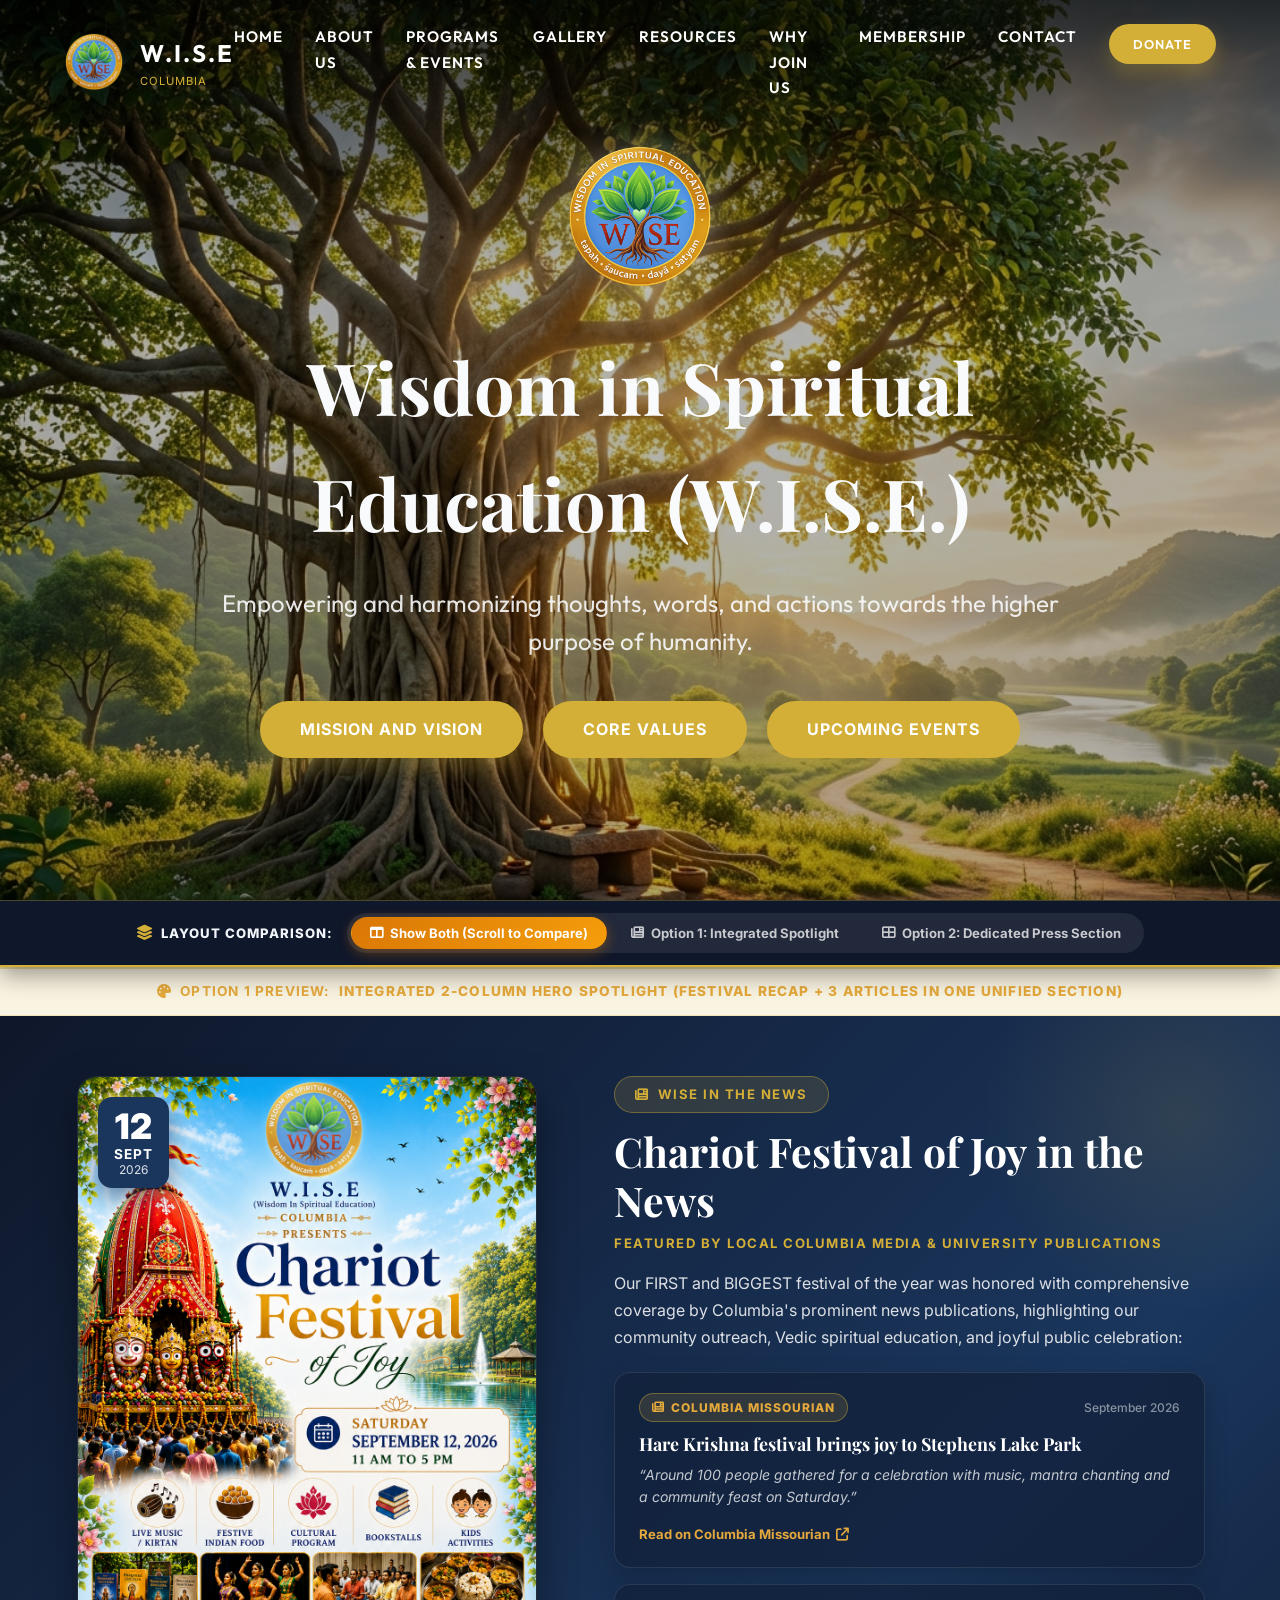
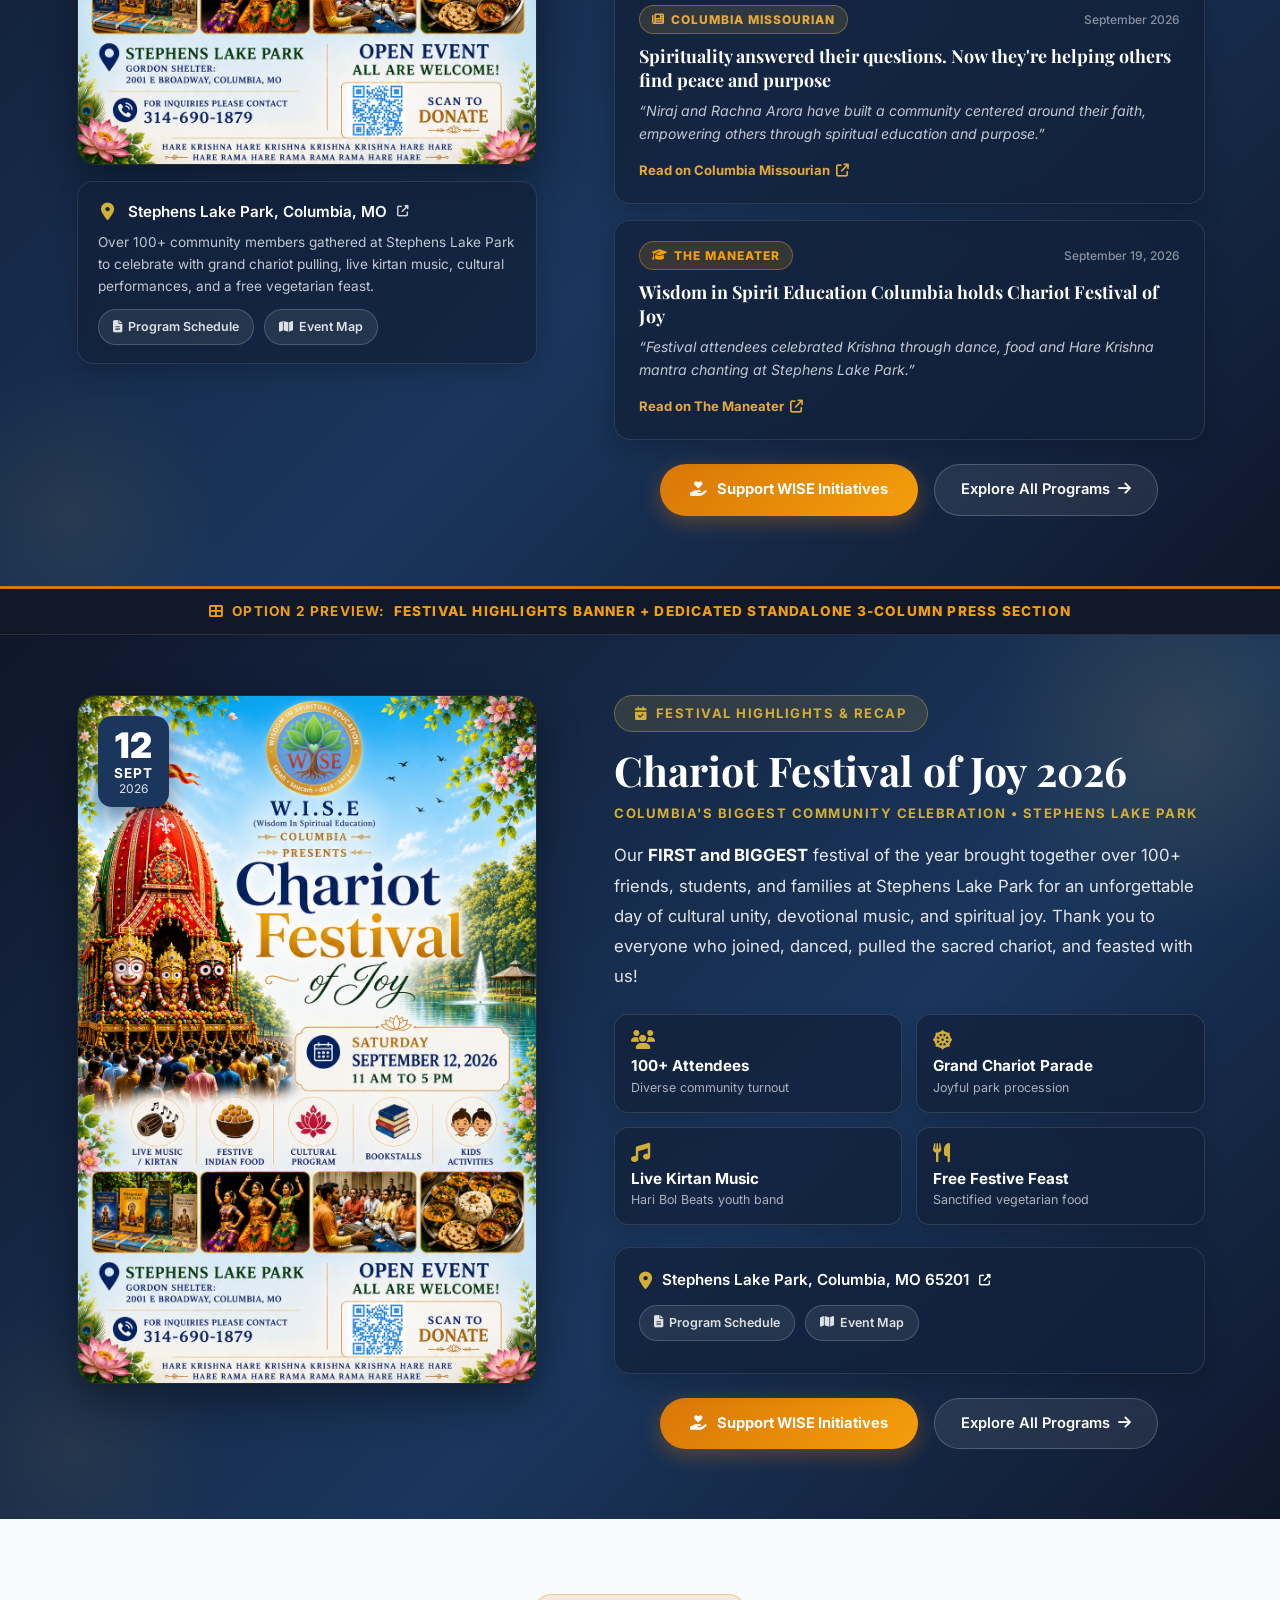
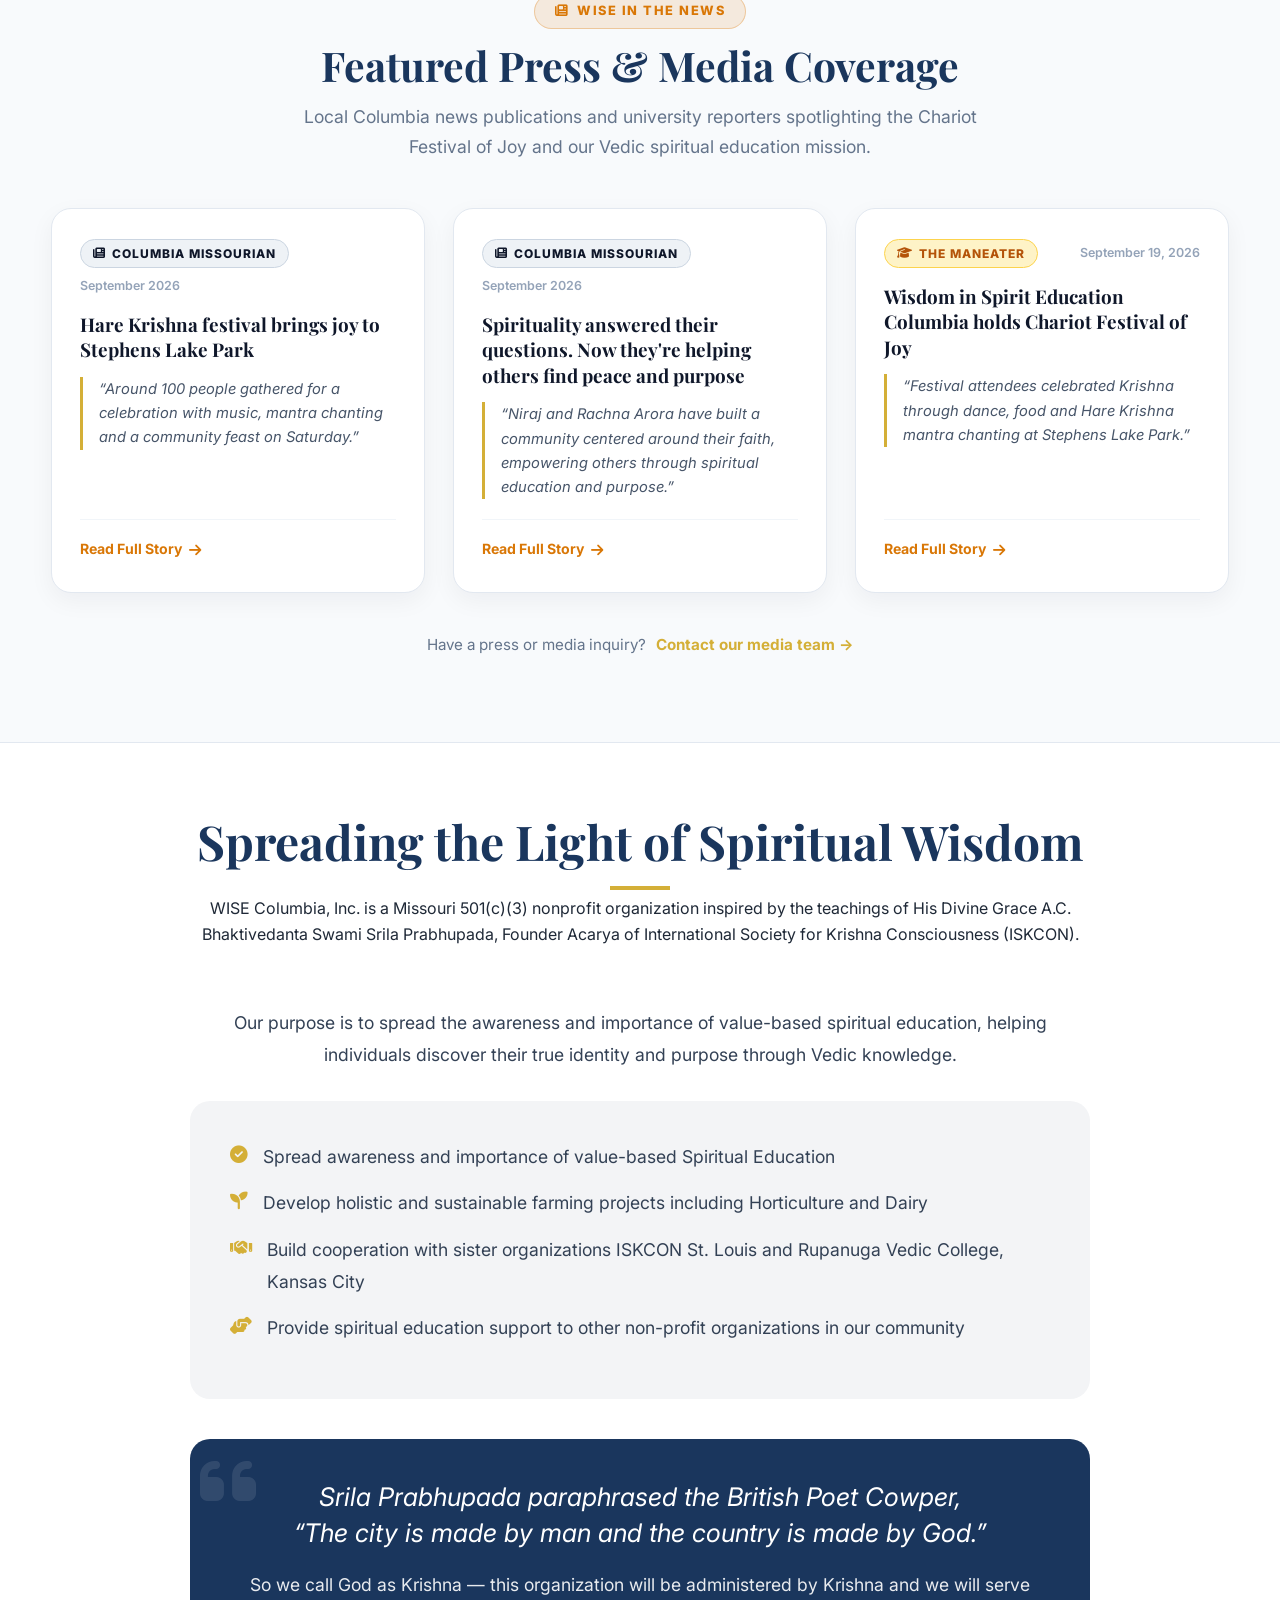
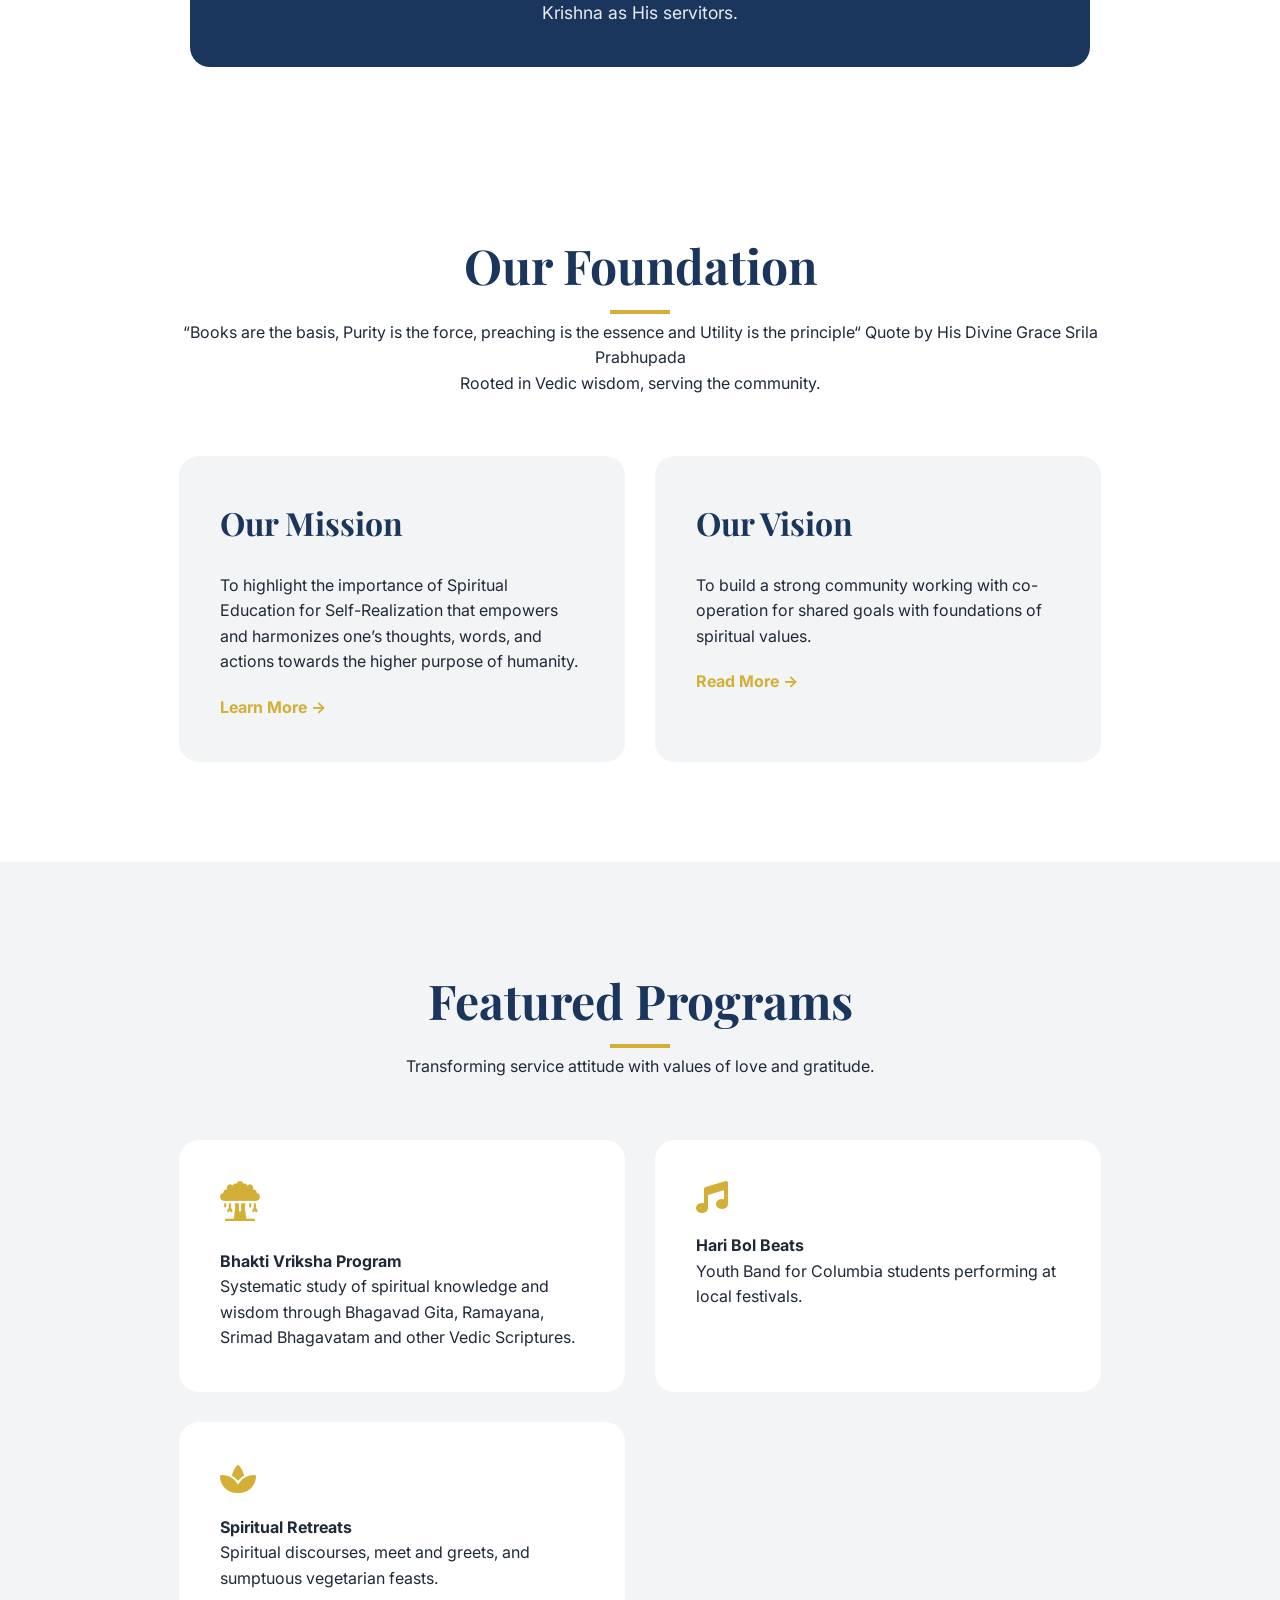
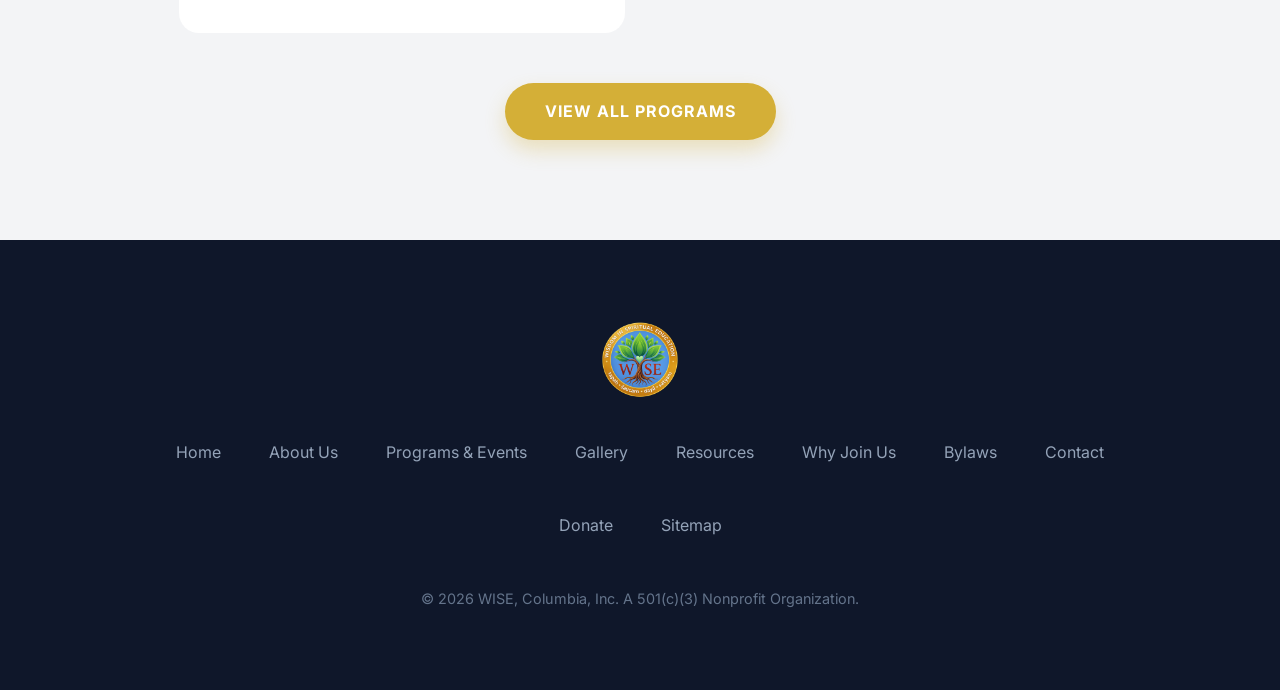
==== commit 86b7d7c4: "Add Option 2 layout and comparison switcher to compare Option 1 vs Option 2" ====
--- a/index.html
+++ b/index.html
@@ -68,142 +68,375 @@
         </div>
     </section>
 
-    <!-- ===== CHARIOT FESTIVAL OF JOY — EVENT SECTION ===== -->
-    <section id="cfoj-spotlight" style="background:linear-gradient(135deg,#0F172A 0%,#1A365D 60%,#0F172A 100%);position:relative;overflow:hidden;padding:50px 4% 60px 4%;">
-        <div style="position:absolute;top:-100px;right:-100px;width:400px;height:400px;background:radial-gradient(circle,rgba(212,175,55,0.12) 0%,transparent 70%);border-radius:50%;pointer-events:none;"></div>
-        <div style="position:absolute;bottom:-80px;left:-80px;width:300px;height:300px;background:radial-gradient(circle,rgba(212,175,55,0.08) 0%,transparent 70%);border-radius:50%;pointer-events:none;"></div>
-        <div class="cfoj-main-grid" style="position:relative;z-index:1;">
-            
-            <!-- 1. HEADER BLOCK (Badge, Title, Subtitle) -->
-            <div class="cfoj-header-block">
-                <div style="margin-bottom:14px;">
-                    <span id="cfoj-badge" style="display:inline-flex;align-items:center;gap:8px;background:rgba(212,175,55,0.15);border:1px solid rgba(212,175,55,0.4);color:#D4AF37;padding:7px 20px;border-radius:50px;font-size:0.82rem;font-weight:700;letter-spacing:1.5px;text-transform:uppercase;">
-                        <i class="fas fa-newspaper" style="color:#D4AF37;"></i>
-                        WISE in the News
-                    </span>
-                </div>
-                <h2 class="font-heading cfoj-title" style="color:#fff;font-size:clamp(1.8rem,3.2vw,2.8rem);margin-bottom:8px;line-height:1.2;">Chariot Festival of Joy in the News</h2>
-                <p class="cfoj-subtitle" style="color:#D4AF37;font-weight:700;font-size:0.82rem;letter-spacing:1.5px;text-transform:uppercase;margin-bottom:0;">Featured by Local Columbia Media &amp; University Publications</p>
-            </div>
-
-            <!-- 2. FESTIVAL PHOTO & EVENT RECAP (Left Column) -->
-            <div class="cfoj-photo-col">
-                <div class="cfoj-photo-card">
-                    <img src="assets/images/chariot_festival_of_joy.jpeg" alt="Chariot Festival of Joy 2026" class="cfoj-main-img">
-                    <div class="cfoj-date-badge">
-                        <div style="font-size:2.2rem;font-weight:900;line-height:1;">12</div>
-                        <div style="font-size:0.85rem;font-weight:700;letter-spacing:1px;margin-top:4px;line-height:1;">SEPT</div>
-                        <div style="font-size:0.75rem;opacity:0.85;margin-top:2px;line-height:1;">2026</div>
-                    </div>
-                </div>
-
-                <!-- Event Details Recap Card -->
-                <div class="cfoj-recap-card">
-                    <div style="display:flex;align-items:center;gap:10px;color:#FFFFFF;font-size:0.95rem;font-weight:600;margin-bottom:8px;">
-                        <i class="fas fa-map-marker-alt" style="color:#D4AF37;font-size:1.1rem;width:20px;text-align:center;"></i>
-                        <a href="https://maps.google.com/?q=Stephens+Lake+Park,+2001+E+Broadway,+Columbia,+MO+65201" target="_blank" rel="noopener noreferrer" class="cfoj-map-link">
-                            <span>Stephens Lake Park, Columbia, MO</span>
-                            <i class="fas fa-external-link-alt" style="font-size:0.72rem;margin-left:4px;opacity:0.8;"></i>
+    <!-- ===== DESIGN COMPARISON BAR ===== -->
+    <aside id="design-comparison-bar" aria-label="Layout Comparison Selector" style="background:#0F172A;border-top:1px solid rgba(212,175,55,0.3);border-bottom:2px solid #D4AF37;padding:12px 16px;position:sticky;top:68px;z-index:900;box-shadow:0 8px 24px rgba(0,0,0,0.4);text-align:center;">
+        <div style="max-width:1150px;margin:0 auto;display:flex;align-items:center;justify-content:center;gap:14px;flex-wrap:wrap;">
+            <span style="color:#F1F5F9;font-size:0.82rem;font-weight:800;letter-spacing:1px;text-transform:uppercase;display:inline-flex;align-items:center;gap:7px;">
+                <i class="fas fa-layer-group" style="color:#D4AF37;font-size:0.95rem;"></i> Layout Comparison:
+            </span>
+            <div style="display:inline-flex;background:rgba(255,255,255,0.08);padding:4px;border-radius:50px;gap:5px;flex-wrap:wrap;justify-content:center;">
+                <button type="button" onclick="switchDesignView('both')" id="btn-view-both" class="comp-toggle-btn active">
+                    <i class="fas fa-columns"></i> Show Both (Scroll to Compare)
+                </button>
+                <button type="button" onclick="switchDesignView('opt1')" id="btn-view-opt1" class="comp-toggle-btn">
+                    <i class="fas fa-newspaper"></i> Option 1: Integrated Spotlight
+                </button>
+                <button type="button" onclick="switchDesignView('opt2')" id="btn-view-opt2" class="comp-toggle-btn">
+                    <i class="fas fa-th-large"></i> Option 2: Dedicated Press Section
+                </button>
+            </div>
+        </div>
+    </aside>
+
+    <!-- ======================================================== -->
+    <!-- [OPTION 1]: INTEGRATED 2-COLUMN HERO SPOTLIGHT           -->
+    <!-- ======================================================== -->
+    <div id="cfoj-option-1" class="design-option-wrapper">
+        <div class="option-preview-pill pill-opt1">
+            <i class="fas fa-palette"></i> <strong>OPTION 1 PREVIEW:</strong> Integrated 2-Column Hero Spotlight (Festival Recap + 3 Articles in one unified section)
+        </div>
+
+        <section id="cfoj-spotlight" style="background:linear-gradient(135deg,#0F172A 0%,#1A365D 60%,#0F172A 100%);position:relative;overflow:hidden;padding:50px 4% 60px 4%;">
+            <div style="position:absolute;top:-100px;right:-100px;width:400px;height:400px;background:radial-gradient(circle,rgba(212,175,55,0.12) 0%,transparent 70%);border-radius:50%;pointer-events:none;"></div>
+            <div style="position:absolute;bottom:-80px;left:-80px;width:300px;height:300px;background:radial-gradient(circle,rgba(212,175,55,0.08) 0%,transparent 70%);border-radius:50%;pointer-events:none;"></div>
+            <div class="cfoj-main-grid" style="position:relative;z-index:1;">
+                
+                <!-- 1. HEADER BLOCK (Badge, Title, Subtitle) -->
+                <div class="cfoj-header-block">
+                    <div style="margin-bottom:14px;">
+                        <span id="cfoj-badge" style="display:inline-flex;align-items:center;gap:8px;background:rgba(212,175,55,0.15);border:1px solid rgba(212,175,55,0.4);color:#D4AF37;padding:7px 20px;border-radius:50px;font-size:0.82rem;font-weight:700;letter-spacing:1.5px;text-transform:uppercase;">
+                            <i class="fas fa-newspaper" style="color:#D4AF37;"></i>
+                            WISE in the News
+                        </span>
+                    </div>
+                    <h2 class="font-heading cfoj-title" style="color:#fff;font-size:clamp(1.8rem,3.2vw,2.8rem);margin-bottom:8px;line-height:1.2;">Chariot Festival of Joy in the News</h2>
+                    <p class="cfoj-subtitle" style="color:#D4AF37;font-weight:700;font-size:0.82rem;letter-spacing:1.5px;text-transform:uppercase;margin-bottom:0;">Featured by Local Columbia Media &amp; University Publications</p>
+                </div>
+
+                <!-- 2. FESTIVAL PHOTO & EVENT RECAP (Left Column) -->
+                <div class="cfoj-photo-col">
+                    <div class="cfoj-photo-card">
+                        <img src="assets/images/chariot_festival_of_joy.jpeg" alt="Chariot Festival of Joy 2026" class="cfoj-main-img">
+                        <div class="cfoj-date-badge">
+                            <div style="font-size:2.2rem;font-weight:900;line-height:1;">12</div>
+                            <div style="font-size:0.85rem;font-weight:700;letter-spacing:1px;margin-top:4px;line-height:1;">SEPT</div>
+                            <div style="font-size:0.75rem;opacity:0.85;margin-top:2px;line-height:1;">2026</div>
+                        </div>
+                    </div>
+
+                    <!-- Event Details Recap Card -->
+                    <div class="cfoj-recap-card">
+                        <div style="display:flex;align-items:center;gap:10px;color:#FFFFFF;font-size:0.95rem;font-weight:600;margin-bottom:8px;">
+                            <i class="fas fa-map-marker-alt" style="color:#D4AF37;font-size:1.1rem;width:20px;text-align:center;"></i>
+                            <a href="https://maps.google.com/?q=Stephens+Lake+Park,+2001+E+Broadway,+Columbia,+MO+65201" target="_blank" rel="noopener noreferrer" class="cfoj-map-link">
+                                <span>Stephens Lake Park, Columbia, MO</span>
+                                <i class="fas fa-external-link-alt" style="font-size:0.72rem;margin-left:4px;opacity:0.8;"></i>
+                            </a>
+                        </div>
+                        <p style="color:rgba(255,255,255,0.75);font-size:0.85rem;line-height:1.6;margin-bottom:12px;">
+                            Over 100+ community members gathered at Stephens Lake Park to celebrate with grand chariot pulling, live kirtan music, cultural performances, and a free vegetarian feast.
+                        </p>
+                        <div style="display:flex;gap:10px;flex-wrap:wrap;">
+                            <a href="assets/docs/CFOJ2026-Program-Schedule.pdf" download="CFOJ2026-Program-Schedule.pdf" class="cfoj-archive-btn">
+                                <i class="fas fa-file-alt"></i> Program Schedule
+                            </a>
+                            <a href="assets/docs/CFOJ2026-Event-Map.pdf" download="CFOJ2026-Event-Map.pdf" class="cfoj-archive-btn">
+                                <i class="fas fa-map"></i> Event Map
+                            </a>
+                        </div>
+                    </div>
+                </div>
+
+                <!-- 3. PRESS ARTICLES & MEDIA COVERAGE (Right Column) -->
+                <div class="cfoj-body-col">
+                    <p style="color:rgba(255,255,255,0.85);font-size:1rem;line-height:1.7;margin-bottom:20px;">
+                        Our FIRST and BIGGEST festival of the year was honored with comprehensive coverage by Columbia's prominent news publications, highlighting our community outreach, Vedic spiritual education, and joyful public celebration:
+                    </p>
+
+                    <!-- 3 Press Cards -->
+                    <div class="cfoj-press-grid">
+                        <!-- Article 1: Columbia Missourian -->
+                        <article class="cfoj-article-card">
+                            <div class="cfoj-card-top">
+                                <span class="cfoj-press-tag missourian-tag">
+                                    <i class="fas fa-newspaper"></i> Columbia Missourian
+                                </span>
+                                <span class="cfoj-press-date">September 2026</span>
+                            </div>
+                            <h3 class="cfoj-article-title">
+                                <a href="https://www.columbiamissourian.com/news/local/hare-krishna-festival-brings-joy-to-stephens-lake-park/article_e34a7d33-f8fd-4b86-8322-88757ebf60e6.html" target="_blank" rel="noopener noreferrer">
+                                    Hare Krishna festival brings joy to Stephens Lake Park
+                                </a>
+                            </h3>
+                            <p class="cfoj-article-quote">
+                                &ldquo;Around 100 people gathered for a celebration with music, mantra chanting and a community feast on Saturday.&rdquo;
+                            </p>
+                            <a href="https://www.columbiamissourian.com/news/local/hare-krishna-festival-brings-joy-to-stephens-lake-park/article_e34a7d33-f8fd-4b86-8322-88757ebf60e6.html" target="_blank" rel="noopener noreferrer" class="cfoj-article-link">
+                                Read on Columbia Missourian <i class="fas fa-arrow-up-right-from-square"></i>
+                            </a>
+                        </article>
+
+                        <!-- Article 2: Columbia Missourian (Feature Story) -->
+                        <article class="cfoj-article-card">
+                            <div class="cfoj-card-top">
+                                <span class="cfoj-press-tag missourian-tag">
+                                    <i class="fas fa-newspaper"></i> Columbia Missourian
+                                </span>
+                                <span class="cfoj-press-date">September 2026</span>
+                            </div>
+                            <h3 class="cfoj-article-title">
+                                <a href="https://www.columbiamissourian.com/news/local/spirituality-answered-their-questions-now-theyre-helping-others-find-peace-and-purpose/article_1ec4e363-ea26-4338-bef3-90b598fc51d8.html" target="_blank" rel="noopener noreferrer">
+                                    Spirituality answered their questions. Now they're helping others find peace and purpose
+                                </a>
+                            </h3>
+                            <p class="cfoj-article-quote">
+                                &ldquo;Niraj and Rachna Arora have built a community centered around their faith, empowering others through spiritual education and purpose.&rdquo;
+                            </p>
+                            <a href="https://www.columbiamissourian.com/news/local/spirituality-answered-their-questions-now-theyre-helping-others-find-peace-and-purpose/article_1ec4e363-ea26-4338-bef3-90b598fc51d8.html" target="_blank" rel="noopener noreferrer" class="cfoj-article-link">
+                                Read on Columbia Missourian <i class="fas fa-arrow-up-right-from-square"></i>
+                            </a>
+                        </article>
+
+                        <!-- Article 3: The Maneater -->
+                        <article class="cfoj-article-card">
+                            <div class="cfoj-card-top">
+                                <span class="cfoj-press-tag maneater-tag">
+                                    <i class="fas fa-graduation-cap"></i> The Maneater
+                                </span>
+                                <span class="cfoj-press-date">September 19, 2026</span>
+                            </div>
+                            <h3 class="cfoj-article-title">
+                                <a href="https://themaneater.com/136648/news/wisdom-in-spirit-education-columbia-holds-chariot-festival-of-joy/" target="_blank" rel="noopener noreferrer">
+                                    Wisdom in Spirit Education Columbia holds Chariot Festival of Joy
+                                </a>
+                            </h3>
+                            <p class="cfoj-article-quote">
+                                &ldquo;Festival attendees celebrated Krishna through dance, food and Hare Krishna mantra chanting at Stephens Lake Park.&rdquo;
+                            </p>
+                            <a href="https://themaneater.com/136648/news/wisdom-in-spirit-education-columbia-holds-chariot-festival-of-joy/" target="_blank" rel="noopener noreferrer" class="cfoj-article-link">
+                                Read on The Maneater <i class="fas fa-arrow-up-right-from-square"></i>
+                            </a>
+                        </article>
+                    </div>
+
+                    <!-- Action Buttons (Centered) -->
+                    <div style="display:flex;justify-content:center;gap:16px;margin-top:24px;flex-wrap:wrap;">
+                        <a href="donate.html" style="display:inline-flex;align-items:center;justify-content:center;gap:10px;background:linear-gradient(135deg,#D97706,#F59E0B);color:white;padding:13px 30px;border-radius:50px;font-weight:700;font-size:0.92rem;text-decoration:none;box-shadow:0 6px 20px rgba(217,119,6,0.35);transition:transform 0.2s ease,box-shadow 0.2s ease;text-align:center;">
+                            <i class="fas fa-hand-holding-heart"></i> Support WISE Initiatives
                         </a>
-                    </div>
-                    <p style="color:rgba(255,255,255,0.75);font-size:0.85rem;line-height:1.6;margin-bottom:12px;">
-                        Over 100+ community members gathered at Stephens Lake Park to celebrate with grand chariot pulling, live kirtan music, cultural performances, and a free vegetarian feast.
+                        <a href="programs.html" style="display:inline-flex;align-items:center;justify-content:center;gap:8px;background:rgba(255,255,255,0.08);border:1px solid rgba(255,255,255,0.2);color:white;padding:13px 26px;border-radius:50px;font-weight:600;font-size:0.92rem;text-decoration:none;transition:background 0.2s ease;">
+                            Explore All Programs <i class="fas fa-arrow-right"></i>
+                        </a>
+                    </div>
+                </div>
+            </div>
+        </section>
+    </div>
+
+    <!-- ======================================================== -->
+    <!-- [OPTION 2]: FESTIVAL RECAP + DEDICATED 3-COLUMN PRESS    -->
+    <!-- ======================================================== -->
+    <div id="cfoj-option-2-wrapper" class="design-option-wrapper">
+        <div class="option-preview-pill pill-opt2">
+            <i class="fas fa-th-large"></i> <strong>OPTION 2 PREVIEW:</strong> Festival Highlights Banner + Dedicated Standalone 3-Column Press Section
+        </div>
+
+        <!-- 2A. FESTIVAL CELEBRATION RECAP BANNER -->
+        <section id="cfoj-spotlight-opt2" style="background:linear-gradient(135deg,#0F172A 0%,#1A365D 60%,#0F172A 100%);position:relative;overflow:hidden;padding:50px 4% 60px 4%;">
+            <div style="position:absolute;top:-100px;right:-100px;width:400px;height:400px;background:radial-gradient(circle,rgba(212,175,55,0.12) 0%,transparent 70%);border-radius:50%;pointer-events:none;"></div>
+            <div style="position:absolute;bottom:-80px;left:-80px;width:300px;height:300px;background:radial-gradient(circle,rgba(212,175,55,0.08) 0%,transparent 70%);border-radius:50%;pointer-events:none;"></div>
+            <div class="cfoj-main-grid" style="position:relative;z-index:1;">
+                
+                <!-- Header Block -->
+                <div class="cfoj-header-block">
+                    <div style="margin-bottom:14px;">
+                        <span style="display:inline-flex;align-items:center;gap:8px;background:rgba(212,175,55,0.15);border:1px solid rgba(212,175,55,0.4);color:#D4AF37;padding:7px 20px;border-radius:50px;font-size:0.82rem;font-weight:700;letter-spacing:1.5px;text-transform:uppercase;">
+                            <i class="fas fa-calendar-check" style="color:#D4AF37;"></i>
+                            Festival Highlights &amp; Recap
+                        </span>
+                    </div>
+                    <h2 class="font-heading cfoj-title" style="color:#fff;font-size:clamp(1.8rem,3.2vw,2.8rem);margin-bottom:8px;line-height:1.2;">Chariot Festival of Joy 2026</h2>
+                    <p class="cfoj-subtitle" style="color:#D4AF37;font-weight:700;font-size:0.82rem;letter-spacing:1.5px;text-transform:uppercase;margin-bottom:0;">Columbia's Biggest Community Celebration &bull; Stephens Lake Park</p>
+                </div>
+
+                <!-- Photo Column -->
+                <div class="cfoj-photo-col">
+                    <div class="cfoj-photo-card">
+                        <img src="assets/images/chariot_festival_of_joy.jpeg" alt="Chariot Festival of Joy 2026" class="cfoj-main-img">
+                        <div class="cfoj-date-badge">
+                            <div style="font-size:2.2rem;font-weight:900;line-height:1;">12</div>
+                            <div style="font-size:0.85rem;font-weight:700;letter-spacing:1px;margin-top:4px;line-height:1;">SEPT</div>
+                            <div style="font-size:0.75rem;opacity:0.85;margin-top:2px;line-height:1;">2026</div>
+                        </div>
+                    </div>
+                </div>
+
+                <!-- Content & Highlights Column -->
+                <div class="cfoj-body-col">
+                    <p style="color:rgba(255,255,255,0.88);font-size:1.05rem;line-height:1.8;margin-bottom:22px;">
+                        Our <strong style="color:#fff;">FIRST and BIGGEST</strong> festival of the year brought together over 100+ friends, students, and families at Stephens Lake Park for an unforgettable day of cultural unity, devotional music, and spiritual joy. Thank you to everyone who joined, danced, pulled the sacred chariot, and feasted with us!
                     </p>
-                    <div style="display:flex;gap:10px;flex-wrap:wrap;">
-                        <a href="assets/docs/CFOJ2026-Program-Schedule.pdf" download="CFOJ2026-Program-Schedule.pdf" class="cfoj-archive-btn">
-                            <i class="fas fa-file-alt"></i> Program Schedule
+
+                    <!-- 4 Highlights Stat Boxes -->
+                    <div class="cfoj-opt2-stat-grid">
+                        <div class="cfoj-opt2-stat-box">
+                            <i class="fas fa-users cfoj-opt2-stat-icon"></i>
+                            <div class="cfoj-opt2-stat-title">100+ Attendees</div>
+                            <div class="cfoj-opt2-stat-sub">Diverse community turnout</div>
+                        </div>
+                        <div class="cfoj-opt2-stat-box">
+                            <i class="fas fa-dharmachakra cfoj-opt2-stat-icon"></i>
+                            <div class="cfoj-opt2-stat-title">Grand Chariot Parade</div>
+                            <div class="cfoj-opt2-stat-sub">Joyful park procession</div>
+                        </div>
+                        <div class="cfoj-opt2-stat-box">
+                            <i class="fas fa-music cfoj-opt2-stat-icon"></i>
+                            <div class="cfoj-opt2-stat-title">Live Kirtan Music</div>
+                            <div class="cfoj-opt2-stat-sub">Hari Bol Beats youth band</div>
+                        </div>
+                        <div class="cfoj-opt2-stat-box">
+                            <i class="fas fa-utensils cfoj-opt2-stat-icon"></i>
+                            <div class="cfoj-opt2-stat-title">Free Festive Feast</div>
+                            <div class="cfoj-opt2-stat-sub">Sanctified vegetarian food</div>
+                        </div>
+                    </div>
+
+                    <!-- Event Resources & Location Box -->
+                    <div class="cfoj-recap-card" style="max-width:100%;margin-top:20px;padding:20px 24px;">
+                        <div style="display:flex;align-items:center;justify-content:space-between;flex-wrap:wrap;gap:12px;margin-bottom:12px;">
+                            <div style="display:flex;align-items:center;gap:10px;color:#FFFFFF;font-size:0.95rem;font-weight:600;">
+                                <i class="fas fa-map-marker-alt" style="color:#D4AF37;font-size:1.1rem;"></i>
+                                <a href="https://maps.google.com/?q=Stephens+Lake+Park,+2001+E+Broadway,+Columbia,+MO+65201" target="_blank" rel="noopener noreferrer" class="cfoj-map-link">
+                                    <span>Stephens Lake Park, Columbia, MO 65201</span>
+                                    <i class="fas fa-external-link-alt" style="font-size:0.72rem;margin-left:4px;"></i>
+                                </a>
+                            </div>
+                            <div style="display:flex;gap:10px;flex-wrap:wrap;">
+                                <a href="assets/docs/CFOJ2026-Program-Schedule.pdf" download="CFOJ2026-Program-Schedule.pdf" class="cfoj-archive-btn">
+                                    <i class="fas fa-file-alt"></i> Program Schedule
+                                </a>
+                                <a href="assets/docs/CFOJ2026-Event-Map.pdf" download="CFOJ2026-Event-Map.pdf" class="cfoj-archive-btn">
+                                    <i class="fas fa-map"></i> Event Map
+                                </a>
+                            </div>
+                        </div>
+                    </div>
+
+                    <!-- Action Buttons -->
+                    <div style="display:flex;justify-content:center;gap:16px;margin-top:24px;flex-wrap:wrap;">
+                        <a href="donate.html" style="display:inline-flex;align-items:center;justify-content:center;gap:10px;background:linear-gradient(135deg,#D97706,#F59E0B);color:white;padding:13px 30px;border-radius:50px;font-weight:700;font-size:0.92rem;text-decoration:none;box-shadow:0 6px 20px rgba(217,119,6,0.35);transition:transform 0.2s ease,box-shadow 0.2s ease;">
+                            <i class="fas fa-hand-holding-heart"></i> Support WISE Initiatives
                         </a>
-                        <a href="assets/docs/CFOJ2026-Event-Map.pdf" download="CFOJ2026-Event-Map.pdf" class="cfoj-archive-btn">
-                            <i class="fas fa-map"></i> Event Map
+                        <a href="programs.html" style="display:inline-flex;align-items:center;justify-content:center;gap:8px;background:rgba(255,255,255,0.08);border:1px solid rgba(255,255,255,0.2);color:white;padding:13px 26px;border-radius:50px;font-weight:600;font-size:0.92rem;text-decoration:none;">
+                            Explore All Programs <i class="fas fa-arrow-right"></i>
                         </a>
                     </div>
                 </div>
             </div>
-
-            <!-- 3. PRESS ARTICLES & MEDIA COVERAGE (Right Column) -->
-            <div class="cfoj-body-col">
-                <p style="color:rgba(255,255,255,0.85);font-size:1rem;line-height:1.7;margin-bottom:20px;">
-                    Our FIRST and BIGGEST festival of the year was honored with comprehensive coverage by Columbia's prominent news publications, highlighting our community outreach, Vedic spiritual education, and joyful public celebration:
-                </p>
-
-                <!-- 3 Press Cards -->
-                <div class="cfoj-press-grid">
-                    <!-- Article 1: Columbia Missourian -->
-                    <article class="cfoj-article-card">
-                        <div class="cfoj-card-top">
-                            <span class="cfoj-press-tag missourian-tag">
-                                <i class="fas fa-newspaper"></i> Columbia Missourian
-                            </span>
-                            <span class="cfoj-press-date">September 2026</span>
-                        </div>
-                        <h3 class="cfoj-article-title">
-                            <a href="https://www.columbiamissourian.com/news/local/hare-krishna-festival-brings-joy-to-stephens-lake-park/article_e34a7d33-f8fd-4b86-8322-88757ebf60e6.html" target="_blank" rel="noopener noreferrer">
-                                Hare Krishna festival brings joy to Stephens Lake Park
+        </section>
+
+        <!-- 2B. DEDICATED STANDALONE 3-COLUMN PRESS SECTION -->
+        <section id="wise-press-section" style="background:#F8FAFC;padding:75px 4% 85px 4%;position:relative;border-bottom:1px solid #E2E8F0;">
+            <div class="press-sec-container">
+                <!-- Section Header -->
+                <div class="press-sec-header">
+                    <div style="margin-bottom:12px;">
+                        <span style="display:inline-flex;align-items:center;gap:8px;background:rgba(217,119,6,0.12);border:1px solid rgba(217,119,6,0.3);color:#D97706;padding:6px 20px;border-radius:50px;font-size:0.8rem;font-weight:800;letter-spacing:1.5px;text-transform:uppercase;">
+                            <i class="fas fa-newspaper"></i> WISE in the News
+                        </span>
+                    </div>
+                    <h2 class="font-heading" style="color:var(--secondary);font-size:clamp(2rem,3.2vw,2.9rem);margin-bottom:12px;line-height:1.2;">Featured Press &amp; Media Coverage</h2>
+                    <p style="color:#64748B;font-size:1.1rem;line-height:1.7;margin:0 auto;max-width:720px;">
+                        Local Columbia news publications and university reporters spotlighting the Chariot Festival of Joy and our Vedic spiritual education mission.
+                    </p>
+                </div>
+
+                <!-- 3-Column Editorial Grid -->
+                <div class="press-standalone-grid">
+                    <!-- Article Card 1 -->
+                    <article class="press-standalone-card">
+                        <div>
+                            <div class="press-standalone-top">
+                                <span class="cfoj-press-tag missourian-tag-light">
+                                    <i class="fas fa-newspaper"></i> Columbia Missourian
+                                </span>
+                                <span class="press-standalone-date">September 2026</span>
+                            </div>
+                            <h3 class="press-standalone-title">
+                                <a href="https://www.columbiamissourian.com/news/local/hare-krishna-festival-brings-joy-to-stephens-lake-park/article_e34a7d33-f8fd-4b86-8322-88757ebf60e6.html" target="_blank" rel="noopener noreferrer">
+                                    Hare Krishna festival brings joy to Stephens Lake Park
+                                </a>
+                            </h3>
+                            <blockquote class="press-standalone-quote">
+                                &ldquo;Around 100 people gathered for a celebration with music, mantra chanting and a community feast on Saturday.&rdquo;
+                            </blockquote>
+                        </div>
+                        <div class="press-standalone-footer">
+                            <a href="https://www.columbiamissourian.com/news/local/hare-krishna-festival-brings-joy-to-stephens-lake-park/article_e34a7d33-f8fd-4b86-8322-88757ebf60e6.html" target="_blank" rel="noopener noreferrer" class="press-standalone-btn">
+                                <span>Read Full Story</span> <i class="fas fa-arrow-right"></i>
                             </a>
-                        </h3>
-                        <p class="cfoj-article-quote">
-                            &ldquo;Around 100 people gathered for a celebration with music, mantra chanting and a community feast on Saturday.&rdquo;
-                        </p>
-                        <a href="https://www.columbiamissourian.com/news/local/hare-krishna-festival-brings-joy-to-stephens-lake-park/article_e34a7d33-f8fd-4b86-8322-88757ebf60e6.html" target="_blank" rel="noopener noreferrer" class="cfoj-article-link">
-                            Read on Columbia Missourian <i class="fas fa-arrow-up-right-from-square"></i>
-                        </a>
+                        </div>
                     </article>
 
-                    <!-- Article 2: Columbia Missourian (Feature Story) -->
-                    <article class="cfoj-article-card">
-                        <div class="cfoj-card-top">
-                            <span class="cfoj-press-tag missourian-tag">
-                                <i class="fas fa-newspaper"></i> Columbia Missourian
-                            </span>
-                            <span class="cfoj-press-date">September 2026</span>
-                        </div>
-                        <h3 class="cfoj-article-title">
-                            <a href="https://www.columbiamissourian.com/news/local/spirituality-answered-their-questions-now-theyre-helping-others-find-peace-and-purpose/article_1ec4e363-ea26-4338-bef3-90b598fc51d8.html" target="_blank" rel="noopener noreferrer">
-                                Spirituality answered their questions. Now they're helping others find peace and purpose
+                    <!-- Article Card 2 -->
+                    <article class="press-standalone-card">
+                        <div>
+                            <div class="press-standalone-top">
+                                <span class="cfoj-press-tag missourian-tag-light">
+                                    <i class="fas fa-newspaper"></i> Columbia Missourian
+                                </span>
+                                <span class="press-standalone-date">September 2026</span>
+                            </div>
+                            <h3 class="press-standalone-title">
+                                <a href="https://www.columbiamissourian.com/news/local/spirituality-answered-their-questions-now-theyre-helping-others-find-peace-and-purpose/article_1ec4e363-ea26-4338-bef3-90b598fc51d8.html" target="_blank" rel="noopener noreferrer">
+                                    Spirituality answered their questions. Now they're helping others find peace and purpose
+                                </a>
+                            </h3>
+                            <blockquote class="press-standalone-quote">
+                                &ldquo;Niraj and Rachna Arora have built a community centered around their faith, empowering others through spiritual education and purpose.&rdquo;
+                            </blockquote>
+                        </div>
+                        <div class="press-standalone-footer">
+                            <a href="https://www.columbiamissourian.com/news/local/spirituality-answered-their-questions-now-theyre-helping-others-find-peace-and-purpose/article_1ec4e363-ea26-4338-bef3-90b598fc51d8.html" target="_blank" rel="noopener noreferrer" class="press-standalone-btn">
+                                <span>Read Full Story</span> <i class="fas fa-arrow-right"></i>
                             </a>
-                        </h3>
-                        <p class="cfoj-article-quote">
-                            &ldquo;Niraj and Rachna Arora have built a community centered around their faith, empowering others through spiritual education and purpose.&rdquo;
-                        </p>
-                        <a href="https://www.columbiamissourian.com/news/local/spirituality-answered-their-questions-now-theyre-helping-others-find-peace-and-purpose/article_1ec4e363-ea26-4338-bef3-90b598fc51d8.html" target="_blank" rel="noopener noreferrer" class="cfoj-article-link">
-                            Read on Columbia Missourian <i class="fas fa-arrow-up-right-from-square"></i>
-                        </a>
+                        </div>
                     </article>
 
-                    <!-- Article 3: The Maneater -->
-                    <article class="cfoj-article-card">
-                        <div class="cfoj-card-top">
-                            <span class="cfoj-press-tag maneater-tag">
-                                <i class="fas fa-graduation-cap"></i> The Maneater
-                            </span>
-                            <span class="cfoj-press-date">September 19, 2026</span>
-                        </div>
-                        <h3 class="cfoj-article-title">
-                            <a href="https://themaneater.com/136648/news/wisdom-in-spirit-education-columbia-holds-chariot-festival-of-joy/" target="_blank" rel="noopener noreferrer">
-                                Wisdom in Spirit Education Columbia holds Chariot Festival of Joy
+                    <!-- Article Card 3 -->
+                    <article class="press-standalone-card">
+                        <div>
+                            <div class="press-standalone-top">
+                                <span class="cfoj-press-tag maneater-tag-light">
+                                    <i class="fas fa-graduation-cap"></i> The Maneater
+                                </span>
+                                <span class="press-standalone-date">September 19, 2026</span>
+                            </div>
+                            <h3 class="press-standalone-title">
+                                <a href="https://themaneater.com/136648/news/wisdom-in-spirit-education-columbia-holds-chariot-festival-of-joy/" target="_blank" rel="noopener noreferrer">
+                                    Wisdom in Spirit Education Columbia holds Chariot Festival of Joy
+                                </a>
+                            </h3>
+                            <blockquote class="press-standalone-quote">
+                                &ldquo;Festival attendees celebrated Krishna through dance, food and Hare Krishna mantra chanting at Stephens Lake Park.&rdquo;
+                            </blockquote>
+                        </div>
+                        <div class="press-standalone-footer">
+                            <a href="https://themaneater.com/136648/news/wisdom-in-spirit-education-columbia-holds-chariot-festival-of-joy/" target="_blank" rel="noopener noreferrer" class="press-standalone-btn">
+                                <span>Read Full Story</span> <i class="fas fa-arrow-right"></i>
                             </a>
-                        </h3>
-                        <p class="cfoj-article-quote">
-                            &ldquo;Festival attendees celebrated Krishna through dance, food and Hare Krishna mantra chanting at Stephens Lake Park.&rdquo;
-                        </p>
-                        <a href="https://themaneater.com/136648/news/wisdom-in-spirit-education-columbia-holds-chariot-festival-of-joy/" target="_blank" rel="noopener noreferrer" class="cfoj-article-link">
-                            Read on The Maneater <i class="fas fa-arrow-up-right-from-square"></i>
-                        </a>
+                        </div>
                     </article>
                 </div>
 
-                <!-- Action Buttons (Centered) -->
-                <div style="display:flex;justify-content:center;gap:16px;margin-top:24px;flex-wrap:wrap;">
-                    <a href="donate.html" style="display:inline-flex;align-items:center;justify-content:center;gap:10px;background:linear-gradient(135deg,#D97706,#F59E0B);color:white;padding:13px 30px;border-radius:50px;font-weight:700;font-size:0.92rem;text-decoration:none;box-shadow:0 6px 20px rgba(217,119,6,0.35);transition:transform 0.2s ease,box-shadow 0.2s ease;text-align:center;">
-                        <i class="fas fa-hand-holding-heart"></i> Support WISE Initiatives
-                    </a>
-                    <a href="programs.html" style="display:inline-flex;align-items:center;justify-content:center;gap:8px;background:rgba(255,255,255,0.08);border:1px solid rgba(255,255,255,0.2);color:white;padding:13px 26px;border-radius:50px;font-weight:600;font-size:0.92rem;text-decoration:none;transition:background 0.2s ease;">
-                        Explore All Programs <i class="fas fa-arrow-right"></i>
-                    </a>
-                </div>
-            </div>
-        </div>
-    </section>
+                <!-- Press Inquiries Note -->
+                <div style="text-align:center;margin-top:40px;color:#64748B;font-size:0.95rem;">
+                    <span>Have a press or media inquiry?</span>
+                    <a href="contact.html" style="color:var(--primary);font-weight:700;margin-left:6px;text-decoration:none;">Contact our media team &rarr;</a>
+                </div>
+            </div>
+        </section>
+    </div>
 
     <style>
         /* Layout Grid & Spacing */
@@ -405,9 +638,215 @@
             text-decoration: underline;
         }
 
+        /* Comparison Switcher & Preview Banners */
+        .comp-toggle-btn {
+            background: transparent;
+            border: 1px solid transparent;
+            color: rgba(255, 255, 255, 0.75);
+            padding: 7px 18px;
+            border-radius: 50px;
+            font-size: 0.82rem;
+            font-weight: 700;
+            cursor: pointer;
+            transition: all 0.2s ease;
+            display: inline-flex;
+            align-items: center;
+            gap: 7px;
+            font-family: inherit;
+        }
+        .comp-toggle-btn:hover {
+            color: #ffffff;
+            background: rgba(255, 255, 255, 0.14);
+        }
+        .comp-toggle-btn.active {
+            background: linear-gradient(135deg, #D97706, #F59E0B);
+            color: #ffffff;
+            box-shadow: 0 4px 14px rgba(217, 119, 6, 0.4);
+            border-color: transparent;
+        }
+        .option-preview-pill {
+            text-align: center;
+            padding: 12px 16px;
+            font-size: 0.85rem;
+            font-weight: 800;
+            letter-spacing: 1.2px;
+            text-transform: uppercase;
+            display: flex;
+            align-items: center;
+            justify-content: center;
+            gap: 8px;
+            transition: opacity 0.2s ease;
+        }
+        .pill-opt1 {
+            background: rgba(212, 175, 55, 0.15);
+            border-top: 2px solid rgba(212, 175, 55, 0.4);
+            border-bottom: 1px solid rgba(212, 175, 55, 0.25);
+            color: #E5A93C;
+        }
+        .pill-opt2 {
+            background: #111827;
+            border-top: 3px solid #D97706;
+            border-bottom: 1px solid rgba(255, 255, 255, 0.1);
+            color: #F59E0B;
+        }
+
+        /* Option 2: Festival Highlights Stat Grid */
+        .cfoj-opt2-stat-grid {
+            display: grid;
+            grid-template-columns: repeat(2, 1fr);
+            gap: 14px;
+            margin-bottom: 22px;
+        }
+        .cfoj-opt2-stat-box {
+            background: rgba(18, 32, 58, 0.75);
+            border: 1px solid rgba(255, 255, 255, 0.12);
+            border-radius: 14px;
+            padding: 14px 16px;
+            backdrop-filter: blur(8px);
+            box-shadow: 0 6px 18px rgba(0, 0, 0, 0.15);
+        }
+        .cfoj-opt2-stat-icon {
+            color: #D4AF37;
+            font-size: 1.2rem;
+            margin-bottom: 6px;
+        }
+        .cfoj-opt2-stat-title {
+            color: #FFFFFF;
+            font-weight: 700;
+            font-size: 0.95rem;
+            line-height: 1.3;
+        }
+        .cfoj-opt2-stat-sub {
+            color: rgba(255, 255, 255, 0.65);
+            font-size: 0.78rem;
+            margin-top: 2px;
+        }
+
+        /* Option 2: Standalone Press Section */
+        #wise-press-section {
+            background: #F8FAFC !important;
+            position: relative;
+        }
+        .press-sec-container {
+            max-width: 1260px;
+            margin: 0 auto;
+        }
+        .press-sec-header {
+            text-align: center;
+            max-width: 760px;
+            margin: 0 auto 46px auto;
+        }
+        .press-standalone-grid {
+            display: grid;
+            grid-template-columns: repeat(3, 1fr);
+            gap: 28px;
+            align-items: stretch;
+        }
+        .press-standalone-card {
+            background: #FFFFFF;
+            border: 1px solid #E2E8F0;
+            border-radius: 20px;
+            padding: 30px 28px;
+            display: flex;
+            flex-direction: column;
+            justify-content: space-between;
+            box-shadow: 0 8px 24px rgba(15, 23, 42, 0.05);
+            transition: transform 0.25s ease, box-shadow 0.25s ease, border-color 0.25s ease;
+            position: relative;
+            overflow: hidden;
+        }
+        .press-standalone-card::before {
+            content: '';
+            position: absolute;
+            top: 0;
+            left: 0;
+            right: 0;
+            height: 4px;
+            background: linear-gradient(90deg, #D4AF37, #D97706);
+            opacity: 0;
+            transition: opacity 0.25s ease;
+        }
+        .press-standalone-card:hover {
+            transform: translateY(-6px);
+            box-shadow: 0 16px 36px rgba(15, 23, 42, 0.1);
+            border-color: #CBD5E1;
+        }
+        .press-standalone-card:hover::before {
+            opacity: 1;
+        }
+        .press-standalone-top {
+            display: flex;
+            justify-content: space-between;
+            align-items: center;
+            margin-bottom: 16px;
+            gap: 8px;
+            flex-wrap: wrap;
+        }
+        .missourian-tag-light {
+            background: #EEF2F6;
+            border: 1px solid #CBD5E1;
+            color: #0F172A;
+            font-weight: 800;
+        }
+        .maneater-tag-light {
+            background: #FEF3C7;
+            border: 1px solid #FCD34D;
+            color: #B45309;
+            font-weight: 800;
+        }
+        .press-standalone-date {
+            font-size: 0.78rem;
+            color: #94A3B8;
+            font-weight: 600;
+        }
+        .press-standalone-title {
+            margin: 0 0 14px 0;
+            font-size: 1.18rem;
+            font-weight: 700;
+            line-height: 1.35;
+        }
+        .press-standalone-title a {
+            color: #0F172A;
+            text-decoration: none;
+            transition: color 0.2s ease;
+        }
+        .press-standalone-title a:hover {
+            color: #D97706;
+        }
+        .press-standalone-quote {
+            color: #475569;
+            font-size: 0.92rem;
+            line-height: 1.65;
+            margin: 0 0 20px 0;
+            padding-left: 16px;
+            border-left: 3px solid #D4AF37;
+            font-style: italic;
+        }
+        .press-standalone-footer {
+            margin-top: auto;
+            padding-top: 16px;
+            border-top: 1px solid #F1F5F9;
+        }
+        .press-standalone-btn {
+            display: inline-flex;
+            align-items: center;
+            gap: 7px;
+            color: #D97706;
+            font-weight: 700;
+            font-size: 0.88rem;
+            text-decoration: none;
+            transition: gap 0.2s ease, color 0.2s ease;
+        }
+        .press-standalone-btn:hover {
+            color: #B45309;
+            gap: 11px;
+            text-decoration: underline;
+        }
+
         /* Mobile Layout: Header -> Photo -> Press Cards */
         @media (max-width: 900px) {
-            #cfoj-spotlight {
+            #cfoj-spotlight,
+            #cfoj-spotlight-opt2 {
                 padding: 36px 4% 40px 4% !important;
             }
             .cfoj-main-grid {
@@ -435,6 +874,14 @@
                 order: 3;
                 padding: 0 8px 10px 8px;
             }
+            .cfoj-opt2-stat-grid {
+                grid-template-columns: 1fr 1fr;
+            }
+            .press-standalone-grid {
+                grid-template-columns: 1fr;
+                max-width: 500px;
+                margin: 0 auto;
+            }
         }
     </style>
 
@@ -583,6 +1030,51 @@
     </footer>
 
     <script src="assets/js/script.js"></script>
+    <script>
+        // Design Comparison Switcher Functionality
+        function switchDesignView(view) {
+            const opt1 = document.getElementById('cfoj-option-1');
+            const opt2 = document.getElementById('cfoj-option-2-wrapper');
+            const btnBoth = document.getElementById('btn-view-both');
+            const btnOpt1 = document.getElementById('btn-view-opt1');
+            const btnOpt2 = document.getElementById('btn-view-opt2');
+            const pills = document.querySelectorAll('.option-preview-pill');
+
+            if (!opt1 || !opt2) return;
+
+            // Update button states
+            [btnBoth, btnOpt1, btnOpt2].forEach(b => { if (b) b.classList.remove('active'); });
+
+            if (view === 'opt1') {
+                opt1.style.display = 'block';
+                opt2.style.display = 'none';
+                if (btnOpt1) btnOpt1.classList.add('active');
+                pills.forEach(p => p.style.display = 'none');
+                opt1.scrollIntoView({ behavior: 'smooth', block: 'start' });
+            } else if (view === 'opt2') {
+                opt1.style.display = 'none';
+                opt2.style.display = 'block';
+                if (btnOpt2) btnOpt2.classList.add('active');
+                pills.forEach(p => p.style.display = 'none');
+                opt2.scrollIntoView({ behavior: 'smooth', block: 'start' });
+            } else {
+                // Show Both
+                opt1.style.display = 'block';
+                opt2.style.display = 'block';
+                if (btnBoth) btnBoth.classList.add('active');
+                pills.forEach(p => p.style.display = 'flex');
+            }
+        }
+
+        // Check if URL hash specifies an option on load (e.g. index.html#opt1 or #opt2)
+        document.addEventListener('DOMContentLoaded', function() {
+            if (window.location.hash === '#opt1') {
+                switchDesignView('opt1');
+            } else if (window.location.hash === '#opt2') {
+                switchDesignView('opt2');
+            }
+        });
+    </script>
 </body>
 
 </html>
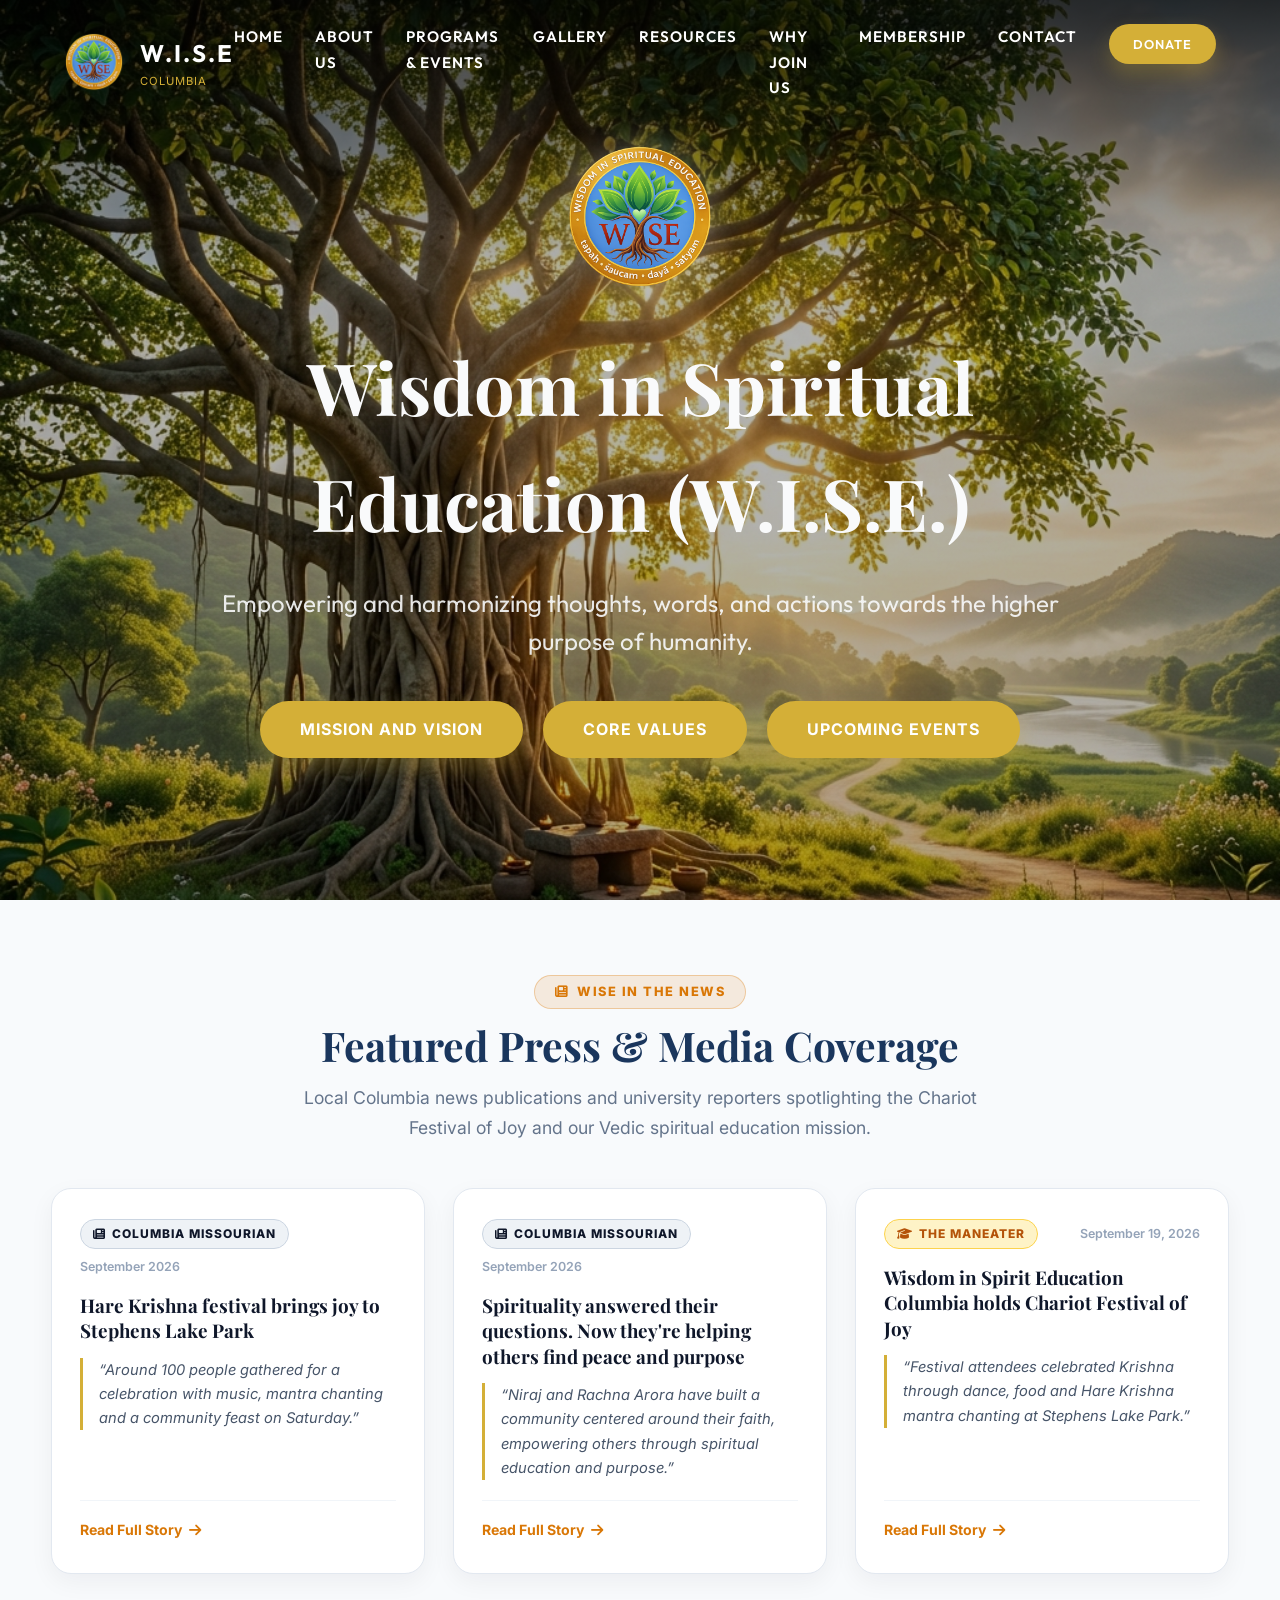
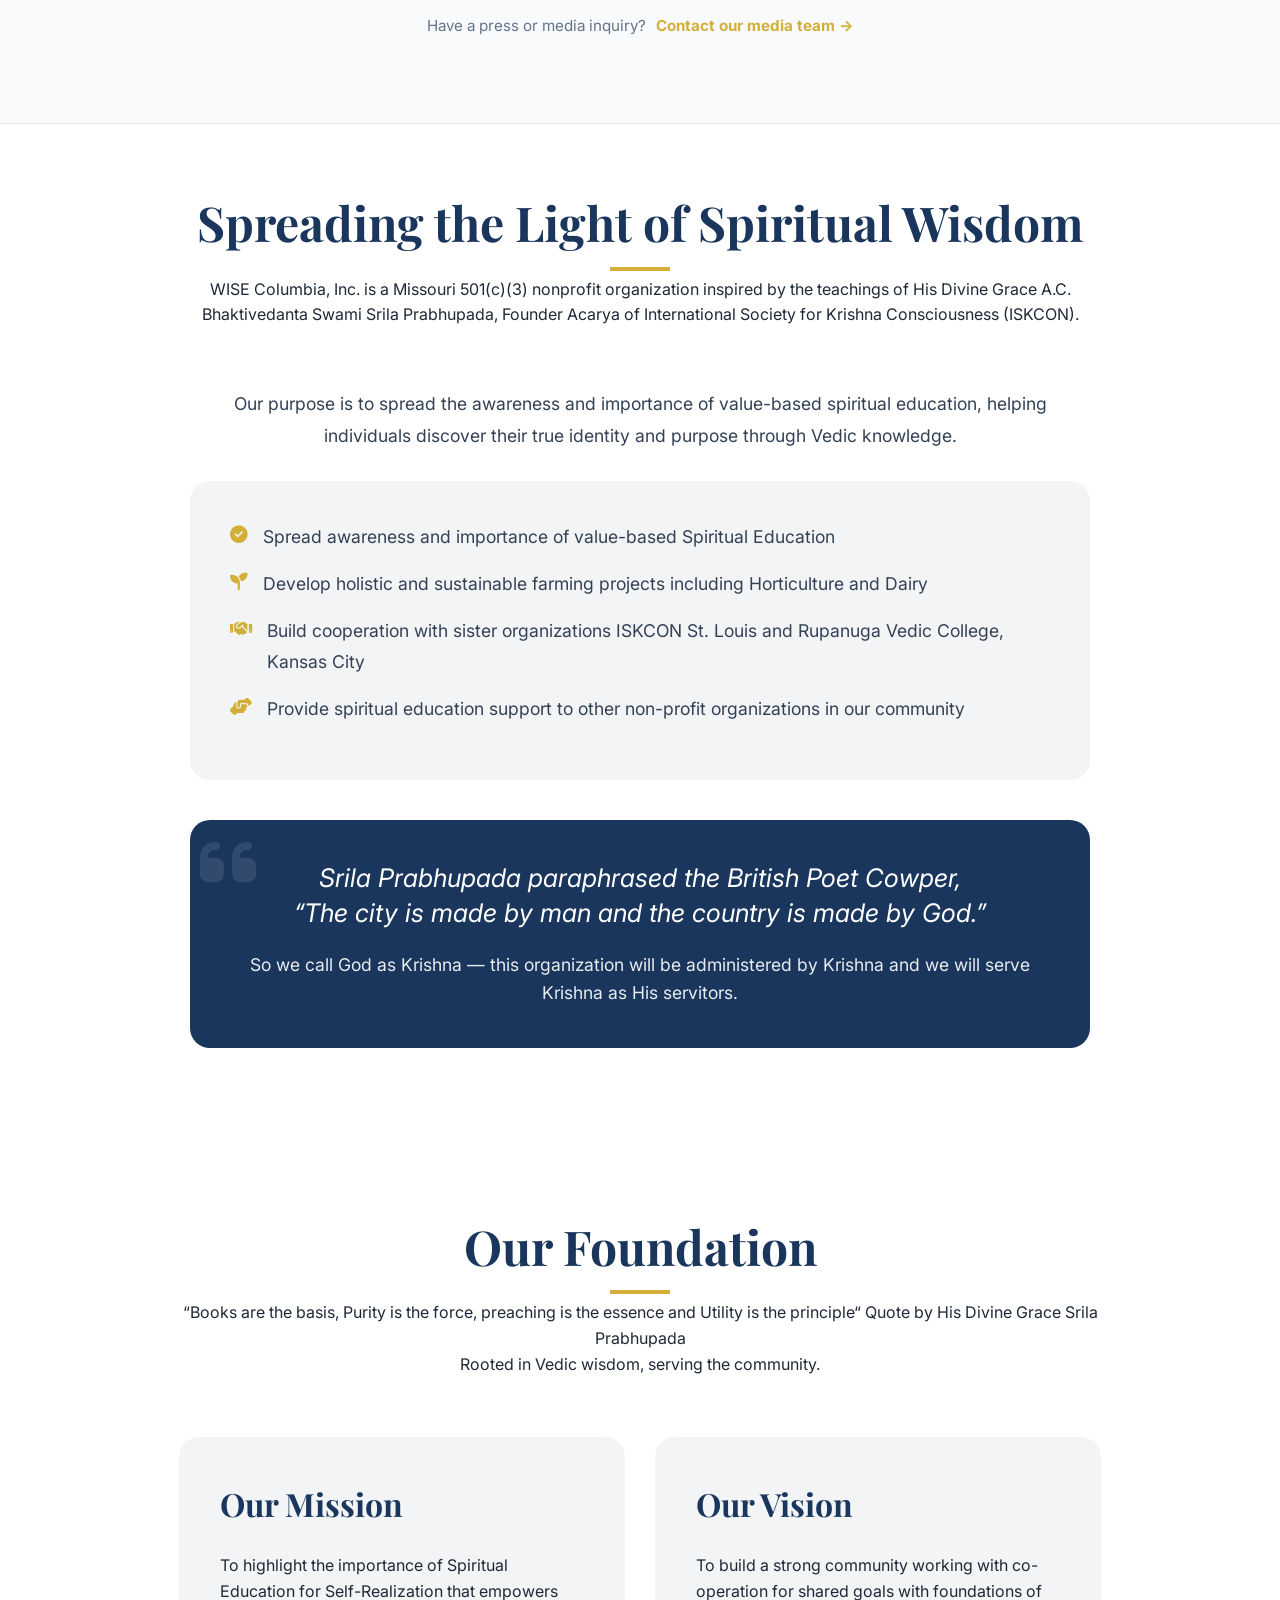
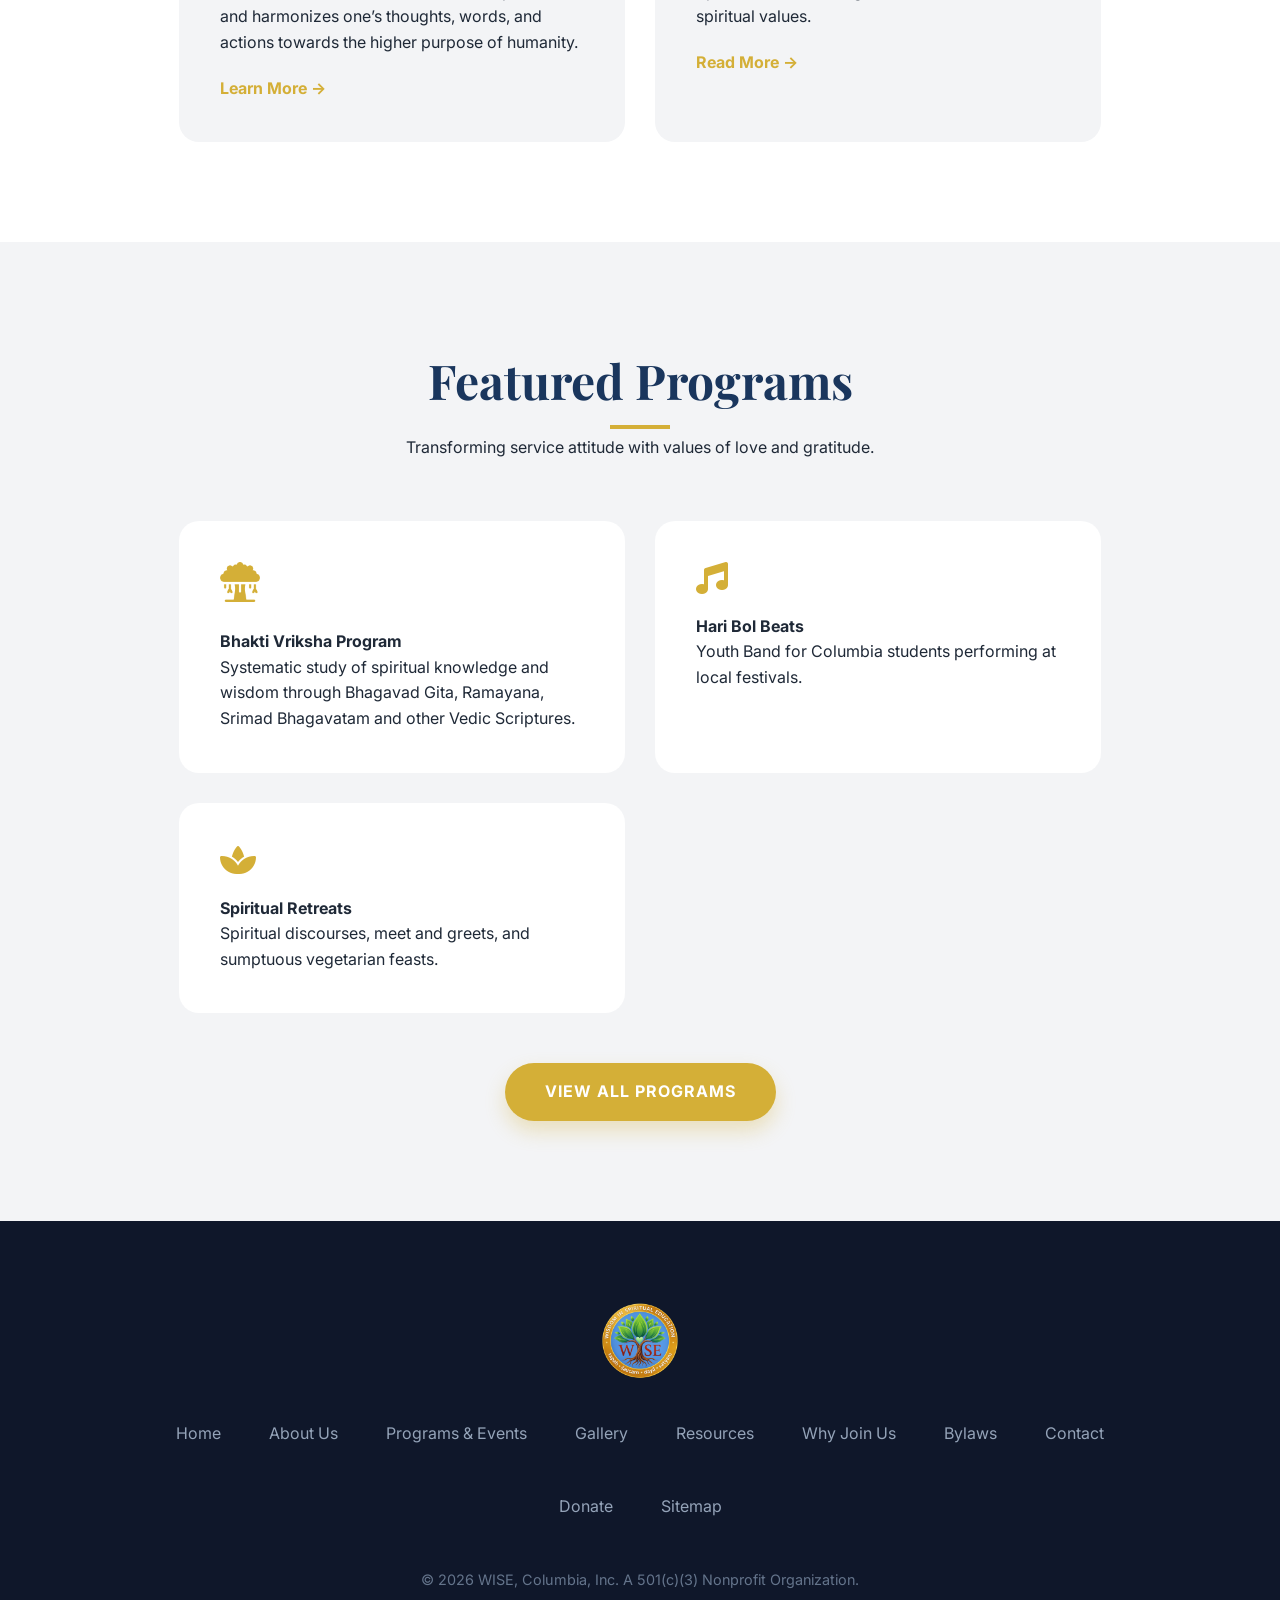
==== commit 8d95d07b: "feat: replace comparison UI with standalone WISE in the News press section" ====
--- a/index.html
+++ b/index.html
@@ -68,274 +68,9 @@
         </div>
     </section>
 
-    <!-- ===== DESIGN COMPARISON BAR ===== -->
-    <aside id="design-comparison-bar" aria-label="Layout Comparison Selector" style="background:#0F172A;border-top:1px solid rgba(212,175,55,0.3);border-bottom:2px solid #D4AF37;padding:12px 16px;position:sticky;top:68px;z-index:900;box-shadow:0 8px 24px rgba(0,0,0,0.4);text-align:center;">
-        <div style="max-width:1150px;margin:0 auto;display:flex;align-items:center;justify-content:center;gap:14px;flex-wrap:wrap;">
-            <span style="color:#F1F5F9;font-size:0.82rem;font-weight:800;letter-spacing:1px;text-transform:uppercase;display:inline-flex;align-items:center;gap:7px;">
-                <i class="fas fa-layer-group" style="color:#D4AF37;font-size:0.95rem;"></i> Layout Comparison:
-            </span>
-            <div style="display:inline-flex;background:rgba(255,255,255,0.08);padding:4px;border-radius:50px;gap:5px;flex-wrap:wrap;justify-content:center;">
-                <button type="button" onclick="switchDesignView('both')" id="btn-view-both" class="comp-toggle-btn active">
-                    <i class="fas fa-columns"></i> Show Both (Scroll to Compare)
-                </button>
-                <button type="button" onclick="switchDesignView('opt1')" id="btn-view-opt1" class="comp-toggle-btn">
-                    <i class="fas fa-newspaper"></i> Option 1: Integrated Spotlight
-                </button>
-                <button type="button" onclick="switchDesignView('opt2')" id="btn-view-opt2" class="comp-toggle-btn">
-                    <i class="fas fa-th-large"></i> Option 2: Dedicated Press Section
-                </button>
-            </div>
-        </div>
-    </aside>
-
-    <!-- ======================================================== -->
-    <!-- [OPTION 1]: INTEGRATED 2-COLUMN HERO SPOTLIGHT           -->
-    <!-- ======================================================== -->
-    <div id="cfoj-option-1" class="design-option-wrapper">
-        <div class="option-preview-pill pill-opt1">
-            <i class="fas fa-palette"></i> <strong>OPTION 1 PREVIEW:</strong> Integrated 2-Column Hero Spotlight (Festival Recap + 3 Articles in one unified section)
-        </div>
-
-        <section id="cfoj-spotlight" style="background:linear-gradient(135deg,#0F172A 0%,#1A365D 60%,#0F172A 100%);position:relative;overflow:hidden;padding:50px 4% 60px 4%;">
-            <div style="position:absolute;top:-100px;right:-100px;width:400px;height:400px;background:radial-gradient(circle,rgba(212,175,55,0.12) 0%,transparent 70%);border-radius:50%;pointer-events:none;"></div>
-            <div style="position:absolute;bottom:-80px;left:-80px;width:300px;height:300px;background:radial-gradient(circle,rgba(212,175,55,0.08) 0%,transparent 70%);border-radius:50%;pointer-events:none;"></div>
-            <div class="cfoj-main-grid" style="position:relative;z-index:1;">
-                
-                <!-- 1. HEADER BLOCK (Badge, Title, Subtitle) -->
-                <div class="cfoj-header-block">
-                    <div style="margin-bottom:14px;">
-                        <span id="cfoj-badge" style="display:inline-flex;align-items:center;gap:8px;background:rgba(212,175,55,0.15);border:1px solid rgba(212,175,55,0.4);color:#D4AF37;padding:7px 20px;border-radius:50px;font-size:0.82rem;font-weight:700;letter-spacing:1.5px;text-transform:uppercase;">
-                            <i class="fas fa-newspaper" style="color:#D4AF37;"></i>
-                            WISE in the News
-                        </span>
-                    </div>
-                    <h2 class="font-heading cfoj-title" style="color:#fff;font-size:clamp(1.8rem,3.2vw,2.8rem);margin-bottom:8px;line-height:1.2;">Chariot Festival of Joy in the News</h2>
-                    <p class="cfoj-subtitle" style="color:#D4AF37;font-weight:700;font-size:0.82rem;letter-spacing:1.5px;text-transform:uppercase;margin-bottom:0;">Featured by Local Columbia Media &amp; University Publications</p>
-                </div>
-
-                <!-- 2. FESTIVAL PHOTO & EVENT RECAP (Left Column) -->
-                <div class="cfoj-photo-col">
-                    <div class="cfoj-photo-card">
-                        <img src="assets/images/chariot_festival_of_joy.jpeg" alt="Chariot Festival of Joy 2026" class="cfoj-main-img">
-                        <div class="cfoj-date-badge">
-                            <div style="font-size:2.2rem;font-weight:900;line-height:1;">12</div>
-                            <div style="font-size:0.85rem;font-weight:700;letter-spacing:1px;margin-top:4px;line-height:1;">SEPT</div>
-                            <div style="font-size:0.75rem;opacity:0.85;margin-top:2px;line-height:1;">2026</div>
-                        </div>
-                    </div>
-
-                    <!-- Event Details Recap Card -->
-                    <div class="cfoj-recap-card">
-                        <div style="display:flex;align-items:center;gap:10px;color:#FFFFFF;font-size:0.95rem;font-weight:600;margin-bottom:8px;">
-                            <i class="fas fa-map-marker-alt" style="color:#D4AF37;font-size:1.1rem;width:20px;text-align:center;"></i>
-                            <a href="https://maps.google.com/?q=Stephens+Lake+Park,+2001+E+Broadway,+Columbia,+MO+65201" target="_blank" rel="noopener noreferrer" class="cfoj-map-link">
-                                <span>Stephens Lake Park, Columbia, MO</span>
-                                <i class="fas fa-external-link-alt" style="font-size:0.72rem;margin-left:4px;opacity:0.8;"></i>
-                            </a>
-                        </div>
-                        <p style="color:rgba(255,255,255,0.75);font-size:0.85rem;line-height:1.6;margin-bottom:12px;">
-                            Over 100+ community members gathered at Stephens Lake Park to celebrate with grand chariot pulling, live kirtan music, cultural performances, and a free vegetarian feast.
-                        </p>
-                        <div style="display:flex;gap:10px;flex-wrap:wrap;">
-                            <a href="assets/docs/CFOJ2026-Program-Schedule.pdf" download="CFOJ2026-Program-Schedule.pdf" class="cfoj-archive-btn">
-                                <i class="fas fa-file-alt"></i> Program Schedule
-                            </a>
-                            <a href="assets/docs/CFOJ2026-Event-Map.pdf" download="CFOJ2026-Event-Map.pdf" class="cfoj-archive-btn">
-                                <i class="fas fa-map"></i> Event Map
-                            </a>
-                        </div>
-                    </div>
-                </div>
-
-                <!-- 3. PRESS ARTICLES & MEDIA COVERAGE (Right Column) -->
-                <div class="cfoj-body-col">
-                    <p style="color:rgba(255,255,255,0.85);font-size:1rem;line-height:1.7;margin-bottom:20px;">
-                        Our FIRST and BIGGEST festival of the year was honored with comprehensive coverage by Columbia's prominent news publications, highlighting our community outreach, Vedic spiritual education, and joyful public celebration:
-                    </p>
-
-                    <!-- 3 Press Cards -->
-                    <div class="cfoj-press-grid">
-                        <!-- Article 1: Columbia Missourian -->
-                        <article class="cfoj-article-card">
-                            <div class="cfoj-card-top">
-                                <span class="cfoj-press-tag missourian-tag">
-                                    <i class="fas fa-newspaper"></i> Columbia Missourian
-                                </span>
-                                <span class="cfoj-press-date">September 2026</span>
-                            </div>
-                            <h3 class="cfoj-article-title">
-                                <a href="https://www.columbiamissourian.com/news/local/hare-krishna-festival-brings-joy-to-stephens-lake-park/article_e34a7d33-f8fd-4b86-8322-88757ebf60e6.html" target="_blank" rel="noopener noreferrer">
-                                    Hare Krishna festival brings joy to Stephens Lake Park
-                                </a>
-                            </h3>
-                            <p class="cfoj-article-quote">
-                                &ldquo;Around 100 people gathered for a celebration with music, mantra chanting and a community feast on Saturday.&rdquo;
-                            </p>
-                            <a href="https://www.columbiamissourian.com/news/local/hare-krishna-festival-brings-joy-to-stephens-lake-park/article_e34a7d33-f8fd-4b86-8322-88757ebf60e6.html" target="_blank" rel="noopener noreferrer" class="cfoj-article-link">
-                                Read on Columbia Missourian <i class="fas fa-arrow-up-right-from-square"></i>
-                            </a>
-                        </article>
-
-                        <!-- Article 2: Columbia Missourian (Feature Story) -->
-                        <article class="cfoj-article-card">
-                            <div class="cfoj-card-top">
-                                <span class="cfoj-press-tag missourian-tag">
-                                    <i class="fas fa-newspaper"></i> Columbia Missourian
-                                </span>
-                                <span class="cfoj-press-date">September 2026</span>
-                            </div>
-                            <h3 class="cfoj-article-title">
-                                <a href="https://www.columbiamissourian.com/news/local/spirituality-answered-their-questions-now-theyre-helping-others-find-peace-and-purpose/article_1ec4e363-ea26-4338-bef3-90b598fc51d8.html" target="_blank" rel="noopener noreferrer">
-                                    Spirituality answered their questions. Now they're helping others find peace and purpose
-                                </a>
-                            </h3>
-                            <p class="cfoj-article-quote">
-                                &ldquo;Niraj and Rachna Arora have built a community centered around their faith, empowering others through spiritual education and purpose.&rdquo;
-                            </p>
-                            <a href="https://www.columbiamissourian.com/news/local/spirituality-answered-their-questions-now-theyre-helping-others-find-peace-and-purpose/article_1ec4e363-ea26-4338-bef3-90b598fc51d8.html" target="_blank" rel="noopener noreferrer" class="cfoj-article-link">
-                                Read on Columbia Missourian <i class="fas fa-arrow-up-right-from-square"></i>
-                            </a>
-                        </article>
-
-                        <!-- Article 3: The Maneater -->
-                        <article class="cfoj-article-card">
-                            <div class="cfoj-card-top">
-                                <span class="cfoj-press-tag maneater-tag">
-                                    <i class="fas fa-graduation-cap"></i> The Maneater
-                                </span>
-                                <span class="cfoj-press-date">September 19, 2026</span>
-                            </div>
-                            <h3 class="cfoj-article-title">
-                                <a href="https://themaneater.com/136648/news/wisdom-in-spirit-education-columbia-holds-chariot-festival-of-joy/" target="_blank" rel="noopener noreferrer">
-                                    Wisdom in Spirit Education Columbia holds Chariot Festival of Joy
-                                </a>
-                            </h3>
-                            <p class="cfoj-article-quote">
-                                &ldquo;Festival attendees celebrated Krishna through dance, food and Hare Krishna mantra chanting at Stephens Lake Park.&rdquo;
-                            </p>
-                            <a href="https://themaneater.com/136648/news/wisdom-in-spirit-education-columbia-holds-chariot-festival-of-joy/" target="_blank" rel="noopener noreferrer" class="cfoj-article-link">
-                                Read on The Maneater <i class="fas fa-arrow-up-right-from-square"></i>
-                            </a>
-                        </article>
-                    </div>
-
-                    <!-- Action Buttons (Centered) -->
-                    <div style="display:flex;justify-content:center;gap:16px;margin-top:24px;flex-wrap:wrap;">
-                        <a href="donate.html" style="display:inline-flex;align-items:center;justify-content:center;gap:10px;background:linear-gradient(135deg,#D97706,#F59E0B);color:white;padding:13px 30px;border-radius:50px;font-weight:700;font-size:0.92rem;text-decoration:none;box-shadow:0 6px 20px rgba(217,119,6,0.35);transition:transform 0.2s ease,box-shadow 0.2s ease;text-align:center;">
-                            <i class="fas fa-hand-holding-heart"></i> Support WISE Initiatives
-                        </a>
-                        <a href="programs.html" style="display:inline-flex;align-items:center;justify-content:center;gap:8px;background:rgba(255,255,255,0.08);border:1px solid rgba(255,255,255,0.2);color:white;padding:13px 26px;border-radius:50px;font-weight:600;font-size:0.92rem;text-decoration:none;transition:background 0.2s ease;">
-                            Explore All Programs <i class="fas fa-arrow-right"></i>
-                        </a>
-                    </div>
-                </div>
-            </div>
-        </section>
-    </div>
-
-    <!-- ======================================================== -->
-    <!-- [OPTION 2]: FESTIVAL RECAP + DEDICATED 3-COLUMN PRESS    -->
-    <!-- ======================================================== -->
-    <div id="cfoj-option-2-wrapper" class="design-option-wrapper">
-        <div class="option-preview-pill pill-opt2">
-            <i class="fas fa-th-large"></i> <strong>OPTION 2 PREVIEW:</strong> Festival Highlights Banner + Dedicated Standalone 3-Column Press Section
-        </div>
-
-        <!-- 2A. FESTIVAL CELEBRATION RECAP BANNER -->
-        <section id="cfoj-spotlight-opt2" style="background:linear-gradient(135deg,#0F172A 0%,#1A365D 60%,#0F172A 100%);position:relative;overflow:hidden;padding:50px 4% 60px 4%;">
-            <div style="position:absolute;top:-100px;right:-100px;width:400px;height:400px;background:radial-gradient(circle,rgba(212,175,55,0.12) 0%,transparent 70%);border-radius:50%;pointer-events:none;"></div>
-            <div style="position:absolute;bottom:-80px;left:-80px;width:300px;height:300px;background:radial-gradient(circle,rgba(212,175,55,0.08) 0%,transparent 70%);border-radius:50%;pointer-events:none;"></div>
-            <div class="cfoj-main-grid" style="position:relative;z-index:1;">
-                
-                <!-- Header Block -->
-                <div class="cfoj-header-block">
-                    <div style="margin-bottom:14px;">
-                        <span style="display:inline-flex;align-items:center;gap:8px;background:rgba(212,175,55,0.15);border:1px solid rgba(212,175,55,0.4);color:#D4AF37;padding:7px 20px;border-radius:50px;font-size:0.82rem;font-weight:700;letter-spacing:1.5px;text-transform:uppercase;">
-                            <i class="fas fa-calendar-check" style="color:#D4AF37;"></i>
-                            Festival Highlights &amp; Recap
-                        </span>
-                    </div>
-                    <h2 class="font-heading cfoj-title" style="color:#fff;font-size:clamp(1.8rem,3.2vw,2.8rem);margin-bottom:8px;line-height:1.2;">Chariot Festival of Joy 2026</h2>
-                    <p class="cfoj-subtitle" style="color:#D4AF37;font-weight:700;font-size:0.82rem;letter-spacing:1.5px;text-transform:uppercase;margin-bottom:0;">Columbia's Biggest Community Celebration &bull; Stephens Lake Park</p>
-                </div>
-
-                <!-- Photo Column -->
-                <div class="cfoj-photo-col">
-                    <div class="cfoj-photo-card">
-                        <img src="assets/images/chariot_festival_of_joy.jpeg" alt="Chariot Festival of Joy 2026" class="cfoj-main-img">
-                        <div class="cfoj-date-badge">
-                            <div style="font-size:2.2rem;font-weight:900;line-height:1;">12</div>
-                            <div style="font-size:0.85rem;font-weight:700;letter-spacing:1px;margin-top:4px;line-height:1;">SEPT</div>
-                            <div style="font-size:0.75rem;opacity:0.85;margin-top:2px;line-height:1;">2026</div>
-                        </div>
-                    </div>
-                </div>
-
-                <!-- Content & Highlights Column -->
-                <div class="cfoj-body-col">
-                    <p style="color:rgba(255,255,255,0.88);font-size:1.05rem;line-height:1.8;margin-bottom:22px;">
-                        Our <strong style="color:#fff;">FIRST and BIGGEST</strong> festival of the year brought together over 100+ friends, students, and families at Stephens Lake Park for an unforgettable day of cultural unity, devotional music, and spiritual joy. Thank you to everyone who joined, danced, pulled the sacred chariot, and feasted with us!
-                    </p>
-
-                    <!-- 4 Highlights Stat Boxes -->
-                    <div class="cfoj-opt2-stat-grid">
-                        <div class="cfoj-opt2-stat-box">
-                            <i class="fas fa-users cfoj-opt2-stat-icon"></i>
-                            <div class="cfoj-opt2-stat-title">100+ Attendees</div>
-                            <div class="cfoj-opt2-stat-sub">Diverse community turnout</div>
-                        </div>
-                        <div class="cfoj-opt2-stat-box">
-                            <i class="fas fa-dharmachakra cfoj-opt2-stat-icon"></i>
-                            <div class="cfoj-opt2-stat-title">Grand Chariot Parade</div>
-                            <div class="cfoj-opt2-stat-sub">Joyful park procession</div>
-                        </div>
-                        <div class="cfoj-opt2-stat-box">
-                            <i class="fas fa-music cfoj-opt2-stat-icon"></i>
-                            <div class="cfoj-opt2-stat-title">Live Kirtan Music</div>
-                            <div class="cfoj-opt2-stat-sub">Hari Bol Beats youth band</div>
-                        </div>
-                        <div class="cfoj-opt2-stat-box">
-                            <i class="fas fa-utensils cfoj-opt2-stat-icon"></i>
-                            <div class="cfoj-opt2-stat-title">Free Festive Feast</div>
-                            <div class="cfoj-opt2-stat-sub">Sanctified vegetarian food</div>
-                        </div>
-                    </div>
-
-                    <!-- Event Resources & Location Box -->
-                    <div class="cfoj-recap-card" style="max-width:100%;margin-top:20px;padding:20px 24px;">
-                        <div style="display:flex;align-items:center;justify-content:space-between;flex-wrap:wrap;gap:12px;margin-bottom:12px;">
-                            <div style="display:flex;align-items:center;gap:10px;color:#FFFFFF;font-size:0.95rem;font-weight:600;">
-                                <i class="fas fa-map-marker-alt" style="color:#D4AF37;font-size:1.1rem;"></i>
-                                <a href="https://maps.google.com/?q=Stephens+Lake+Park,+2001+E+Broadway,+Columbia,+MO+65201" target="_blank" rel="noopener noreferrer" class="cfoj-map-link">
-                                    <span>Stephens Lake Park, Columbia, MO 65201</span>
-                                    <i class="fas fa-external-link-alt" style="font-size:0.72rem;margin-left:4px;"></i>
-                                </a>
-                            </div>
-                            <div style="display:flex;gap:10px;flex-wrap:wrap;">
-                                <a href="assets/docs/CFOJ2026-Program-Schedule.pdf" download="CFOJ2026-Program-Schedule.pdf" class="cfoj-archive-btn">
-                                    <i class="fas fa-file-alt"></i> Program Schedule
-                                </a>
-                                <a href="assets/docs/CFOJ2026-Event-Map.pdf" download="CFOJ2026-Event-Map.pdf" class="cfoj-archive-btn">
-                                    <i class="fas fa-map"></i> Event Map
-                                </a>
-                            </div>
-                        </div>
-                    </div>
-
-                    <!-- Action Buttons -->
-                    <div style="display:flex;justify-content:center;gap:16px;margin-top:24px;flex-wrap:wrap;">
-                        <a href="donate.html" style="display:inline-flex;align-items:center;justify-content:center;gap:10px;background:linear-gradient(135deg,#D97706,#F59E0B);color:white;padding:13px 30px;border-radius:50px;font-weight:700;font-size:0.92rem;text-decoration:none;box-shadow:0 6px 20px rgba(217,119,6,0.35);transition:transform 0.2s ease,box-shadow 0.2s ease;">
-                            <i class="fas fa-hand-holding-heart"></i> Support WISE Initiatives
-                        </a>
-                        <a href="programs.html" style="display:inline-flex;align-items:center;justify-content:center;gap:8px;background:rgba(255,255,255,0.08);border:1px solid rgba(255,255,255,0.2);color:white;padding:13px 26px;border-radius:50px;font-weight:600;font-size:0.92rem;text-decoration:none;">
-                            Explore All Programs <i class="fas fa-arrow-right"></i>
-                        </a>
-                    </div>
-                </div>
-            </div>
-        </section>
-
-        <!-- 2B. DEDICATED STANDALONE 3-COLUMN PRESS SECTION -->
+
+
+    <!-- WISE in the News: Standalone Press Section -->
         <section id="wise-press-section" style="background:#F8FAFC;padding:75px 4% 85px 4%;position:relative;border-bottom:1px solid #E2E8F0;">
             <div class="press-sec-container">
                 <!-- Section Header -->
@@ -436,7 +171,6 @@
                 </div>
             </div>
         </section>
-    </div>
 
     <style>
         /* Layout Grid & Spacing */
@@ -1030,51 +764,7 @@
     </footer>
 
     <script src="assets/js/script.js"></script>
-    <script>
-        // Design Comparison Switcher Functionality
-        function switchDesignView(view) {
-            const opt1 = document.getElementById('cfoj-option-1');
-            const opt2 = document.getElementById('cfoj-option-2-wrapper');
-            const btnBoth = document.getElementById('btn-view-both');
-            const btnOpt1 = document.getElementById('btn-view-opt1');
-            const btnOpt2 = document.getElementById('btn-view-opt2');
-            const pills = document.querySelectorAll('.option-preview-pill');
-
-            if (!opt1 || !opt2) return;
-
-            // Update button states
-            [btnBoth, btnOpt1, btnOpt2].forEach(b => { if (b) b.classList.remove('active'); });
-
-            if (view === 'opt1') {
-                opt1.style.display = 'block';
-                opt2.style.display = 'none';
-                if (btnOpt1) btnOpt1.classList.add('active');
-                pills.forEach(p => p.style.display = 'none');
-                opt1.scrollIntoView({ behavior: 'smooth', block: 'start' });
-            } else if (view === 'opt2') {
-                opt1.style.display = 'none';
-                opt2.style.display = 'block';
-                if (btnOpt2) btnOpt2.classList.add('active');
-                pills.forEach(p => p.style.display = 'none');
-                opt2.scrollIntoView({ behavior: 'smooth', block: 'start' });
-            } else {
-                // Show Both
-                opt1.style.display = 'block';
-                opt2.style.display = 'block';
-                if (btnBoth) btnBoth.classList.add('active');
-                pills.forEach(p => p.style.display = 'flex');
-            }
-        }
-
-        // Check if URL hash specifies an option on load (e.g. index.html#opt1 or #opt2)
-        document.addEventListener('DOMContentLoaded', function() {
-            if (window.location.hash === '#opt1') {
-                switchDesignView('opt1');
-            } else if (window.location.hash === '#opt2') {
-                switchDesignView('opt2');
-            }
-        });
-    </script>
+
 </body>
 
 </html>
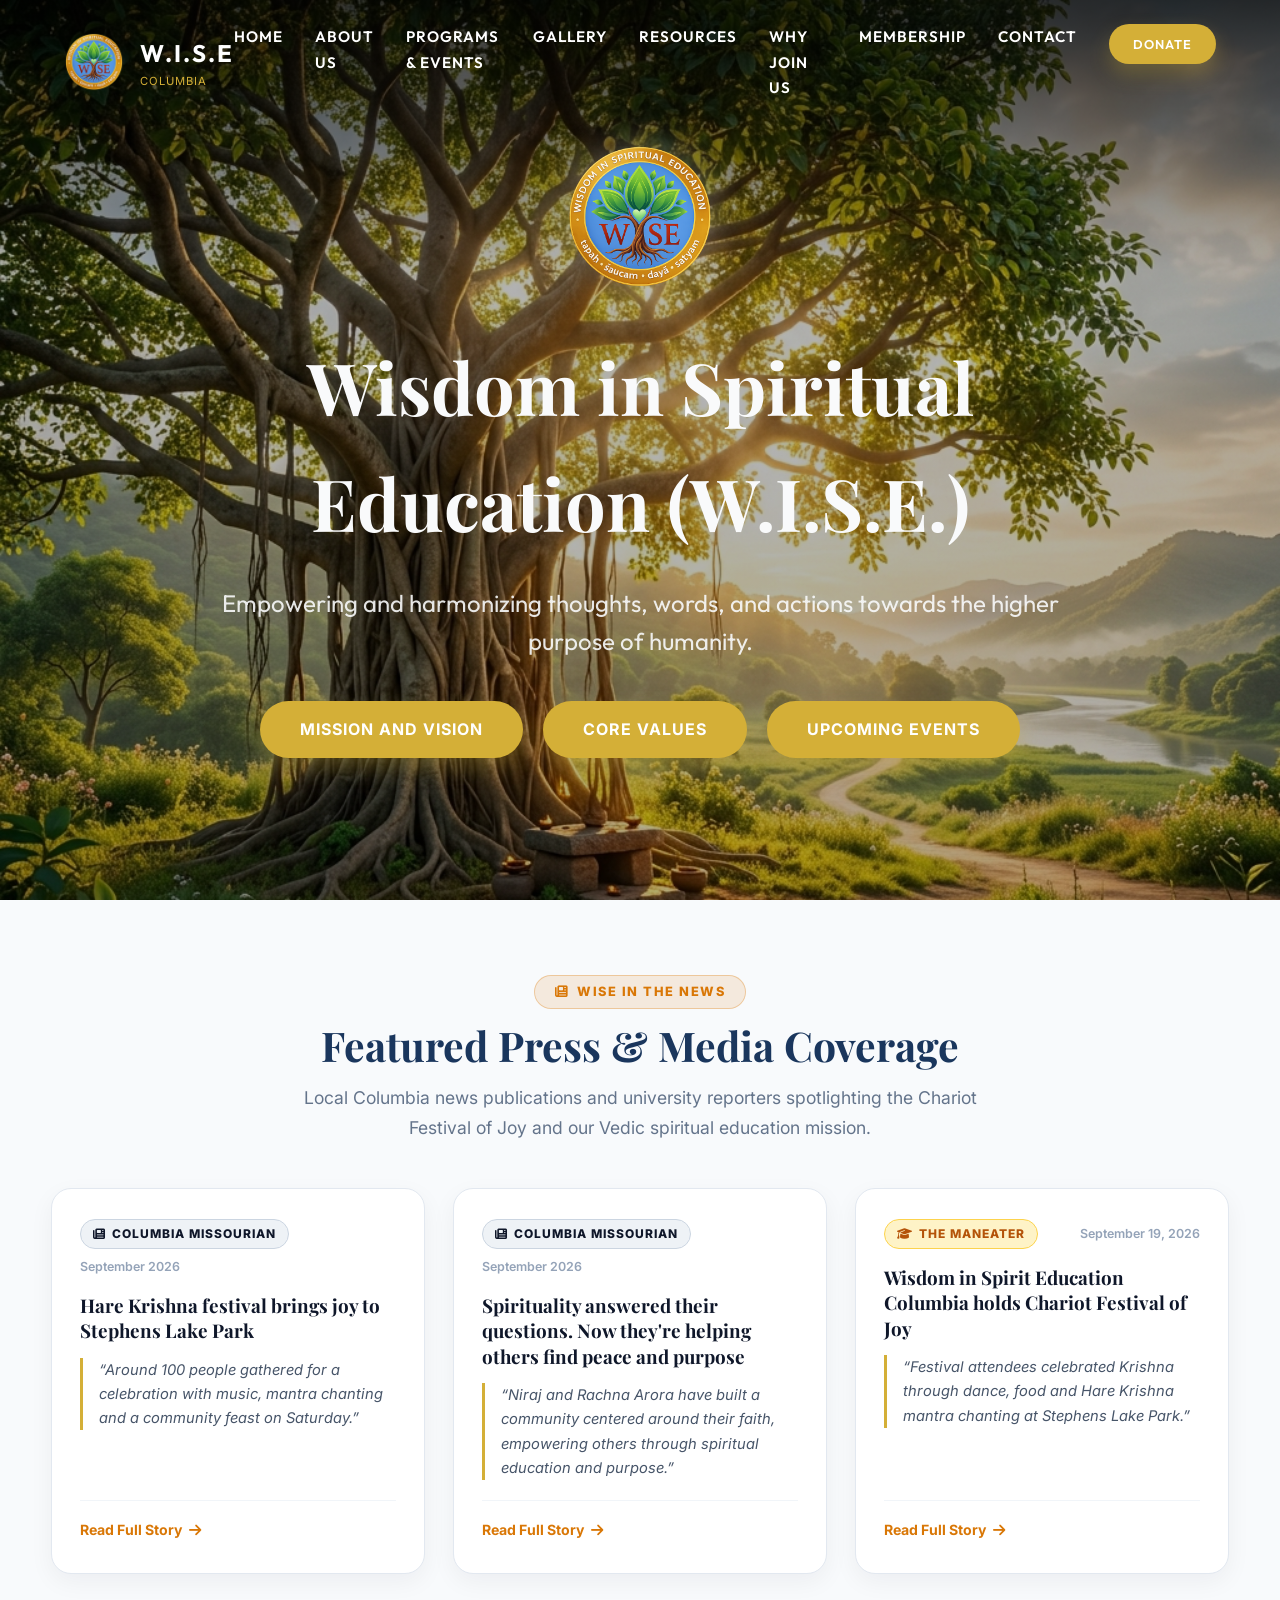
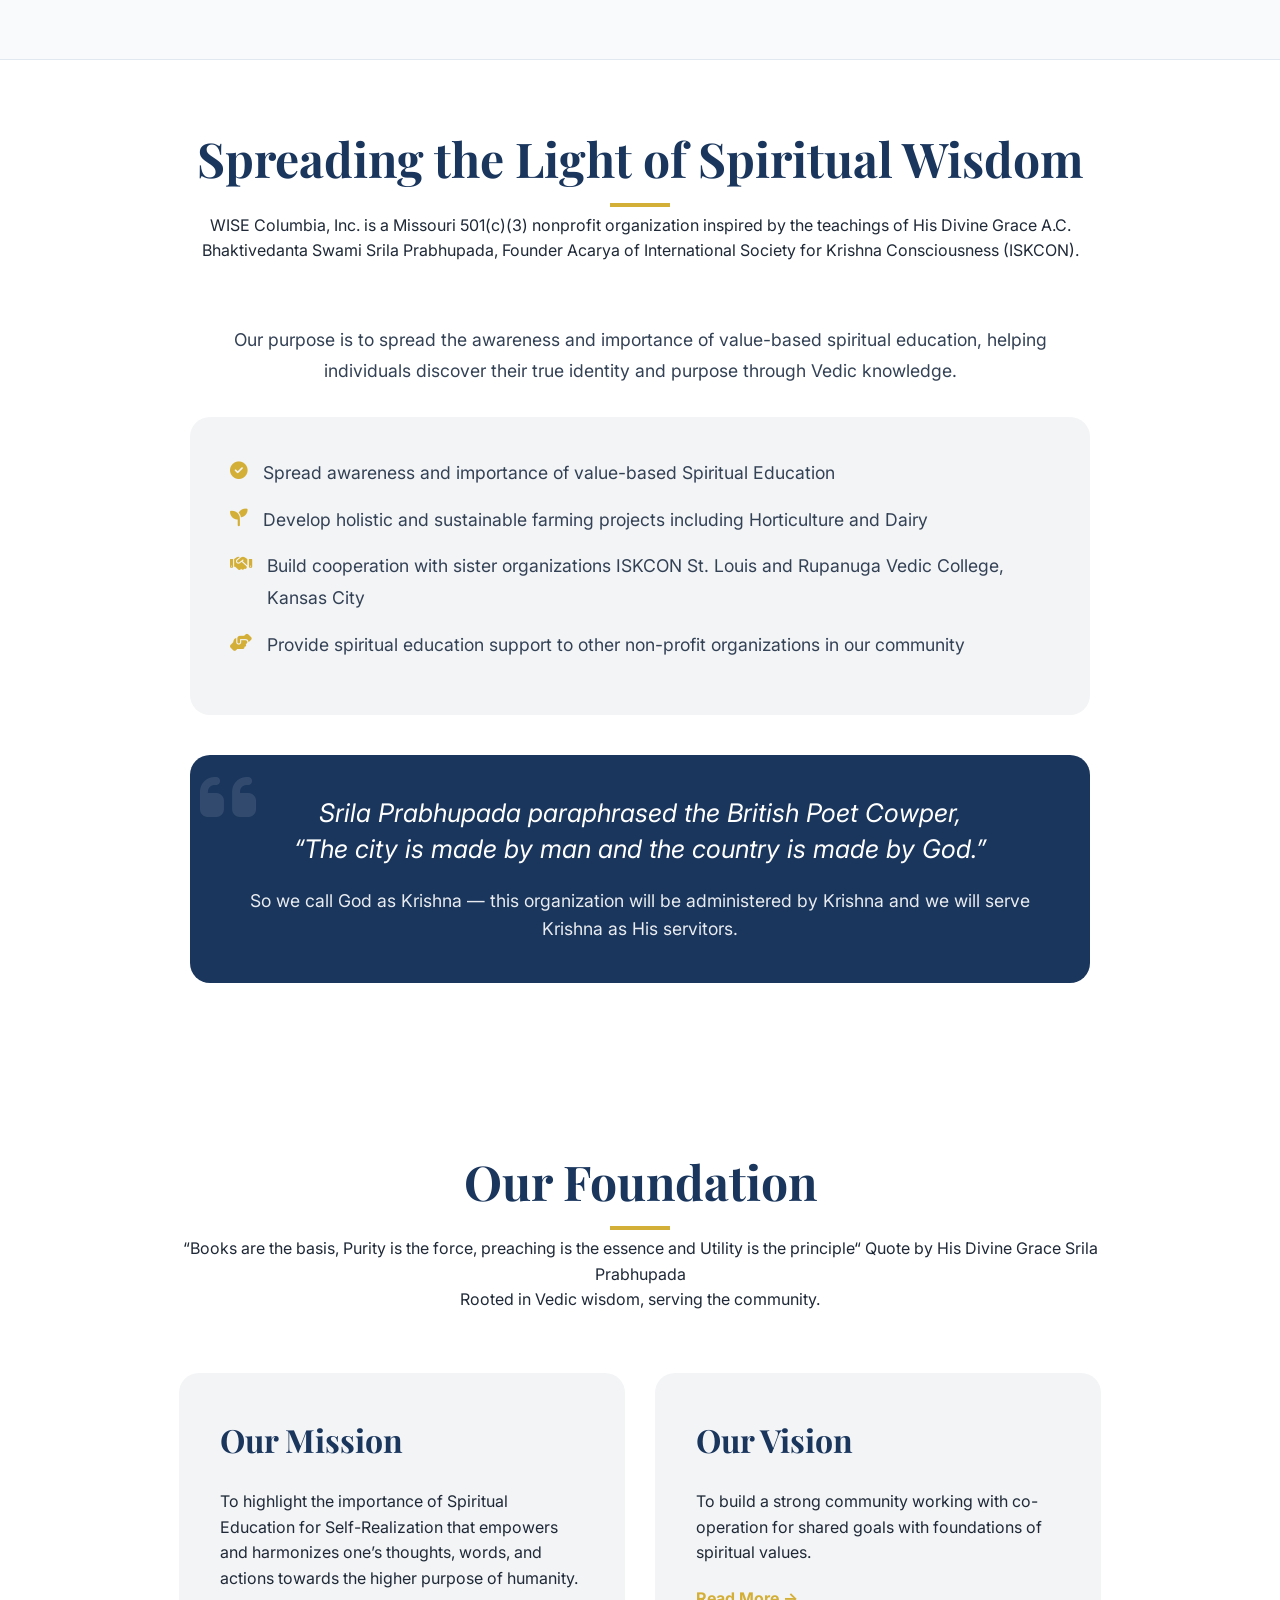
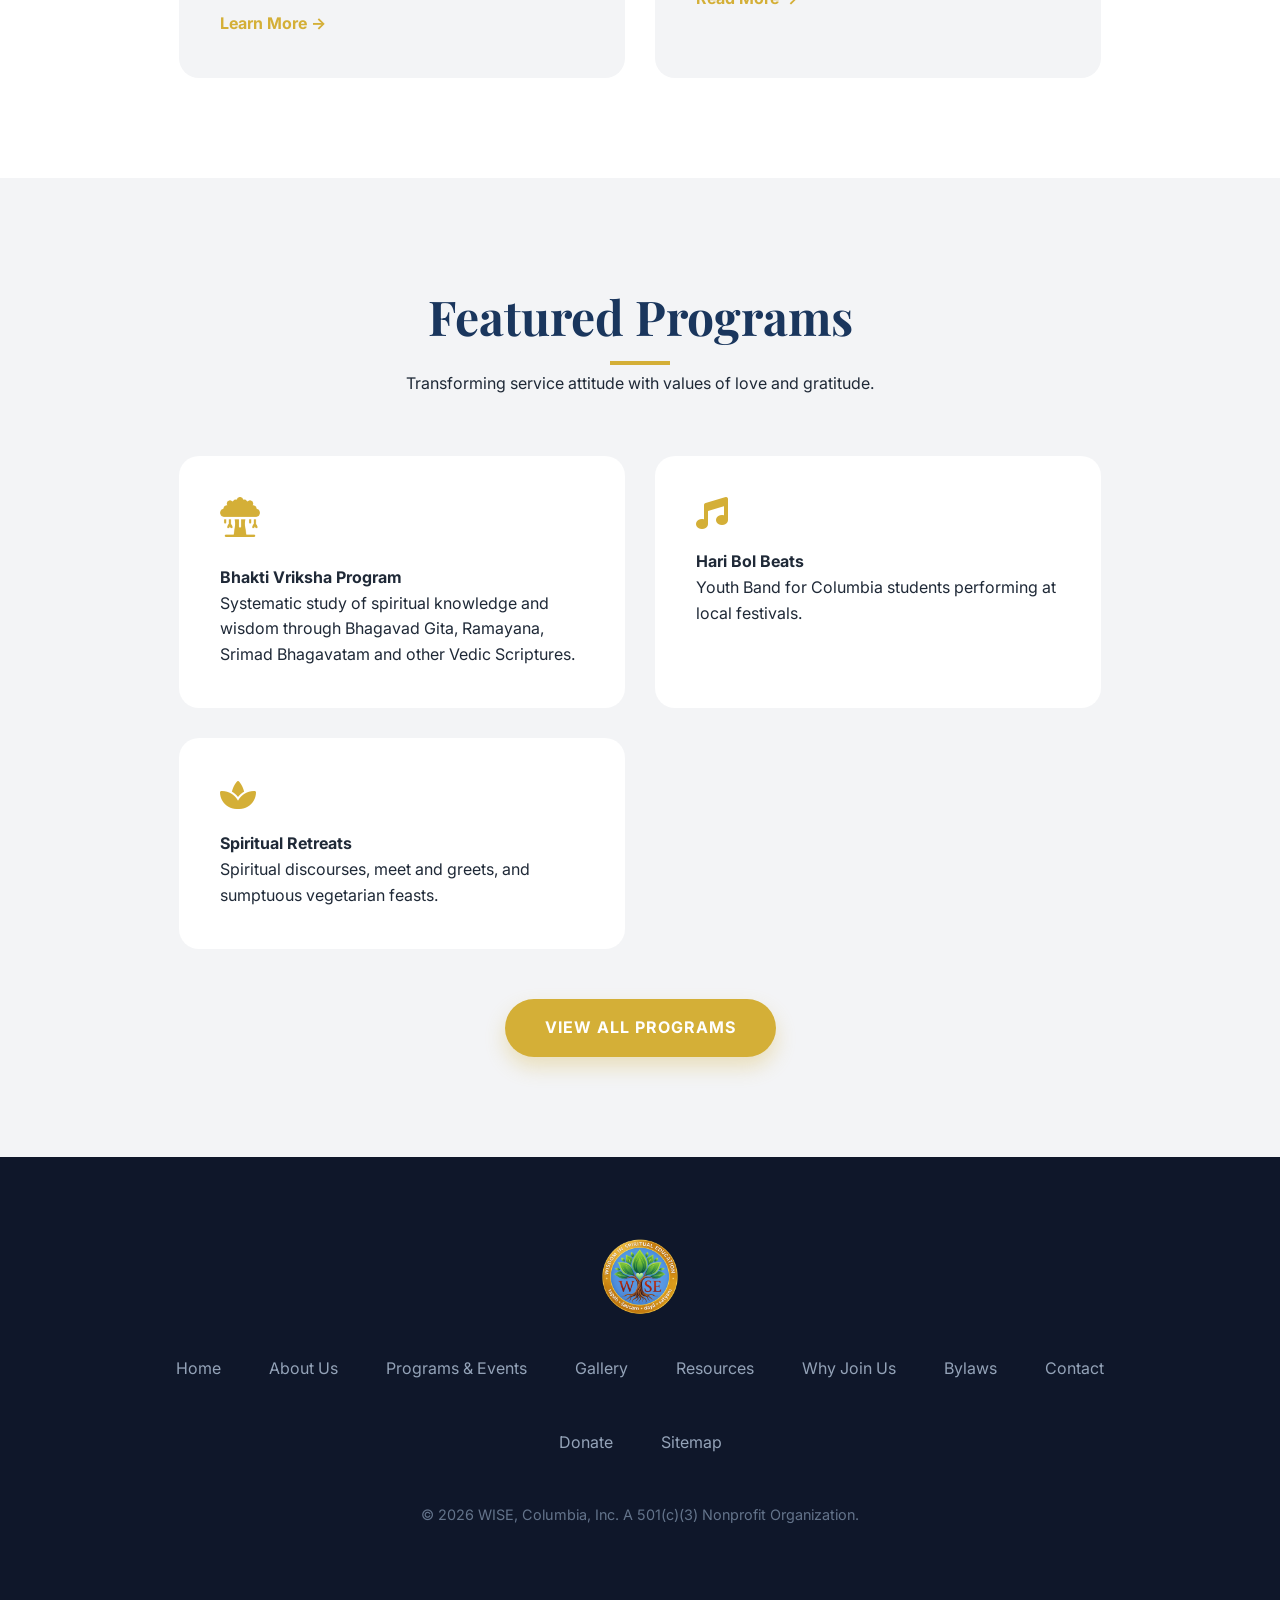
==== commit 55693546: "chore: remove press inquiries note from WISE in the News section" ====
--- a/index.html
+++ b/index.html
@@ -164,11 +164,7 @@
                     </article>
                 </div>
 
-                <!-- Press Inquiries Note -->
-                <div style="text-align:center;margin-top:40px;color:#64748B;font-size:0.95rem;">
-                    <span>Have a press or media inquiry?</span>
-                    <a href="contact.html" style="color:var(--primary);font-weight:700;margin-left:6px;text-decoration:none;">Contact our media team &rarr;</a>
-                </div>
+
             </div>
         </section>
 
